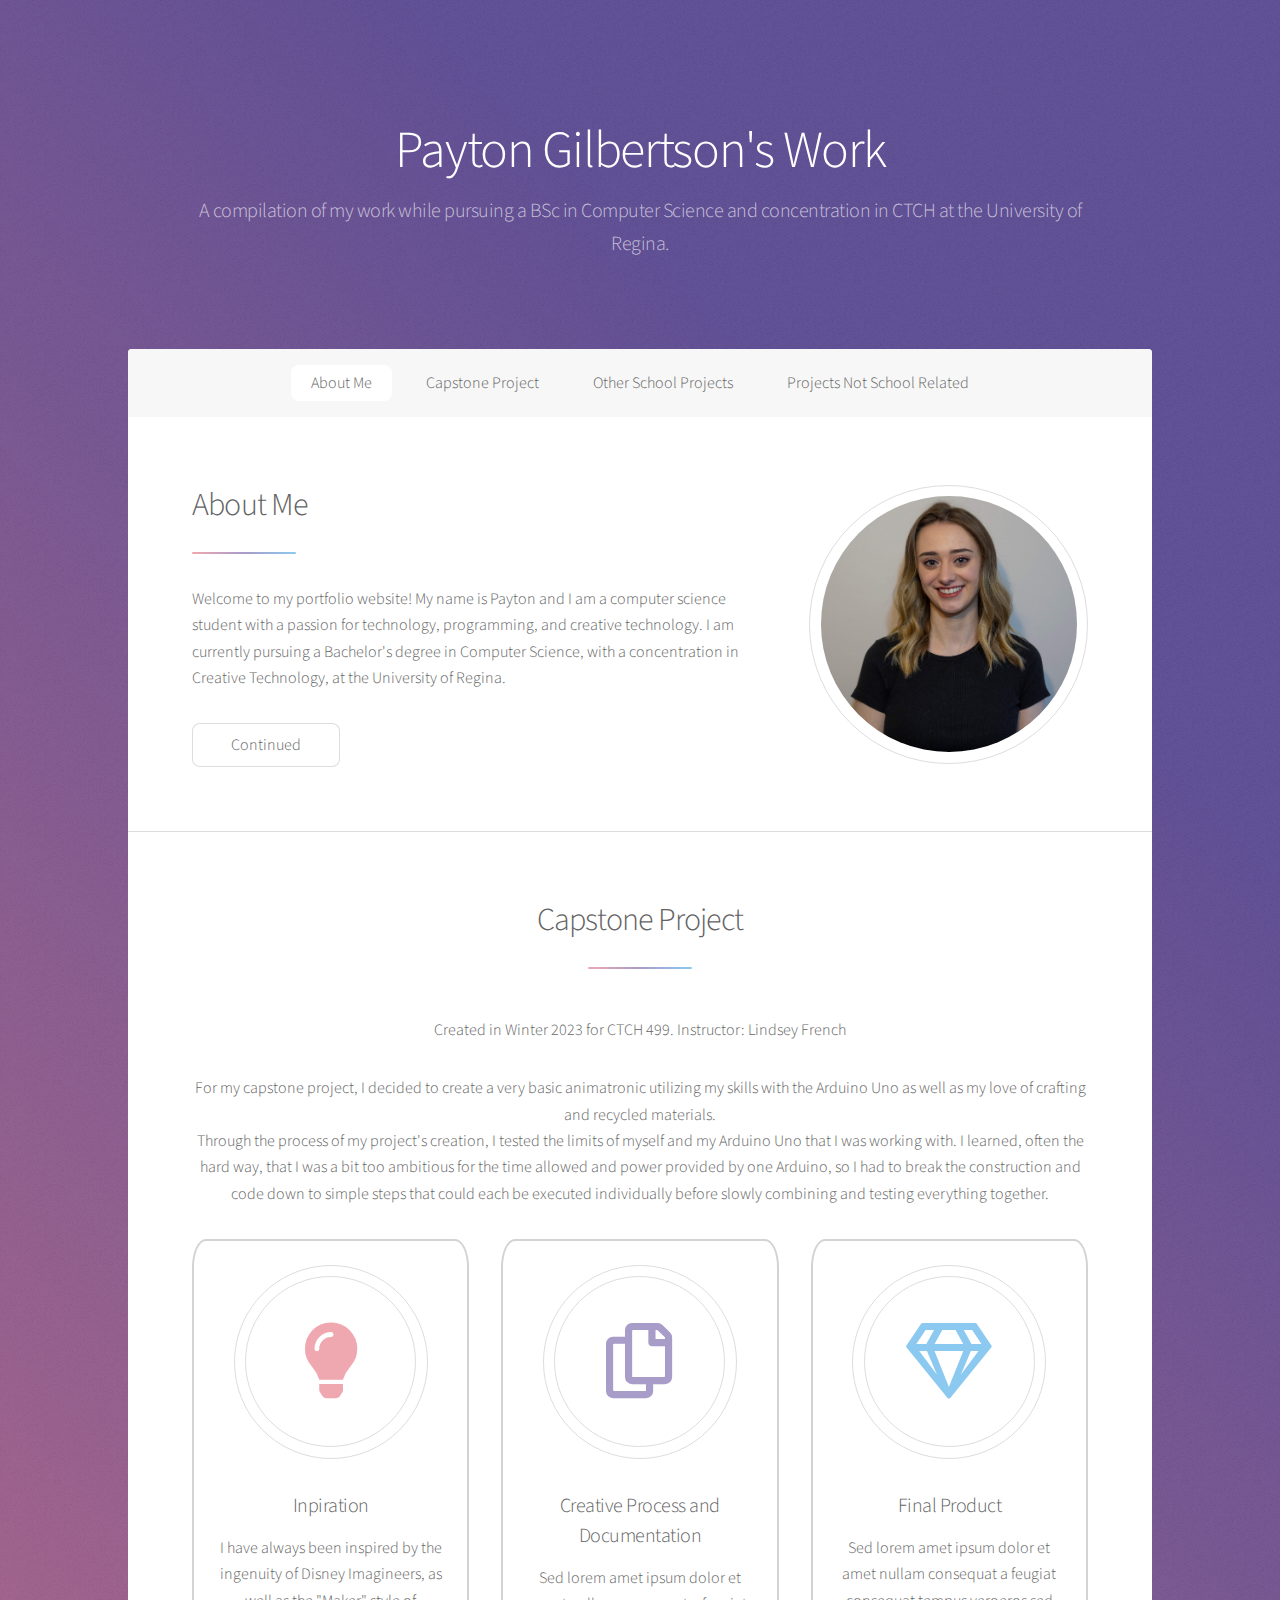
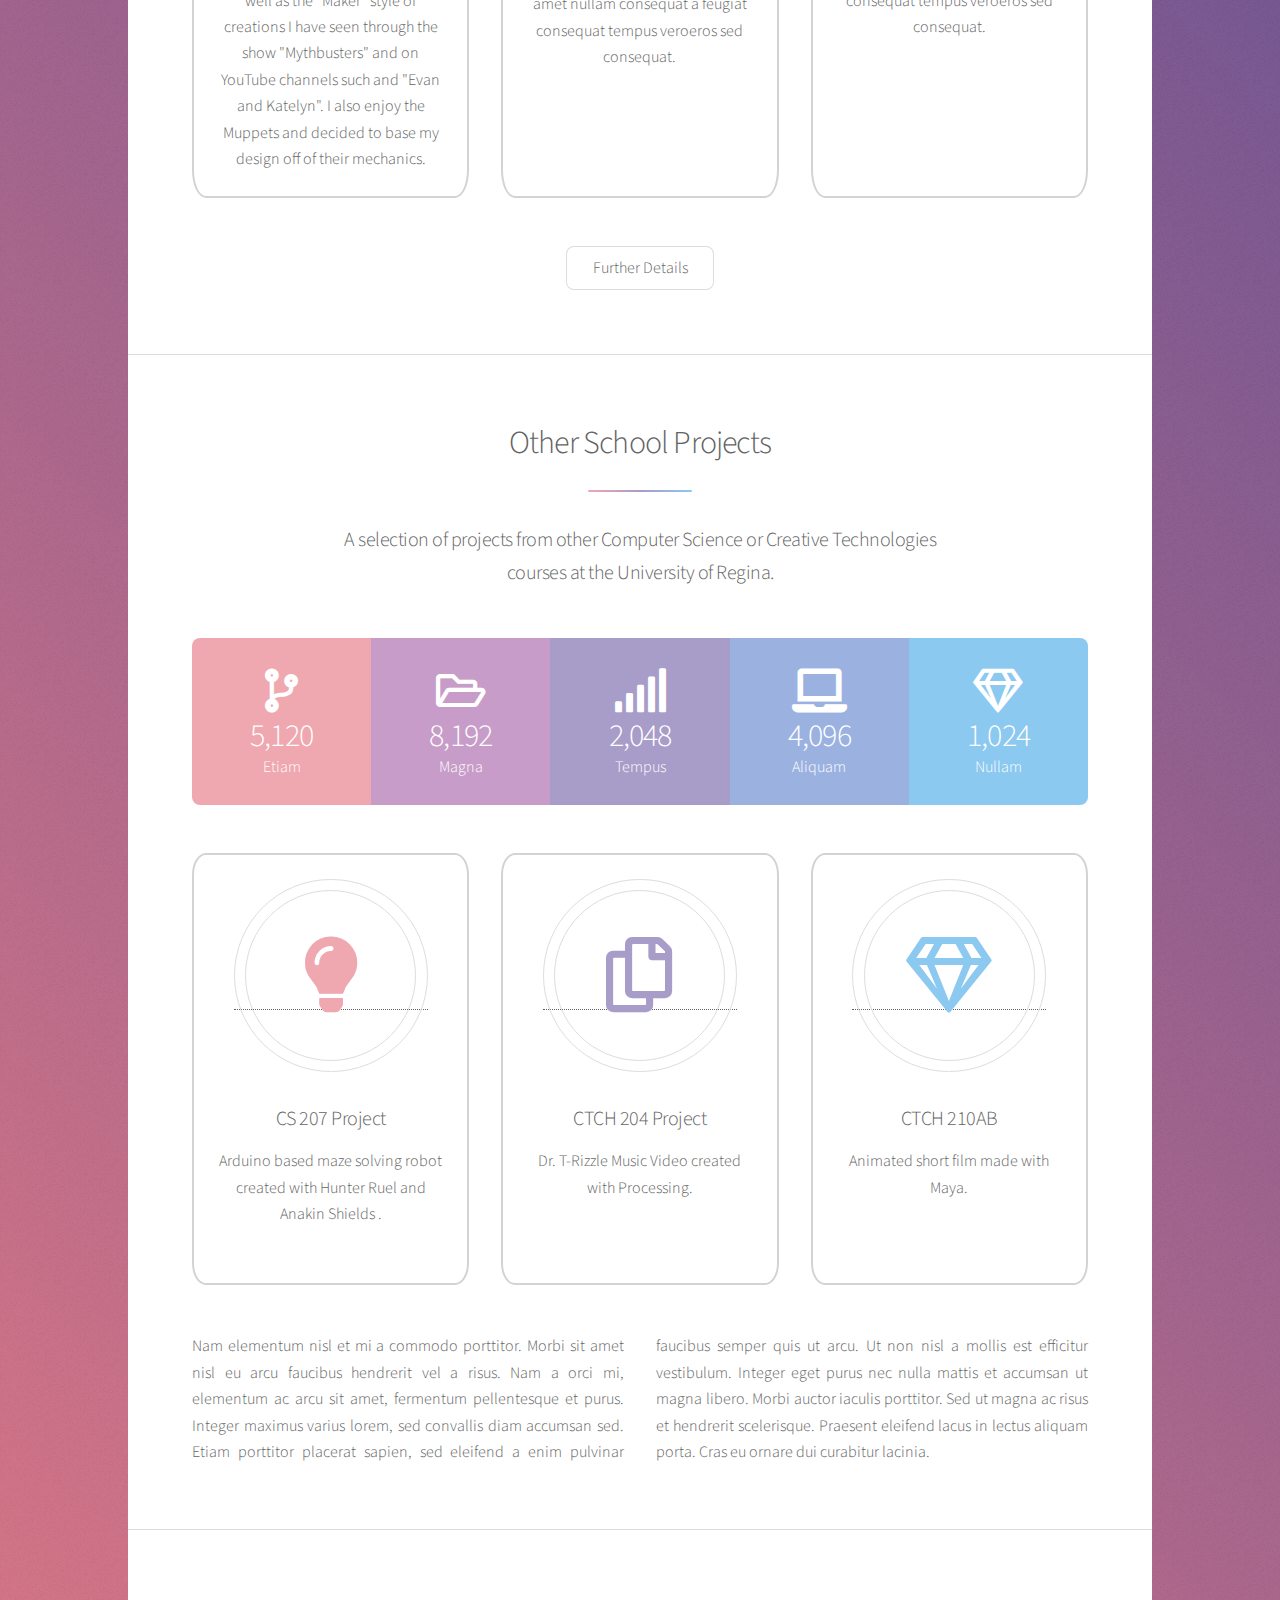
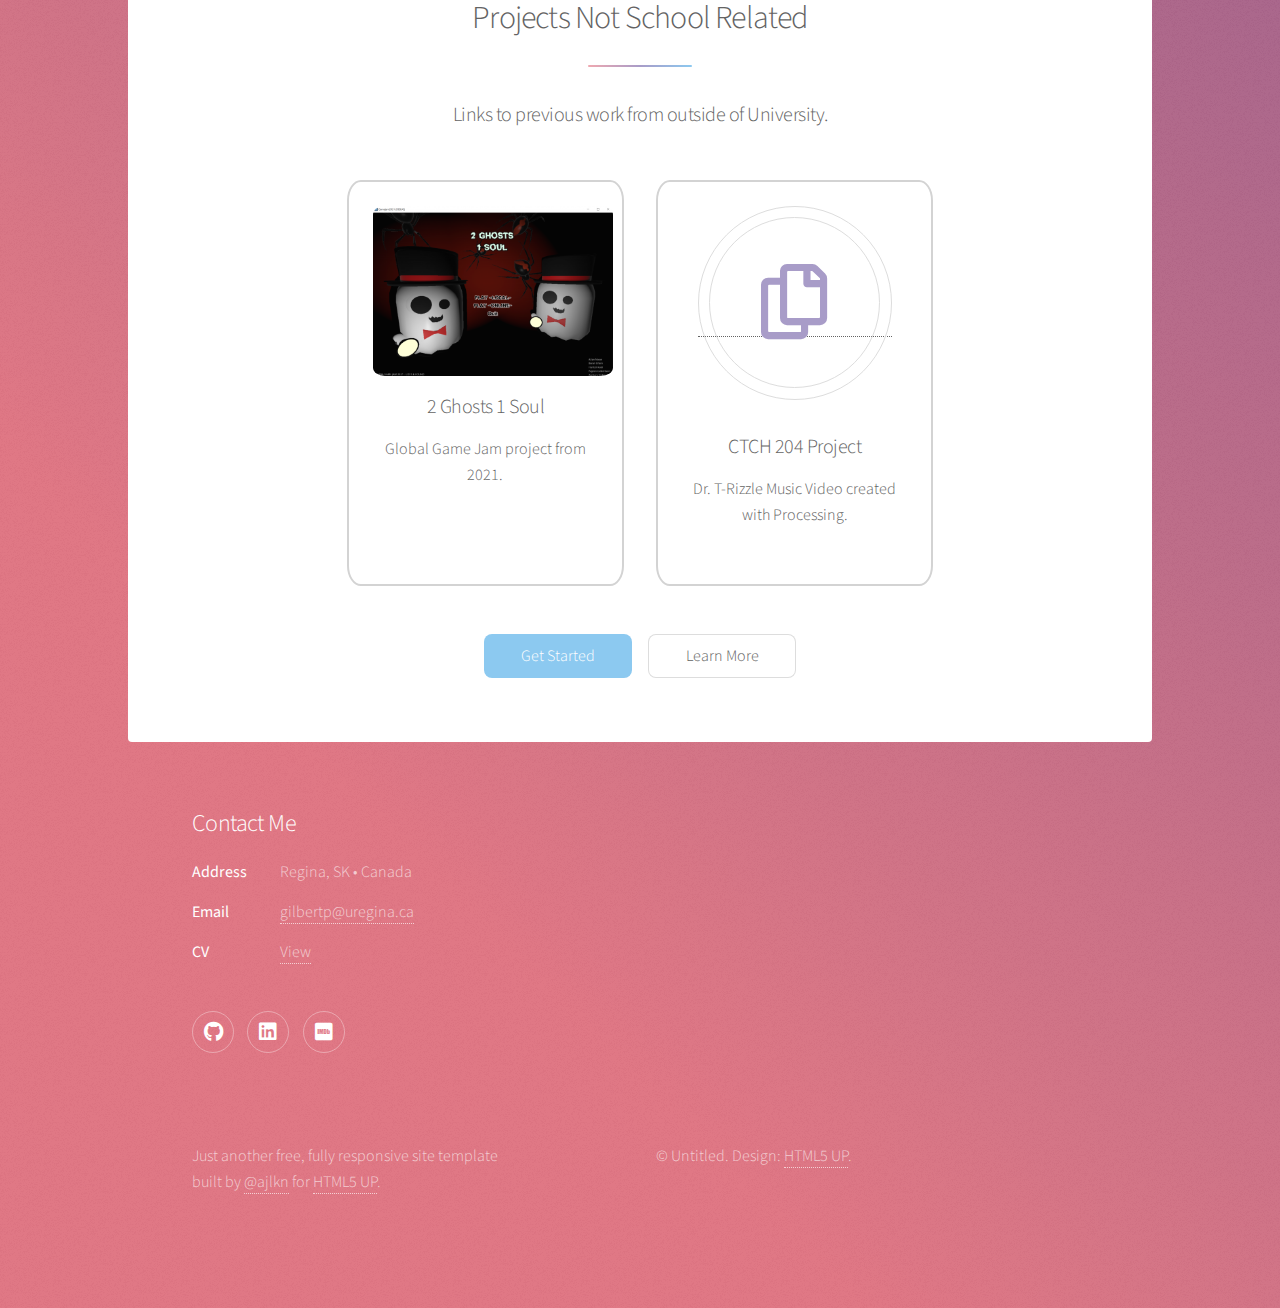
==== index.html @ e8888b74 "added CV" ====
<!DOCTYPE HTML>
<!--
	Stellar by HTML5 UP
	html5up.net | @ajlkn
	Free for personal and commercial use under the CCA 3.0 license (html5up.net/license)
-->
<html>
	<head>
		<title>Payton Gilbertson</title>
		<meta charset="utf-8" />
		<meta name="viewport" content="width=device-width, initial-scale=1, user-scalable=no" />
		<link rel="stylesheet" href="assets/css/main.css" />
		<noscript><link rel="stylesheet" href="assets/css/noscript.css" /></noscript>
	</head>
	<body class="is-preload">

		<!-- Wrapper -->
			<div id="wrapper">

				<!-- Header -->
					<header id="header" class="alt">
						<span class="logo">
							<!-- <img src="images/logo.svg" alt="" /> -->
						</span>
						<h1>Payton Gilbertson's Work</h1>
						<p>A compilation of my work while pursuing a BSc in Computer Science and concentration in CTCH at the University of Regina.</p>
					</header>

				<!-- Nav -->
					<nav id="nav">
						<ul>
							<li><a href="#intro" class="active">About Me</a></li>
							<li><a href="#first">Capstone Project</a></li>
							<li><a href="#second">Other School Projects</a></li>
							<li><a href="#cta">Projects Not School Related</a></li>
						</ul>
					</nav>

				<!-- Main -->
					<div id="main">

						<!-- Introduction -->
							<section id="intro" class="main">
								<div class="spotlight">
									<div class="content">
										<header class="major">
											<h2>About Me</h2>
										</header>
										<p>Welcome to my portfolio website! My name is Payton and I am a computer 
											science student with a passion for technology, programming, and creative 
											technology. I am currently pursuing a Bachelor's degree in Computer 
											Science, with a concentration in Creative Technology, at the
											University of Regina.
										</p>
										<ul class="actions">
											<li><a href="aboutMe.html" class="button">Continued</a></li>
										</ul>
									</div>
									<span class="image profile" ><img src="images/IMG_2339.jpeg" alt="" class="profile"/></span>
								</div>
							</section>

						<!-- Capstone Section -->
							<section id="first" class="main special">
								<header class="major">
									<h2>Capstone Project</h2>
								</header>
								<p>Created in Winter 2023 for CTCH 499. Instructor: Lindsey French</p>

								<p>For my capstone project, I decided to create a very basic animatronic utilizing my skills with the Arduino Uno as well as my love of crafting and recycled materials. 
									<br>
									
									Through the process of my project's creation, I tested the limits of myself and my Arduino Uno that I was working with. I learned, often the hard way, that I was a bit too ambitious for the time allowed and power provided by one Arduino, so I had to break the construction and code down to simple steps that could each be executed individually before slowly combining and testing everything together.</p>
								<ul class="features">
									<li>
										<span class="icon solid major style1 fa-lightbulb"></span>
										<h3>Inpiration</h3>
										<p>I have always been inspired by the ingenuity of Disney Imagineers, as well as the "Maker" style of creations I have seen through the show "Mythbusters" and on YouTube channels such and "Evan and Katelyn". I also enjoy the Muppets and decided to base my design off of their mechanics.</p>
									</li>
									<li>
										<span class="icon major style3 fa-copy"></span>
										<h3>Creative Process and Documentation</h3>
										<p>Sed lorem amet ipsum dolor et amet nullam consequat a feugiat consequat tempus veroeros sed consequat.</p>
									</li>
									<li>
										<span class="icon major style5 fa-gem"></span>
										<h3>Final Product</h3>
										<p>Sed lorem amet ipsum dolor et amet nullam consequat a feugiat consequat tempus veroeros sed consequat.</p>
									</li>
								</ul>
								<footer class="major">
									<ul class="actions special">
										<li><a href="generic.html" class="button">Further Details</a></li>
									</ul>
								</footer>
							</section>

						<!-- Second Section -->
							<section id="second" class="main special">
								<header class="major">
									<h2>Other School Projects</h2>
									<p>A selection of projects from other Computer Science or Creative Technologies <br> courses at the University of Regina.</p>
								</header>
								<ul class="statistics">
									<li class="style1">
										<span class="icon solid fa-code-branch"></span>
										<strong>5,120</strong> Etiam
									</li>
									<li class="style2">
										<span class="icon fa-folder-open"></span>
										<strong>8,192</strong> Magna
									</li>
									<li class="style3">
										<span class="icon solid fa-signal"></span>
										<strong>2,048</strong> Tempus
									</li>
									<li class="style4">
										<span class="icon solid fa-laptop"></span>
										<strong>4,096</strong> Aliquam
									</li>
									<li class="style5">
										<span class="icon fa-gem"></span>
										<strong>1,024</strong> Nullam
									</li>
								</ul>
								<ul class="features">
									<li><a href="https://github.com/paytonGilbertson/CS-207-Project">
										<span class="icon solid major style1 fa-lightbulb"></span>
										<h3>CS 207 Project</h3>
										<p>Arduino based maze solving robot created with Hunter Ruel and Anakin Shields .</p>
										</a>
									</li>
									<li><a href="https://github.com/paytonGilbertson/CTCH-204-Project">
										<span class="icon major style3 fa-copy"></span>
										<h3>CTCH 204 Project</h3>
										<p>Dr. T-Rizzle Music Video created with Processing.</p>
										</a>
									</li>
									<li>
										<a class="iconLink" href="https://www.youtube.com/watch?v=ftznbYFQLzU&ab_channel=PaytonGilbertson">
										<span class="icon major style5 fa-gem"></span>
										<h3>CTCH 210AB</h3>
										<p>Animated short film made with Maya.</p>
										</a>
									</li>
								</ul>
								<p class="content">Nam elementum nisl et mi a commodo porttitor. Morbi sit amet nisl eu arcu faucibus hendrerit vel a risus. Nam a orci mi, elementum ac arcu sit amet, fermentum pellentesque et purus. Integer maximus varius lorem, sed convallis diam accumsan sed. Etiam porttitor placerat sapien, sed eleifend a enim pulvinar faucibus semper quis ut arcu. Ut non nisl a mollis est efficitur vestibulum. Integer eget purus nec nulla mattis et accumsan ut magna libero. Morbi auctor iaculis porttitor. Sed ut magna ac risus et hendrerit scelerisque. Praesent eleifend lacus in lectus aliquam porta. Cras eu ornare dui curabitur lacinia.</p>
								
							</section>

						<!-- Get Started -->
							<section id="cta" class="main special">
								<header class="major">
									<h2>Projects Not School Related</h2>
									<p>Links to previous work from outside of University.</p>
								</header>
								<ul class="features">
									<li><a href="https://globalgamejam.org/2021/games/2-ghosts-1-soul-5">
										<img src="images/2ghost1soul.png" class="thumbImage">

										<h3>2 Ghosts 1 Soul</h3>
										<p>Global Game Jam project from 2021.</p>
										</a>
									</li>
									<li><a href="https://github.com/paytonGilbertson/CTCH-204-Project">
										<span class="icon major style3 fa-copy"></span>
										<h3>CTCH 204 Project</h3>
										<p>Dr. T-Rizzle Music Video created with Processing.</p>
										</a>
									</li>
									
								</ul>
								<footer class="major">
									<ul class="actions special">
										<li><a href="generic.html" class="button primary">Get Started</a></li>
										<li><a href="generic.html" class="button">Learn More</a></li>
									</ul>
								</footer>
							</section>

					</div>

				<!-- Footer -->
					<footer id="footer">
						
						<section>
							<h2>Contact Me</h2>
							<dl class="alt">
								<dt>Address</dt>
								<dd>Regina, SK &bull; Canada</dd>
								<!-- <dt>Phone</dt> 
								<dd>(000) 000-0000 x 0000</dd> -->
								<dt>Email</dt>
								<dd><address><a href="mailto:gilbertp@uregina.ca">gilbertp@uregina.ca</a></address></dd>
								
								<dt>CV</dt>
								<dd><a href="cv.pdf">View</a></dd>
							</dl>
							<ul class="icons">
								<li><a href="https://github.com/paytonGilbertson" class="icon brands fa-github alt"><span class="label">GitHub</span></a></li>
								<li><a href="https://www.linkedin.com/in/payton-gilbertson-b531a5190/" class="icon brands fa-linkedin alt"><span class="label">LinkedIn</span></a></li>
								<li><a href="https://www.imdb.com/name/nm14652142/?ref_=ttfc_fc_cr1452" class="icon brands fa-imdb alt"><span class="label">LinkedIn</span></a></li>
							</ul>
						</section>
						<p class="copyright">
							<p>Just another free, fully responsive site template<br />
								built by <a href="https://twitter.com/ajlkn">@ajlkn</a> for <a href="https://html5up.net">HTML5 UP</a>.</p>
								<p>&copy; Untitled. Design: <a href="https://html5up.net">HTML5 UP</a>.</p>
					</footer>

			</div>

		<!-- Scripts -->
			<script src="assets/js/jquery.min.js"></script>
			<script src="assets/js/jquery.scrollex.min.js"></script>
			<script src="assets/js/jquery.scrolly.min.js"></script>
			<script src="assets/js/browser.min.js"></script>
			<script src="assets/js/breakpoints.min.js"></script>
			<script src="assets/js/util.js"></script>
			<script src="assets/js/main.js"></script>

	</body>
</html>
---- assets/css/main.css ----
@import url(fontawesome-all.min.css);
@import 'https://fonts.googleapis.com/css?family=Source+Sans+Pro:300,400';

/*
	Stellar by HTML5 UP
	html5up.net | @ajlkn
	Free for personal and commercial use under the CCA 3.0 license (html5up.net/license)
*/

html, body, div, span, applet, object,
iframe, h1, h2, h3, h4, h5, h6, p, blockquote,
pre, a, abbr, acronym, address, big, cite,
code, del, dfn, em, img, ins, kbd, q, s, samp,
small, strike, strong, sub, sup, tt, var, b,
u, i, center, dl, dt, dd, ol, ul, li, fieldset,
form, label, legend, table, caption, tbody,
tfoot, thead, tr, th, td, article, aside,
canvas, details, embed, figure, figcaption,
footer, header, hgroup, menu, nav, output, ruby,
section, summary, time, mark, audio, video {
	margin: 0;
	padding: 0;
	border: 0;
	font-size: 100%;
	font: inherit;
	vertical-align: baseline;}

article, aside, details, figcaption, figure,
footer, header, hgroup, menu, nav, section {
	display: block;}

body {
	line-height: 1;
}

ol, ul {
	list-style: none;
}

blockquote, q {
	quotes: none;
}

	blockquote:before, blockquote:after, q:before, q:after {
		content: '';
		content: none;
	}

table {
	border-collapse: collapse;
	border-spacing: 0;
}

body {
	-webkit-text-size-adjust: none;
}

mark {
	background-color: transparent;
	color: inherit;
}

input::-moz-focus-inner {
	border: 0;
	padding: 0;
}

input, select, textarea {
	-moz-appearance: none;
	-webkit-appearance: none;
	-ms-appearance: none;
	appearance: none;
}

/* Basic */

	@-ms-viewport {
		width: device-width;
	}

	body {
		-ms-overflow-style: scrollbar;
	}

	@media screen and (max-width: 480px) {

		html, body {
			min-width: 320px;
		}

	}

	html {
		box-sizing: border-box;
	}

	*, *:before, *:after {
		box-sizing: inherit;
	}

	body {
		background-color: #935d8c;
		background-image: url("images/overlay.png"), -moz-linear-gradient(45deg, #e37682 15%, #5f4d93 85%);
		background-image: url("images/overlay.png"), -webkit-linear-gradient(45deg, #e37682 15%, #5f4d93 85%);
		background-image: url("images/overlay.png"), -ms-linear-gradient(45deg, #e37682 15%, #5f4d93 85%);
		background-image: url("images/overlay.png"), linear-gradient(45deg, #e37682 15%, #5f4d93 85%);
	}

		body.is-preload *, body.is-preload *:before, body.is-preload *:after {
			-moz-animation: none !important;
			-webkit-animation: none !important;
			-ms-animation: none !important;
			animation: none !important;
			-moz-transition: none !important;
			-webkit-transition: none !important;
			-ms-transition: none !important;
			transition: none !important;
		}

/* Type */

	body {
		background-color: #935d8c;
		color: rgba(255, 255, 255, 0.65);
	}

	body, input, select, textarea {
		font-family: "Source Sans Pro", Helvetica, sans-serif;
		font-size: 17pt;
		font-weight: 300;
		line-height: 1.65;
	}

		@media screen and (max-width: 1680px) {

			body, input, select, textarea {
				font-size: 14pt;
			}

		}

		@media screen and (max-width: 1280px) {

			body, input, select, textarea {
				font-size: 12pt;
			}

		}

		@media screen and (max-width: 360px) {

			body, input, select, textarea {
				font-size: 11pt;
			}

		}

	a {
		-moz-transition: color 0.2s ease, border-bottom 0.2s ease;
		-webkit-transition: color 0.2s ease, border-bottom 0.2s ease;
		-ms-transition: color 0.2s ease, border-bottom 0.2s ease;
		transition: color 0.2s ease, border-bottom 0.2s ease;
		text-decoration: none;
		border-bottom: dotted 1px;
		color: inherit;
	}

		a:hover {
			border-bottom-color: transparent;
		}

	strong, b {
		font-weight: 400;
	}

	em, i {
		font-style: italic;
	}

	p {
		margin: 0 0 2em 0;
	}

		p.content {
			-moz-columns: 20em 2;
			-webkit-columns: 20em 2;
			-ms-columns: 20em 2;
			columns: 20em 2;
			-moz-column-gap: 2em;
			-webkit-column-gap: 2em;
			-ms-column-gap: 2em;
			column-gap: 2em;
			text-align: justify;
		}

	h1, h2, h3, h4, h5, h6 {
		font-weight: 300;
		line-height: 1.5;
		margin: 0 0 0.7em 0;
		letter-spacing: -0.025em;
	}

		h1 a, h2 a, h3 a, h4 a, h5 a, h6 a {
			color: inherit;
			text-decoration: none;
		}

	h1 {
		font-size: 2.5em;
		line-height: 1.2;
	}

	h2 {
		font-size: 1.5em;
	}

	h3 {
		font-size: 1.25em;
	}

	h4 {
		font-size: 1.1em;
	}

	h5 {
		font-size: 0.9em;
	}

	h6 {
		font-size: 0.7em;
	}

	@media screen and (max-width: 736px) {

		h1 {
			font-size: 2em;
		}

	}

	sub {
		font-size: 0.8em;
		position: relative;
		top: 0.5em;
	}

	sup {
		font-size: 0.8em;
		position: relative;
		top: -0.5em;
	}

	blockquote {
		border-left: solid 4px;
		font-style: italic;
		margin: 0 0 2em 0;
		padding: 0.5em 0 0.5em 2em;
	}

	code {
		border-radius: 8px;
		border: solid 1px;
		font-family: "Courier New", monospace;
		font-size: 0.9em;
		margin: 0 0.25em;
		padding: 0.25em 0.65em;
	}

	pre {
		-webkit-overflow-scrolling: touch;
		font-family: "Courier New", monospace;
		font-size: 0.9em;
		margin: 0 0 2em 0;
	}

		pre code {
			display: block;
			line-height: 1.75;
			padding: 1em 1.5em;
			overflow-x: auto;
		}

	hr {
		border: 0;
		border-bottom: solid 1px;
		margin: 2em 0;
	}

		hr.major {
			margin: 3em 0;
		}

	.align-left {
		text-align: left;
	}

	.align-center {
		text-align: center;
	}

	.align-right {
		text-align: right;
	}

	input, select, textarea {
		color: #ffffff;
	}

	a:hover {
		color: #ffffff;
	}

	strong, b {
		color: #ffffff;
	}

	h1, h2, h3, h4, h5, h6 {
		color: #ffffff;
	}

	blockquote {
		border-left-color: rgba(255, 255, 255, 0.35);
	}

	code {
		background: rgba(255, 255, 255, 0.075);
		border-color: rgba(255, 255, 255, 0.35);
	}

	hr {
		border-bottom-color: rgba(255, 255, 255, 0.35);
	}

/* Row */

	.row {
		display: flex;
		flex-wrap: wrap;
		box-sizing: border-box;
		align-items: stretch;
	}

		.row > * {
			box-sizing: border-box;
		}

		.row.gtr-uniform > * > :last-child {
			margin-bottom: 0;
		}

		.row.aln-left {
			justify-content: flex-start;
		}

		.row.aln-center {
			justify-content: center;
		}

		.row.aln-right {
			justify-content: flex-end;
		}

		.row.aln-top {
			align-items: flex-start;
		}

		.row.aln-middle {
			align-items: center;
		}

		.row.aln-bottom {
			align-items: flex-end;
		}

		.row > .imp {
			order: -1;
		}

		.row > .col-1 {
			width: 8.33333%;
		}

		.row > .off-1 {
			margin-left: 8.33333%;
		}

		.row > .col-2 {
			width: 16.66667%;
		}

		.row > .off-2 {
			margin-left: 16.66667%;
		}

		.row > .col-3 {
			width: 25%;
		}

		.row > .off-3 {
			margin-left: 25%;
		}

		.row > .col-4 {
			width: 33.33333%;
		}

		.row > .off-4 {
			margin-left: 33.33333%;
		}

		.row > .col-5 {
			width: 41.66667%;
		}

		.row > .off-5 {
			margin-left: 41.66667%;
		}

		.row > .col-6 {
			width: 50%;
		}

		.row > .off-6 {
			margin-left: 50%;
		}

		.row > .col-7 {
			width: 58.33333%;
		}

		.row > .off-7 {
			margin-left: 58.33333%;
		}

		.row > .col-8 {
			width: 66.66667%;
		}

		.row > .off-8 {
			margin-left: 66.66667%;
		}

		.row > .col-9 {
			width: 75%;
		}

		.row > .off-9 {
			margin-left: 75%;
		}

		.row > .col-10 {
			width: 83.33333%;
		}

		.row > .off-10 {
			margin-left: 83.33333%;
		}

		.row > .col-11 {
			width: 91.66667%;
		}

		.row > .off-11 {
			margin-left: 91.66667%;
		}

		.row > .col-12 {
			width: 100%;
		}

		.row > .off-12 {
			margin-left: 100%;
		}

		.row.gtr-0 {
			margin-top: 0;
			margin-left: 0em;
		}

			.row.gtr-0 > * {
				padding: 0 0 0 0em;
			}

			.row.gtr-0.gtr-uniform {
				margin-top: 0em;
			}

				.row.gtr-0.gtr-uniform > * {
					padding-top: 0em;
				}

		.row.gtr-25 {
			margin-top: 0;
			margin-left: -0.375em;
		}

			.row.gtr-25 > * {
				padding: 0 0 0 0.375em;
			}

			.row.gtr-25.gtr-uniform {
				margin-top: -0.375em;
			}

				.row.gtr-25.gtr-uniform > * {
					padding-top: 0.375em;
				}

		.row.gtr-50 {
			margin-top: 0;
			margin-left: -0.75em;
		}

			.row.gtr-50 > * {
				padding: 0 0 0 0.75em;
			}

			.row.gtr-50.gtr-uniform {
				margin-top: -0.75em;
			}

				.row.gtr-50.gtr-uniform > * {
					padding-top: 0.75em;
				}

		.row {
			margin-top: 0;
			margin-left: -1.5em;
		}

			.row > * {
				padding: 0 0 0 1.5em;
			}

			.row.gtr-uniform {
				margin-top: -1.5em;
			}

				.row.gtr-uniform > * {
					padding-top: 1.5em;
				}

		.row.gtr-150 {
			margin-top: 0;
			margin-left: -2.25em;
		}

			.row.gtr-150 > * {
				padding: 0 0 0 2.25em;
			}

			.row.gtr-150.gtr-uniform {
				margin-top: -2.25em;
			}

				.row.gtr-150.gtr-uniform > * {
					padding-top: 2.25em;
				}

		.row.gtr-200 {
			margin-top: 0;
			margin-left: -3em;
		}

			.row.gtr-200 > * {
				padding: 0 0 0 3em;
			}

			.row.gtr-200.gtr-uniform {
				margin-top: -3em;
			}

				.row.gtr-200.gtr-uniform > * {
					padding-top: 3em;
				}

		@media screen and (max-width: 1680px) {

			.row {
				display: flex;
				flex-wrap: wrap;
				box-sizing: border-box;
				align-items: stretch;
			}

				.row > * {
					box-sizing: border-box;
				}

				.row.gtr-uniform > * > :last-child {
					margin-bottom: 0;
				}

				.row.aln-left {
					justify-content: flex-start;
				}

				.row.aln-center {
					justify-content: center;
				}

				.row.aln-right {
					justify-content: flex-end;
				}

				.row.aln-top {
					align-items: flex-start;
				}

				.row.aln-middle {
					align-items: center;
				}

				.row.aln-bottom {
					align-items: flex-end;
				}

				.row > .imp-xlarge {
					order: -1;
				}

				.row > .col-1-xlarge {
					width: 8.33333%;
				}

				.row > .off-1-xlarge {
					margin-left: 8.33333%;
				}

				.row > .col-2-xlarge {
					width: 16.66667%;
				}

				.row > .off-2-xlarge {
					margin-left: 16.66667%;
				}

				.row > .col-3-xlarge {
					width: 25%;
				}

				.row > .off-3-xlarge {
					margin-left: 25%;
				}

				.row > .col-4-xlarge {
					width: 33.33333%;
				}

				.row > .off-4-xlarge {
					margin-left: 33.33333%;
				}

				.row > .col-5-xlarge {
					width: 41.66667%;
				}

				.row > .off-5-xlarge {
					margin-left: 41.66667%;
				}

				.row > .col-6-xlarge {
					width: 50%;
				}

				.row > .off-6-xlarge {
					margin-left: 50%;
				}

				.row > .col-7-xlarge {
					width: 58.33333%;
				}

				.row > .off-7-xlarge {
					margin-left: 58.33333%;
				}

				.row > .col-8-xlarge {
					width: 66.66667%;
				}

				.row > .off-8-xlarge {
					margin-left: 66.66667%;
				}

				.row > .col-9-xlarge {
					width: 75%;
				}

				.row > .off-9-xlarge {
					margin-left: 75%;
				}

				.row > .col-10-xlarge {
					width: 83.33333%;
				}

				.row > .off-10-xlarge {
					margin-left: 83.33333%;
				}

				.row > .col-11-xlarge {
					width: 91.66667%;
				}

				.row > .off-11-xlarge {
					margin-left: 91.66667%;
				}

				.row > .col-12-xlarge {
					width: 100%;
				}

				.row > .off-12-xlarge {
					margin-left: 100%;
				}

				.row.gtr-0 {
					margin-top: 0;
					margin-left: 0em;
				}

					.row.gtr-0 > * {
						padding: 0 0 0 0em;
					}

					.row.gtr-0.gtr-uniform {
						margin-top: 0em;
					}

						.row.gtr-0.gtr-uniform > * {
							padding-top: 0em;
						}

				.row.gtr-25 {
					margin-top: 0;
					margin-left: -0.375em;
				}

					.row.gtr-25 > * {
						padding: 0 0 0 0.375em;
					}

					.row.gtr-25.gtr-uniform {
						margin-top: -0.375em;
					}

						.row.gtr-25.gtr-uniform > * {
							padding-top: 0.375em;
						}

				.row.gtr-50 {
					margin-top: 0;
					margin-left: -0.75em;
				}

					.row.gtr-50 > * {
						padding: 0 0 0 0.75em;
					}

					.row.gtr-50.gtr-uniform {
						margin-top: -0.75em;
					}

						.row.gtr-50.gtr-uniform > * {
							padding-top: 0.75em;
						}

				.row {
					margin-top: 0;
					margin-left: -1.5em;
				}

					.row > * {
						padding: 0 0 0 1.5em;
					}

					.row.gtr-uniform {
						margin-top: -1.5em;
					}

						.row.gtr-uniform > * {
							padding-top: 1.5em;
						}

				.row.gtr-150 {
					margin-top: 0;
					margin-left: -2.25em;
				}

					.row.gtr-150 > * {
						padding: 0 0 0 2.25em;
					}

					.row.gtr-150.gtr-uniform {
						margin-top: -2.25em;
					}

						.row.gtr-150.gtr-uniform > * {
							padding-top: 2.25em;
						}

				.row.gtr-200 {
					margin-top: 0;
					margin-left: -3em;
				}

					.row.gtr-200 > * {
						padding: 0 0 0 3em;
					}

					.row.gtr-200.gtr-uniform {
						margin-top: -3em;
					}

						.row.gtr-200.gtr-uniform > * {
							padding-top: 3em;
						}

		}

		@media screen and (max-width: 1280px) {

			.row {
				display: flex;
				flex-wrap: wrap;
				box-sizing: border-box;
				align-items: stretch;
			}

				.row > * {
					box-sizing: border-box;
				}

				.row.gtr-uniform > * > :last-child {
					margin-bottom: 0;
				}

				.row.aln-left {
					justify-content: flex-start;
				}

				.row.aln-center {
					justify-content: center;
				}

				.row.aln-right {
					justify-content: flex-end;
				}

				.row.aln-top {
					align-items: flex-start;
				}

				.row.aln-middle {
					align-items: center;
				}

				.row.aln-bottom {
					align-items: flex-end;
				}

				.row > .imp-large {
					order: -1;
				}

				.row > .col-1-large {
					width: 8.33333%;
				}

				.row > .off-1-large {
					margin-left: 8.33333%;
				}

				.row > .col-2-large {
					width: 16.66667%;
				}

				.row > .off-2-large {
					margin-left: 16.66667%;
				}

				.row > .col-3-large {
					width: 25%;
				}

				.row > .off-3-large {
					margin-left: 25%;
				}

				.row > .col-4-large {
					width: 33.33333%;
				}

				.row > .off-4-large {
					margin-left: 33.33333%;
				}

				.row > .col-5-large {
					width: 41.66667%;
				}

				.row > .off-5-large {
					margin-left: 41.66667%;
				}

				.row > .col-6-large {
					width: 50%;
				}

				.row > .off-6-large {
					margin-left: 50%;
				}

				.row > .col-7-large {
					width: 58.33333%;
				}

				.row > .off-7-large {
					margin-left: 58.33333%;
				}

				.row > .col-8-large {
					width: 66.66667%;
				}

				.row > .off-8-large {
					margin-left: 66.66667%;
				}

				.row > .col-9-large {
					width: 75%;
				}

				.row > .off-9-large {
					margin-left: 75%;
				}

				.row > .col-10-large {
					width: 83.33333%;
				}

				.row > .off-10-large {
					margin-left: 83.33333%;
				}

				.row > .col-11-large {
					width: 91.66667%;
				}

				.row > .off-11-large {
					margin-left: 91.66667%;
				}

				.row > .col-12-large {
					width: 100%;
				}

				.row > .off-12-large {
					margin-left: 100%;
				}

				.row.gtr-0 {
					margin-top: 0;
					margin-left: 0em;
				}

					.row.gtr-0 > * {
						padding: 0 0 0 0em;
					}

					.row.gtr-0.gtr-uniform {
						margin-top: 0em;
					}

						.row.gtr-0.gtr-uniform > * {
							padding-top: 0em;
						}

				.row.gtr-25 {
					margin-top: 0;
					margin-left: -0.375em;
				}

					.row.gtr-25 > * {
						padding: 0 0 0 0.375em;
					}

					.row.gtr-25.gtr-uniform {
						margin-top: -0.375em;
					}

						.row.gtr-25.gtr-uniform > * {
							padding-top: 0.375em;
						}

				.row.gtr-50 {
					margin-top: 0;
					margin-left: -0.75em;
				}

					.row.gtr-50 > * {
						padding: 0 0 0 0.75em;
					}

					.row.gtr-50.gtr-uniform {
						margin-top: -0.75em;
					}

						.row.gtr-50.gtr-uniform > * {
							padding-top: 0.75em;
						}

				.row {
					margin-top: 0;
					margin-left: -1.5em;
				}

					.row > * {
						padding: 0 0 0 1.5em;
					}

					.row.gtr-uniform {
						margin-top: -1.5em;
					}

						.row.gtr-uniform > * {
							padding-top: 1.5em;
						}

				.row.gtr-150 {
					margin-top: 0;
					margin-left: -2.25em;
				}

					.row.gtr-150 > * {
						padding: 0 0 0 2.25em;
					}

					.row.gtr-150.gtr-uniform {
						margin-top: -2.25em;
					}

						.row.gtr-150.gtr-uniform > * {
							padding-top: 2.25em;
						}

				.row.gtr-200 {
					margin-top: 0;
					margin-left: -3em;
				}

					.row.gtr-200 > * {
						padding: 0 0 0 3em;
					}

					.row.gtr-200.gtr-uniform {
						margin-top: -3em;
					}

						.row.gtr-200.gtr-uniform > * {
							padding-top: 3em;
						}

		}

		@media screen and (max-width: 980px) {

			.row {
				display: flex;
				flex-wrap: wrap;
				box-sizing: border-box;
				align-items: stretch;
			}

				.row > * {
					box-sizing: border-box;
				}

				.row.gtr-uniform > * > :last-child {
					margin-bottom: 0;
				}

				.row.aln-left {
					justify-content: flex-start;
				}

				.row.aln-center {
					justify-content: center;
				}

				.row.aln-right {
					justify-content: flex-end;
				}

				.row.aln-top {
					align-items: flex-start;
				}

				.row.aln-middle {
					align-items: center;
				}

				.row.aln-bottom {
					align-items: flex-end;
				}

				.row > .imp-medium {
					order: -1;
				}

				.row > .col-1-medium {
					width: 8.33333%;
				}

				.row > .off-1-medium {
					margin-left: 8.33333%;
				}

				.row > .col-2-medium {
					width: 16.66667%;
				}

				.row > .off-2-medium {
					margin-left: 16.66667%;
				}

				.row > .col-3-medium {
					width: 25%;
				}

				.row > .off-3-medium {
					margin-left: 25%;
				}

				.row > .col-4-medium {
					width: 33.33333%;
				}

				.row > .off-4-medium {
					margin-left: 33.33333%;
				}

				.row > .col-5-medium {
					width: 41.66667%;
				}

				.row > .off-5-medium {
					margin-left: 41.66667%;
				}

				.row > .col-6-medium {
					width: 50%;
				}

				.row > .off-6-medium {
					margin-left: 50%;
				}

				.row > .col-7-medium {
					width: 58.33333%;
				}

				.row > .off-7-medium {
					margin-left: 58.33333%;
				}

				.row > .col-8-medium {
					width: 66.66667%;
				}

				.row > .off-8-medium {
					margin-left: 66.66667%;
				}

				.row > .col-9-medium {
					width: 75%;
				}

				.row > .off-9-medium {
					margin-left: 75%;
				}

				.row > .col-10-medium {
					width: 83.33333%;
				}

				.row > .off-10-medium {
					margin-left: 83.33333%;
				}

				.row > .col-11-medium {
					width: 91.66667%;
				}

				.row > .off-11-medium {
					margin-left: 91.66667%;
				}

				.row > .col-12-medium {
					width: 100%;
				}

				.row > .off-12-medium {
					margin-left: 100%;
				}

				.row.gtr-0 {
					margin-top: 0;
					margin-left: 0em;
				}

					.row.gtr-0 > * {
						padding: 0 0 0 0em;
					}

					.row.gtr-0.gtr-uniform {
						margin-top: 0em;
					}

						.row.gtr-0.gtr-uniform > * {
							padding-top: 0em;
						}

				.row.gtr-25 {
					margin-top: 0;
					margin-left: -0.375em;
				}

					.row.gtr-25 > * {
						padding: 0 0 0 0.375em;
					}

					.row.gtr-25.gtr-uniform {
						margin-top: -0.375em;
					}

						.row.gtr-25.gtr-uniform > * {
							padding-top: 0.375em;
						}

				.row.gtr-50 {
					margin-top: 0;
					margin-left: -0.75em;
				}

					.row.gtr-50 > * {
						padding: 0 0 0 0.75em;
					}

					.row.gtr-50.gtr-uniform {
						margin-top: -0.75em;
					}

						.row.gtr-50.gtr-uniform > * {
							padding-top: 0.75em;
						}

				.row {
					margin-top: 0;
					margin-left: -1.5em;
				}

					.row > * {
						padding: 0 0 0 1.5em;
					}

					.row.gtr-uniform {
						margin-top: -1.5em;
					}

						.row.gtr-uniform > * {
							padding-top: 1.5em;
						}

				.row.gtr-150 {
					margin-top: 0;
					margin-left: -2.25em;
				}

					.row.gtr-150 > * {
						padding: 0 0 0 2.25em;
					}

					.row.gtr-150.gtr-uniform {
						margin-top: -2.25em;
					}

						.row.gtr-150.gtr-uniform > * {
							padding-top: 2.25em;
						}

				.row.gtr-200 {
					margin-top: 0;
					margin-left: -3em;
				}

					.row.gtr-200 > * {
						padding: 0 0 0 3em;
					}

					.row.gtr-200.gtr-uniform {
						margin-top: -3em;
					}

						.row.gtr-200.gtr-uniform > * {
							padding-top: 3em;
						}

		}

		@media screen and (max-width: 736px) {

			.row {
				display: flex;
				flex-wrap: wrap;
				box-sizing: border-box;
				align-items: stretch;
			}

				.row > * {
					box-sizing: border-box;
				}

				.row.gtr-uniform > * > :last-child {
					margin-bottom: 0;
				}

				.row.aln-left {
					justify-content: flex-start;
				}

				.row.aln-center {
					justify-content: center;
				}

				.row.aln-right {
					justify-content: flex-end;
				}

				.row.aln-top {
					align-items: flex-start;
				}

				.row.aln-middle {
					align-items: center;
				}

				.row.aln-bottom {
					align-items: flex-end;
				}

				.row > .imp-small {
					order: -1;
				}

				.row > .col-1-small {
					width: 8.33333%;
				}

				.row > .off-1-small {
					margin-left: 8.33333%;
				}

				.row > .col-2-small {
					width: 16.66667%;
				}

				.row > .off-2-small {
					margin-left: 16.66667%;
				}

				.row > .col-3-small {
					width: 25%;
				}

				.row > .off-3-small {
					margin-left: 25%;
				}

				.row > .col-4-small {
					width: 33.33333%;
				}

				.row > .off-4-small {
					margin-left: 33.33333%;
				}

				.row > .col-5-small {
					width: 41.66667%;
				}

				.row > .off-5-small {
					margin-left: 41.66667%;
				}

				.row > .col-6-small {
					width: 50%;
				}

				.row > .off-6-small {
					margin-left: 50%;
				}

				.row > .col-7-small {
					width: 58.33333%;
				}

				.row > .off-7-small {
					margin-left: 58.33333%;
				}

				.row > .col-8-small {
					width: 66.66667%;
				}

				.row > .off-8-small {
					margin-left: 66.66667%;
				}

				.row > .col-9-small {
					width: 75%;
				}

				.row > .off-9-small {
					margin-left: 75%;
				}

				.row > .col-10-small {
					width: 83.33333%;
				}

				.row > .off-10-small {
					margin-left: 83.33333%;
				}

				.row > .col-11-small {
					width: 91.66667%;
				}

				.row > .off-11-small {
					margin-left: 91.66667%;
				}

				.row > .col-12-small {
					width: 100%;
				}

				.row > .off-12-small {
					margin-left: 100%;
				}

				.row.gtr-0 {
					margin-top: 0;
					margin-left: 0em;
				}

					.row.gtr-0 > * {
						padding: 0 0 0 0em;
					}

					.row.gtr-0.gtr-uniform {
						margin-top: 0em;
					}

						.row.gtr-0.gtr-uniform > * {
							padding-top: 0em;
						}

				.row.gtr-25 {
					margin-top: 0;
					margin-left: -0.25em;
				}

					.row.gtr-25 > * {
						padding: 0 0 0 0.25em;
					}

					.row.gtr-25.gtr-uniform {
						margin-top: -0.25em;
					}

						.row.gtr-25.gtr-uniform > * {
							padding-top: 0.25em;
						}

				.row.gtr-50 {
					margin-top: 0;
					margin-left: -0.5em;
				}

					.row.gtr-50 > * {
						padding: 0 0 0 0.5em;
					}

					.row.gtr-50.gtr-uniform {
						margin-top: -0.5em;
					}

						.row.gtr-50.gtr-uniform > * {
							padding-top: 0.5em;
						}

				.row {
					margin-top: 0;
					margin-left: -1em;
				}

					.row > * {
						padding: 0 0 0 1em;
					}

					.row.gtr-uniform {
						margin-top: -1em;
					}

						.row.gtr-uniform > * {
							padding-top: 1em;
						}

				.row.gtr-150 {
					margin-top: 0;
					margin-left: -1.5em;
				}

					.row.gtr-150 > * {
						padding: 0 0 0 1.5em;
					}

					.row.gtr-150.gtr-uniform {
						margin-top: -1.5em;
					}

						.row.gtr-150.gtr-uniform > * {
							padding-top: 1.5em;
						}

				.row.gtr-200 {
					margin-top: 0;
					margin-left: -2em;
				}

					.row.gtr-200 > * {
						padding: 0 0 0 2em;
					}

					.row.gtr-200.gtr-uniform {
						margin-top: -2em;
					}

						.row.gtr-200.gtr-uniform > * {
							padding-top: 2em;
						}

		}

		@media screen and (max-width: 480px) {

			.row {
				display: flex;
				flex-wrap: wrap;
				box-sizing: border-box;
				align-items: stretch;
			}

				.row > * {
					box-sizing: border-box;
				}

				.row.gtr-uniform > * > :last-child {
					margin-bottom: 0;
				}

				.row.aln-left {
					justify-content: flex-start;
				}

				.row.aln-center {
					justify-content: center;
				}

				.row.aln-right {
					justify-content: flex-end;
				}

				.row.aln-top {
					align-items: flex-start;
				}

				.row.aln-middle {
					align-items: center;
				}

				.row.aln-bottom {
					align-items: flex-end;
				}

				.row > .imp-xsmall {
					order: -1;
				}

				.row > .col-1-xsmall {
					width: 8.33333%;
				}

				.row > .off-1-xsmall {
					margin-left: 8.33333%;
				}

				.row > .col-2-xsmall {
					width: 16.66667%;
				}

				.row > .off-2-xsmall {
					margin-left: 16.66667%;
				}

				.row > .col-3-xsmall {
					width: 25%;
				}

				.row > .off-3-xsmall {
					margin-left: 25%;
				}

				.row > .col-4-xsmall {
					width: 33.33333%;
				}

				.row > .off-4-xsmall {
					margin-left: 33.33333%;
				}

				.row > .col-5-xsmall {
					width: 41.66667%;
				}

				.row > .off-5-xsmall {
					margin-left: 41.66667%;
				}

				.row > .col-6-xsmall {
					width: 50%;
				}

				.row > .off-6-xsmall {
					margin-left: 50%;
				}

				.row > .col-7-xsmall {
					width: 58.33333%;
				}

				.row > .off-7-xsmall {
					margin-left: 58.33333%;
				}

				.row > .col-8-xsmall {
					width: 66.66667%;
				}

				.row > .off-8-xsmall {
					margin-left: 66.66667%;
				}

				.row > .col-9-xsmall {
					width: 75%;
				}

				.row > .off-9-xsmall {
					margin-left: 75%;
				}

				.row > .col-10-xsmall {
					width: 83.33333%;
				}

				.row > .off-10-xsmall {
					margin-left: 83.33333%;
				}

				.row > .col-11-xsmall {
					width: 91.66667%;
				}

				.row > .off-11-xsmall {
					margin-left: 91.66667%;
				}

				.row > .col-12-xsmall {
					width: 100%;
				}

				.row > .off-12-xsmall {
					margin-left: 100%;
				}

				.row.gtr-0 {
					margin-top: 0;
					margin-left: 0em;
				}

					.row.gtr-0 > * {
						padding: 0 0 0 0em;
					}

					.row.gtr-0.gtr-uniform {
						margin-top: 0em;
					}

						.row.gtr-0.gtr-uniform > * {
							padding-top: 0em;
						}

				.row.gtr-25 {
					margin-top: 0;
					margin-left: -0.3125em;
				}

					.row.gtr-25 > * {
						padding: 0 0 0 0.3125em;
					}

					.row.gtr-25.gtr-uniform {
						margin-top: -0.3125em;
					}

						.row.gtr-25.gtr-uniform > * {
							padding-top: 0.3125em;
						}

				.row.gtr-50 {
					margin-top: 0;
					margin-left: -0.625em;
				}

					.row.gtr-50 > * {
						padding: 0 0 0 0.625em;
					}

					.row.gtr-50.gtr-uniform {
						margin-top: -0.625em;
					}

						.row.gtr-50.gtr-uniform > * {
							padding-top: 0.625em;
						}

				.row {
					margin-top: 0;
					margin-left: -1.25em;
				}

					.row > * {
						padding: 0 0 0 1.25em;
					}

					.row.gtr-uniform {
						margin-top: -1.25em;
					}

						.row.gtr-uniform > * {
							padding-top: 1.25em;
						}

				.row.gtr-150 {
					margin-top: 0;
					margin-left: -1.875em;
				}

					.row.gtr-150 > * {
						padding: 0 0 0 1.875em;
					}

					.row.gtr-150.gtr-uniform {
						margin-top: -1.875em;
					}

						.row.gtr-150.gtr-uniform > * {
							padding-top: 1.875em;
						}

				.row.gtr-200 {
					margin-top: 0;
					margin-left: -2.5em;
				}

					.row.gtr-200 > * {
						padding: 0 0 0 2.5em;
					}

					.row.gtr-200.gtr-uniform {
						margin-top: -2.5em;
					}

						.row.gtr-200.gtr-uniform > * {
							padding-top: 2.5em;
						}

		}

/* Box */

	.box {
		border-radius: 8px;
		border: solid;
		margin-bottom: 2em;
		padding: 1.5em;
	}

		.box > :last-child,
		.box > :last-child > :last-child,
		.box > :last-child > :last-child > :last-child {
			margin-bottom: 0;
		}

		.box.alt {
			border: 0;
			border-radius: 0;
			padding: 0;
		}

	.box {
		border-color: rgba(255, 255, 255, 0.35);
	}

/* Button */

	input[type="submit"],
	input[type="reset"],
	input[type="button"],
	button,
	.button {
		-moz-appearance: none;
		-webkit-appearance: none;
		-ms-appearance: none;
		appearance: none;
		-moz-transition: background-color 0.2s ease-in-out, color 0.2s ease-in-out;
		-webkit-transition: background-color 0.2s ease-in-out, color 0.2s ease-in-out;
		-ms-transition: background-color 0.2s ease-in-out, color 0.2s ease-in-out;
		transition: background-color 0.2s ease-in-out, color 0.2s ease-in-out;
		border-radius: 8px;
		border: 0;
		cursor: pointer;
		display: inline-block;
		font-weight: 300;
		height: 2.75em;
		line-height: 2.75em;
		min-width: 9.25em;
		padding: 0 1.5em;
		text-align: center;
		text-decoration: none;
		white-space: nowrap;
	}

		input[type="submit"].icon,
		input[type="reset"].icon,
		input[type="button"].icon,
		button.icon,
		.button.icon {
			padding-left: 1.35em;
		}

			input[type="submit"].icon:before,
			input[type="reset"].icon:before,
			input[type="button"].icon:before,
			button.icon:before,
			.button.icon:before {
				margin-right: 0.5em;
			}

		input[type="submit"].fit,
		input[type="reset"].fit,
		input[type="button"].fit,
		button.fit,
		.button.fit {
			width: 100%;
		}

		input[type="submit"].small,
		input[type="reset"].small,
		input[type="button"].small,
		button.small,
		.button.small {
			font-size: 0.8em;
		}

		input[type="submit"].large,
		input[type="reset"].large,
		input[type="button"].large,
		button.large,
		.button.large {
			font-size: 1.35em;
		}

		input[type="submit"].disabled, input[type="submit"]:disabled,
		input[type="reset"].disabled,
		input[type="reset"]:disabled,
		input[type="button"].disabled,
		input[type="button"]:disabled,
		button.disabled,
		button:disabled,
		.button.disabled,
		.button:disabled {
			pointer-events: none;
			opacity: 0.25;
		}

		@media screen and (max-width: 736px) {

			input[type="submit"],
			input[type="reset"],
			input[type="button"],
			button,
			.button {
				min-width: 0;
			}

		}

	input[type="submit"],
	input[type="reset"],
	input[type="button"],
	button,
	.button {
		background-color: transparent;
		box-shadow: inset 0 0 0 1px rgba(255, 255, 255, 0.35);
		color: #ffffff !important;
	}

		input[type="submit"]:hover,
		input[type="reset"]:hover,
		input[type="button"]:hover,
		button:hover,
		.button:hover {
			background-color: rgba(255, 255, 255, 0.075);
		}

		input[type="submit"]:active,
		input[type="reset"]:active,
		input[type="button"]:active,
		button:active,
		.button:active {
			background-color: rgba(255, 255, 255, 0.2);
		}

		input[type="submit"].icon:before,
		input[type="reset"].icon:before,
		input[type="button"].icon:before,
		button.icon:before,
		.button.icon:before {
			color: rgba(255, 255, 255, 0.5);
		}

		input[type="submit"].primary,
		input[type="reset"].primary,
		input[type="button"].primary,
		button.primary,
		.button.primary {
			background-color: #8cc9f0;
			color: #ffffff !important;
			box-shadow: none;
		}

			input[type="submit"].primary:hover,
			input[type="reset"].primary:hover,
			input[type="button"].primary:hover,
			button.primary:hover,
			.button.primary:hover {
				background-color: #9acff2;
			}

			input[type="submit"].primary:active,
			input[type="reset"].primary:active,
			input[type="button"].primary:active,
			button.primary:active,
			.button.primary:active {
				background-color: #7ec3ee;
			}

			input[type="submit"].primary.icon:before,
			input[type="reset"].primary.icon:before,
			input[type="button"].primary.icon:before,
			button.primary.icon:before,
			.button.primary.icon:before {
				color: #ffffff !important;
			}

/* Form */

	form {
		margin: 0 0 2em 0;
	}

	label {
		display: block;
		font-size: 0.9em;
		font-weight: 400;
		margin: 0 0 1em 0;
	}

	input[type="text"],
	input[type="password"],
	input[type="email"],
	select,
	textarea {
		-moz-appearance: none;
		-webkit-appearance: none;
		-ms-appearance: none;
		appearance: none;
		border-radius: 8px;
		border: solid 1px;
		color: inherit;
		display: block;
		outline: 0;
		padding: 0 1em;
		text-decoration: none;
		width: 100%;
	}

		input[type="text"]:invalid,
		input[type="password"]:invalid,
		input[type="email"]:invalid,
		select:invalid,
		textarea:invalid {
			box-shadow: none;
		}

	select {
		background-size: 1.25rem;
		background-repeat: no-repeat;
		background-position: calc(100% - 1rem) center;
		height: 2.75em;
		padding-right: 2.75em;
		text-overflow: ellipsis;
	}

		select:focus::-ms-value {
			background-color: transparent;
		}

		select::-ms-expand {
			display: none;
		}

	input[type="text"],
	input[type="password"],
	input[type="email"],
	select {
		height: 2.75em;
	}

	textarea {
		padding: 0.75em 1em;
	}

	input[type="checkbox"],
	input[type="radio"] {
		-moz-appearance: none;
		-webkit-appearance: none;
		-ms-appearance: none;
		appearance: none;
		display: block;
		float: left;
		margin-right: -2em;
		opacity: 0;
		width: 1em;
		z-index: -1;
	}

		input[type="checkbox"] + label,
		input[type="radio"] + label {
			text-decoration: none;
			cursor: pointer;
			display: inline-block;
			font-size: 1em;
			font-weight: 300;
			padding-left: 2.4em;
			padding-right: 0.75em;
			position: relative;
		}

			input[type="checkbox"] + label:before,
			input[type="radio"] + label:before {
				-moz-osx-font-smoothing: grayscale;
				-webkit-font-smoothing: antialiased;
				display: inline-block;
				font-style: normal;
				font-variant: normal;
				text-rendering: auto;
				line-height: 1;
				text-transform: none !important;
				font-family: 'Font Awesome 5 Free';
				font-weight: 900;
			}

			input[type="checkbox"] + label:before,
			input[type="radio"] + label:before {
				border-radius: 8px;
				border: solid 1px;
				content: '';
				display: inline-block;
				font-size: 0.8em;
				height: 2.0625em;
				left: 0;
				line-height: 2.0625em;
				position: absolute;
				text-align: center;
				top: 0;
				width: 2.0625em;
			}

		input[type="checkbox"]:checked + label:before,
		input[type="radio"]:checked + label:before {
			content: '\f00c';
		}

	input[type="checkbox"] + label:before {
		border-radius: 8px;
	}

	input[type="radio"] + label:before {
		border-radius: 100%;
	}

	::-webkit-input-placeholder {
		opacity: 1.0;
	}

	:-moz-placeholder {
		opacity: 1.0;
	}

	::-moz-placeholder {
		opacity: 1.0;
	}

	:-ms-input-placeholder {
		opacity: 1.0;
	}

	label {
		color: #ffffff;
	}

	input[type="text"],
	input[type="password"],
	input[type="email"],
	select,
	textarea {
		background-color: rgba(255, 255, 255, 0.075);
		border-color: rgba(255, 255, 255, 0.35);
	}

		input[type="text"]:focus,
		input[type="password"]:focus,
		input[type="email"]:focus,
		select:focus,
		textarea:focus {
			border-color: #8cc9f0;
			box-shadow: 0 0 0 1px #8cc9f0;
		}

	select {
		background-image: url("data:image/svg+xml;charset=utf8,%3Csvg xmlns='http://www.w3.org/2000/svg' width='40' height='40' preserveAspectRatio='none' viewBox='0 0 40 40'%3E%3Cpath d='M9.4,12.3l10.4,10.4l10.4-10.4c0.2-0.2,0.5-0.4,0.9-0.4c0.3,0,0.6,0.1,0.9,0.4l3.3,3.3c0.2,0.2,0.4,0.5,0.4,0.9 c0,0.4-0.1,0.6-0.4,0.9L20.7,31.9c-0.2,0.2-0.5,0.4-0.9,0.4c-0.3,0-0.6-0.1-0.9-0.4L4.3,17.3c-0.2-0.2-0.4-0.5-0.4-0.9 c0-0.4,0.1-0.6,0.4-0.9l3.3-3.3c0.2-0.2,0.5-0.4,0.9-0.4S9.1,12.1,9.4,12.3z' fill='rgba(255, 255, 255, 0.35)' /%3E%3C/svg%3E");
	}

		select option {
			color: #ffffff;
			background: #935d8c;
		}

	input[type="checkbox"] + label,
	input[type="radio"] + label {
		color: rgba(255, 255, 255, 0.65);
	}

		input[type="checkbox"] + label:before,
		input[type="radio"] + label:before {
			background: rgba(255, 255, 255, 0.075);
			border-color: rgba(255, 255, 255, 0.35);
		}

	input[type="checkbox"]:checked + label:before,
	input[type="radio"]:checked + label:before {
		background-color: #ffffff;
		border-color: #ffffff;
		color: #935d8c;
	}

	input[type="checkbox"]:focus + label:before,
	input[type="radio"]:focus + label:before {
		border-color: #8cc9f0;
		box-shadow: 0 0 0 1px #8cc9f0;
	}

	::-webkit-input-placeholder {
		color: rgba(255, 255, 255, 0.5) !important;
	}

	:-moz-placeholder {
		color: rgba(255, 255, 255, 0.5) !important;
	}

	::-moz-placeholder {
		color: rgba(255, 255, 255, 0.5) !important;
	}

	:-ms-input-placeholder {
		color: rgba(255, 255, 255, 0.5) !important;
	}

	.formerize-placeholder {
		color: rgba(255, 255, 255, 0.5) !important;
	}

/* Icon */

	.icon {
		text-decoration: none;
		-moz-transition: background-color 0.2s ease-in-out, color 0.2s ease-in-out;
		-webkit-transition: background-color 0.2s ease-in-out, color 0.2s ease-in-out;
		-ms-transition: background-color 0.2s ease-in-out, color 0.2s ease-in-out;
		transition: background-color 0.2s ease-in-out, color 0.2s ease-in-out;
		border-bottom: none;
		position: relative;
	}

		.icon:before {
			-moz-osx-font-smoothing: grayscale;
			-webkit-font-smoothing: antialiased;
			display: inline-block;
			font-style: normal;
			font-variant: normal;
			text-rendering: auto;
			line-height: 1;
			text-transform: none !important;
			font-family: 'Font Awesome 5 Free';
			font-weight: 400;
		}

		.icon > .label {
			display: none;
		}

		.icon:before {
			line-height: solid;
		}

		.icon.solid:before {
			font-weight: 900;
		}

		.icon.brands:before {
			font-family: 'Font Awesome 5 Brands';
		}

		.icon.major {
			border: solid 1px;
			display: inline-block;
			border-radius: 100%;
			padding: 0.65em;
			margin: 0 0 2em 0;
			cursor: default;
		}

			.icon.major:before {
				display: inline-block;
				font-size: 6.25rem;
				width: 2.25em;
				height: 2.25em;
				line-height: 2.2em;
				border-radius: 100%;
				border: solid 1px;
				text-align: center;
			}

		.icon.alt {
			display: inline-block;
			border: solid 1px;
			border-radius: 100%;
		}

			.icon.alt:before {
				display: block;
				font-size: 1.25em;
				width: 2em;
				height: 2em;
				text-align: center;
				line-height: 2em;
			}

		.icon.style1 {
			color: #efa8b0;
		}

		.icon.style2 {
			color: #c79cc8;
		}

		.icon.style3 {
			color: #a89cc8;
		}

		.icon.style4 {
			color: #9bb2e1;
		}

		.icon.style5 {
			color: #8cc9f0;
		}

		@media screen and (max-width: 1680px) {

			.icon.major:before {
				font-size: 5.5rem;
			}

		}

		@media screen and (max-width: 1280px) {

			.icon.major:before {
				font-size: 4.75rem;
			}

		}

		@media screen and (max-width: 736px) {

			.icon.major {
				margin: 0 0 1.5em 0;
				padding: 0.35em;
			}

				.icon.major:before {
					font-size: 3.5rem;
				}

		}

	.icon.major {
		border-color: rgba(255, 255, 255, 0.35);
	}

		.icon.major:before {
			border-color: rgba(255, 255, 255, 0.35);
		}

	.icon.alt {
		border-color: rgba(255, 255, 255, 0.35);
		color: #ffffff;
	}

		.icon.alt:hover {
			background-color: rgba(255, 255, 255, 0.075);
		}

		.icon.alt:active {
			background-color: rgba(255, 255, 255, 0.2);
		}

/* Image */

	.image {
		border-radius: 8px;
		border: 0;
		display: inline-block;
		position: relative;
	}

		.image img {
			border-radius: 8px;
			display: block;
		}

		.image.left, .image.right {
			max-width: 40%;
		}

			.image.left img, .image.right img {
				width: 100%;
			}

		.image.left {
			float: left;
			margin: 0 1.5em 1em 0;
			top: 0.25em;
		}

		.image.right {
			float: right;
			margin: 0 0 1em 1.5em;
			top: 0.25em;
		}

		.image.fit {
			display: block;
			margin: 0 0 2em 0;
			width: 100%;
		}

			.image.fit img {
				width: 100%;
			}

		.image.main {
			display: block;
			margin: 0 0 3em 0;
			width: 100%;
		}

			.image.main img {
				width: 100%;
			}

/* List */

	ol {
		list-style: decimal;
		margin: 0 0 2em 0;
		padding-left: 1.25em;
	}

		ol li {
			padding-left: 0.25em;
		}

	ul {
		list-style: disc;
		margin: 0 0 2em 0;
		padding-left: 1em;
	}

		ul li {
			padding-left: 0.5em;
		}

		ul.alt {
			list-style: none;
			padding-left: 0;
		}

			ul.alt li {
				border-top: solid 1px;
				padding: 0.5em 0;
			}

				ul.alt li:first-child {
					border-top: 0;
					padding-top: 0;
				}

	dl {
		margin: 0 0 2em 0;
	}

		dl dt {
			display: block;
			font-weight: 400;
			margin: 0 0 1em 0;
		}

		dl dd {
			margin-left: 2em;
		}

		dl.alt dt {
			display: block;
			width: 3em;
			margin: 0;
			clear: left;
			float: left;
		}

		dl.alt dd {
			margin: 0 0 0.85em 5.5em;
		}

		dl.alt:after {
			content: '';
			display: block;
			clear: both;
		}

	ul.alt li {
		border-top-color: rgba(255, 255, 255, 0.35);
	}

	dl dt {
		color: #ffffff;
	}

/* Actions */

	ul.actions {
		display: -moz-flex;
		display: -webkit-flex;
		display: -ms-flex;
		display: flex;
		cursor: default;
		list-style: none;
		margin-left: -1em;
		padding-left: 0;
	}

		ul.actions li {
			padding: 0 0 0 1em;
			vertical-align: middle;
		}

		ul.actions.special {
			-moz-justify-content: center;
			-webkit-justify-content: center;
			-ms-justify-content: center;
			justify-content: center;
			width: 100%;
			margin-left: 0;
		}

			ul.actions.special li:first-child {
				padding-left: 0;
			}

		ul.actions.stacked {
			-moz-flex-direction: column;
			-webkit-flex-direction: column;
			-ms-flex-direction: column;
			flex-direction: column;
			margin-left: 0;
		}

			ul.actions.stacked li {
				padding: 1.3em 0 0 0;
			}

				ul.actions.stacked li:first-child {
					padding-top: 0;
				}

		ul.actions.fit {
			width: calc(100% + 1em);
		}

			ul.actions.fit li {
				-moz-flex-grow: 1;
				-webkit-flex-grow: 1;
				-ms-flex-grow: 1;
				flex-grow: 1;
				-moz-flex-shrink: 1;
				-webkit-flex-shrink: 1;
				-ms-flex-shrink: 1;
				flex-shrink: 1;
				width: 100%;
			}

				ul.actions.fit li > * {
					width: 100%;
				}

			ul.actions.fit.stacked {
				width: 100%;
			}

		@media screen and (max-width: 480px) {

			ul.actions:not(.fixed) {
				-moz-flex-direction: column;
				-webkit-flex-direction: column;
				-ms-flex-direction: column;
				flex-direction: column;
				margin-left: 0;
				width: 100% !important;
			}

				ul.actions:not(.fixed) li {
					-moz-flex-grow: 1;
					-webkit-flex-grow: 1;
					-ms-flex-grow: 1;
					flex-grow: 1;
					-moz-flex-shrink: 1;
					-webkit-flex-shrink: 1;
					-ms-flex-shrink: 1;
					flex-shrink: 1;
					padding: 1em 0 0 0;
					text-align: center;
					width: 100%;
				}

					ul.actions:not(.fixed) li > * {
						width: 100%;
					}

					ul.actions:not(.fixed) li:first-child {
						padding-top: 0;
					}

					ul.actions:not(.fixed) li input[type="submit"],
					ul.actions:not(.fixed) li input[type="reset"],
					ul.actions:not(.fixed) li input[type="button"],
					ul.actions:not(.fixed) li button,
					ul.actions:not(.fixed) li .button {
						width: 100%;
					}

						ul.actions:not(.fixed) li input[type="submit"].icon:before,
						ul.actions:not(.fixed) li input[type="reset"].icon:before,
						ul.actions:not(.fixed) li input[type="button"].icon:before,
						ul.actions:not(.fixed) li button.icon:before,
						ul.actions:not(.fixed) li .button.icon:before {
							margin-left: -0.5rem;
						}

		}

/* Icons */

	ul.icons {
		cursor: default;
		list-style: none;
		padding-left: 0;
	}

		ul.icons li {
			display: inline-block;
			padding: 0 0.65em 0 0;
		}

			ul.icons li:last-child {
				padding-right: 0 !important;
			}

/* Section/Article */

	section.special, article.special {
		text-align: center;
	}

	header.major {
		margin-bottom: 3em;
	}

		header.major h2 {
			font-size: 2em;
		}

			header.major h2:after {
				display: block;
				content: '';
				width: 3.25em;
				height: 2px;
				margin: 0.7em 0 1em 0;
				border-radius: 2px;
			}

				section.special header.major h2:after, article.special header.major h2:after {
					margin-left: auto;
					margin-right: auto;
				}

		header.major p {
			font-size: 1.25em;
			letter-spacing: -0.025em;
		}

		header.major.special {
			text-align: center;
		}

			header.major.special h2:after {
				margin-left: auto;
				margin-right: auto;
			}

	footer.major {
		margin-top: 3em;
	}

	@media screen and (max-width: 736px) {

		header.major {
			margin-bottom: 0;
		}

			header.major h2 {
				font-size: 1.5em;
			}

			header.major p {
				font-size: 1em;
				letter-spacing: 0;
			}

				header.major p br {
					display: none;
				}

		footer.major {
			margin-top: 0;
		}

	}

	header.major h2:after {
		background-color: rgba(255, 255, 255, 0.35);
	}

/* Table */

	.table-wrapper {
		-webkit-overflow-scrolling: touch;
		overflow-x: auto;
	}

	table {
		margin: 0 0 2em 0;
		width: 100%;
	}

		table tbody tr {
			border: solid 1px;
			border-left: 0;
			border-right: 0;
		}

		table td {
			padding: 0.75em 0.75em;
		}

		table th {
			font-size: 0.9em;
			font-weight: 400;
			padding: 0 0.75em 0.75em 0.75em;
			text-align: left;
		}

		table thead {
			border-bottom: solid 2px;
		}

		table tfoot {
			border-top: solid 2px;
		}

		table.alt {
			border-collapse: separate;
		}

			table.alt tbody tr td {
				border: solid 1px;
				border-left-width: 0;
				border-top-width: 0;
			}

				table.alt tbody tr td:first-child {
					border-left-width: 1px;
				}

			table.alt tbody tr:first-child td {
				border-top-width: 1px;
			}

			table.alt thead {
				border-bottom: 0;
			}

			table.alt tfoot {
				border-top: 0;
			}

	table tbody tr {
		border-color: rgba(255, 255, 255, 0.35);
	}

		table tbody tr:nth-child(2n + 1) {
			background-color: rgba(255, 255, 255, 0.075);
		}

	table th {
		color: #ffffff;
	}

	table thead {
		border-bottom-color: rgba(255, 255, 255, 0.35);
	}

	table tfoot {
		border-top-color: rgba(255, 255, 255, 0.35);
	}

	table.alt tbody tr td {
		border-color: rgba(255, 255, 255, 0.35);
	}

/* Features */

	.features {
		display: -moz-flex;
		display: -webkit-flex;
		display: -ms-flex;
		display: flex;
		-moz-flex-wrap: wrap;
		-webkit-flex-wrap: wrap;
		-ms-flex-wrap: wrap;
		flex-wrap: wrap;
		-moz-justify-content: center;
		-webkit-justify-content: center;
		-ms-justify-content: center;
		justify-content: center;
		width: calc(100% + 2em);
		margin: 0 0 3em -2em;
		padding: 0;
		list-style: none;
	}

		.features li {
			width: calc(33.33333% - 2em);
			margin-left: 2em;
			margin-top: 3em;
			padding: 1.5em;
			border-radius: 5%;
			border-style: solid;
			border-width: 2px;
			border-color: lightGrey;
		}

			.features li:nth-child(1), .features li:nth-child(2), .features li:nth-child(3) {
				margin-top: 0;
			}

			.features li > :last-child {
				margin-bottom: 0;
			}

		@media screen and (max-width: 980px) {

			.features li {
				width: calc(50% - 2em);
			}

				.features li:nth-child(3) {
					margin-top: 3em;
				}

		}

		@media screen and (max-width: 736px) {

			.features {
				width: 100%;
				margin: 0 0 2em 0;
			}

				.features li {
					width: 100%;
					margin-left: 0;
					margin-top: 2em;
				}

					.features li:nth-child(2), .features li:nth-child(3) {
						margin-top: 2em;
					}

		}

/* Statistics */

	.statistics {
		display: -moz-flex;
		display: -webkit-flex;
		display: -ms-flex;
		display: flex;
		width: 100%;
		margin: 0 0 3em 0;
		padding: 0;
		list-style: none;
		cursor: default;
	}

		.statistics li {
			-moz-flex: 1;
			-webkit-flex: 1;
			-ms-flex: 1;
			flex: 1;
			padding: 1.5em;
			color: #ffffff;
			text-align: center;
		}

			.statistics li.style1 {
				background-color: #efa8b0;
			}

			.statistics li.style2 {
				background-color: #c79cc8;
			}

			.statistics li.style3 {
				background-color: #a89cc8;
			}

			.statistics li.style4 {
				background-color: #9bb2e1;
			}

			.statistics li.style5 {
				background-color: #8cc9f0;
			}

			.statistics li strong, .statistics li b {
				display: block;
				font-size: 2em;
				line-height: 1.1;
				color: inherit !important;
				font-weight: 300;
				letter-spacing: -0.025em;
			}

			.statistics li:first-child {
				border-top-left-radius: 8px;
				border-bottom-left-radius: 8px;
			}

			.statistics li:last-child {
				border-top-right-radius: 8px;
				border-bottom-right-radius: 8px;
			}

			.statistics li .icon {
				display: inline-block;
			}

				.statistics li .icon:before {
					font-size: 2.75rem;
					line-height: 1.3;
				}

		@media screen and (max-width: 980px) {

			.statistics li strong, .statistics li b {
				font-size: 1.5em;
			}

		}

		@media screen and (max-width: 736px) {

			.statistics {
				display: block;
				width: 20em;
				max-width: 100%;
				margin: 0 auto 2em auto;
			}

				.statistics li:first-child {
					border-bottom-left-radius: 0;
					border-top-right-radius: 8px;
				}

				.statistics li:last-child {
					border-top-right-radius: 0;
					border-bottom-left-radius: 8px;
				}

				.statistics li .icon:before {
					font-size: 3.75rem;
				}

				.statistics li strong, .statistics li b {
					font-size: 2.5em;
				}

		}

/* Spotlight */

	.spotlight {
		display: -moz-flex;
		display: -webkit-flex;
		display: -ms-flex;
		display: flex;
		-moz-align-items: center;
		-webkit-align-items: center;
		-ms-align-items: center;
		align-items: center;
		margin: 0 0 2em 0;
	}

		.spotlight .content {
			-moz-flex: 1;
			-webkit-flex: 1;
			-ms-flex: 1;
			flex: 1;
		}

			.spotlight .content > :last-child {
				margin-bottom: 0;
			}

			.spotlight .content header.major {
				margin: 0 0 2em 0;
			}

		.spotlight .image {
			display: inline-block;
			margin-left: 4em;
			padding: 0.65em;
			border-radius: 100%;
			border: solid 1px;
		}

			.spotlight .image img {
				display: block;
				border-radius: 100%;
				width: 16em;
			}

		@media screen and (max-width: 980px) {

			.spotlight {
				-moz-flex-direction: column-reverse;
				-webkit-flex-direction: column-reverse;
				-ms-flex-direction: column-reverse;
				flex-direction: column-reverse;
				text-align: center;
			}

				.spotlight .content {
					-moz-flex: 0 1 auto;
					-webkit-flex: 0 1 auto;
					-ms-flex: 0 1 auto;
					flex: 0 1 auto;
					width: 100%;
				}

					.spotlight .content header.major h2:after {
						margin-left: auto;
						margin-right: auto;
					}

					.spotlight .content .actions {
						-moz-justify-content: center;
						-webkit-justify-content: center;
						-ms-justify-content: center;
						justify-content: center;
						width: calc(100% + 1em);
					}

				.spotlight .image {
					-moz-flex: 0 1 auto;
					-webkit-flex: 0 1 auto;
					-ms-flex: 0 1 auto;
					flex: 0 1 auto;
					margin-left: 0;
					margin-bottom: 2em;
				}

		}

		@media screen and (max-width: 736px) {

			.spotlight .image {
				padding: 0.35em;
			}

				.spotlight .image img {
					width: 12em;
				}

		}

	.spotlight .image {
		border-color: rgba(255, 255, 255, 0.35);
	}

/* Header */

	#header {
		padding: 5em 5em 1em 5em ;
		text-align: center;
	}

		#header h1 {
			margin: 0 0 0.25em 0;
		}

		#header p {
			font-size: 1.25em;
			letter-spacing: -0.025em;
		}

		#header.alt {
			padding: 7em 5em 4em 5em ;
		}

			#header.alt h1 {
				font-size: 3.25em;
			}

			#header.alt > * {
				-moz-transition: opacity 3s ease;
				-webkit-transition: opacity 3s ease;
				-ms-transition: opacity 3s ease;
				transition: opacity 3s ease;
				-moz-transition-delay: 0.5s;
				-webkit-transition-delay: 0.5s;
				-ms-transition-delay: 0.5s;
				transition-delay: 0.5s;
				opacity: 1;
			}

			#header.alt .logo {
				-moz-transition: opacity 1.25s ease, -moz-transform 0.5s ease;
				-webkit-transition: opacity 1.25s ease, -webkit-transform 0.5s ease;
				-ms-transition: opacity 1.25s ease, -ms-transform 0.5s ease;
				transition: opacity 1.25s ease, transform 0.5s ease;
				-moz-transition-delay: 0s;
				-webkit-transition-delay: 0s;
				-ms-transition-delay: 0s;
				transition-delay: 0s;
				display: block;
				margin: 0 0 1.5em 0;
			}

				#header.alt .logo img {
					display: block;
					margin: 0 auto;
					max-width: 75%;
				}

		@media screen and (max-width: 1280px) {

			#header {
				padding: 4em 4em 0.1em 4em ;
			}

				#header.alt {
					padding: 6em 4em 3em 4em ;
				}

		}

		@media screen and (max-width: 980px) {

			#header {
				padding: 4em 3em 0.1em 3em ;
			}

				#header.alt {
					padding: 5em 3em 2em 3em ;
				}

		}

		@media screen and (max-width: 736px) {

			#header {
				padding: 3em 2em 0.1em 2em ;
			}

				#header p {
					font-size: 1em;
					letter-spacing: 0;
				}

					#header p br {
						display: none;
					}

				#header.alt {
					padding: 4em 2em 1em 2em ;
				}

					#header.alt h1 {
						font-size: 2.5em;
					}

		}

		@media screen and (max-width: 480px) {

			#header {
				padding: 3em 1.5em 0.1em 1.5em ;
			}

				#header.alt {
					padding: 4em 1.5em 1em 1.5em ;
				}

		}

		@media screen and (max-width: 360px) {

			#header {
				padding: 2.5em 1em 0.1em 1em ;
			}

				#header.alt {
					padding: 3.5em 1em 0.5em 1em ;
				}

		}

		body.is-preload #header.alt > * {
			opacity: 0;
		}

		body.is-preload #header.alt .logo {
			-moz-transform: scale(0.8) rotate(-30deg);
			-webkit-transform: scale(0.8) rotate(-30deg);
			-ms-transform: scale(0.8) rotate(-30deg);
			transform: scale(0.8) rotate(-30deg);
		}

/* Nav */

	#nav {
		-moz-transition: background-color 0.2s ease, border-top-left-radius 0.2s ease, border-top-right-radius 0.2s ease, padding 0.2s ease;
		-webkit-transition: background-color 0.2s ease, border-top-left-radius 0.2s ease, border-top-right-radius 0.2s ease, padding 0.2s ease;
		-ms-transition: background-color 0.2s ease, border-top-left-radius 0.2s ease, border-top-right-radius 0.2s ease, padding 0.2s ease;
		transition: background-color 0.2s ease, border-top-left-radius 0.2s ease, border-top-right-radius 0.2s ease, padding 0.2s ease;
		background-color: #ffffff;
		color: #636363;
		position: absolute;
		width: 64em;
		max-width: calc(100% - 4em);
		padding: 1em;
		background-color: #f7f7f7;
		border-top-left-radius: 0.25em;
		border-top-right-radius: 0.25em;
		cursor: default;
		text-align: center;
	}

		#nav input, #nav select, #nav textarea {
			color: #636363;
		}

		#nav a:hover {
			color: #636363;
		}

		#nav strong, #nav b {
			color: #636363;
		}

		#nav h1, #nav h2, #nav h3, #nav h4, #nav h5, #nav h6 {
			color: #636363;
		}

		#nav blockquote {
			border-left-color: #dddddd;
		}

		#nav code {
			background: rgba(222, 222, 222, 0.25);
			border-color: #dddddd;
		}

		#nav hr {
			border-bottom-color: #dddddd;
		}

		#nav + #main {
			padding-top: 4.25em;
		}

		#nav ul {
			margin: 0;
			padding: 0;
			list-style: none;
		}

			#nav ul li {
				-moz-transition: margin 0.2s ease;
				-webkit-transition: margin 0.2s ease;
				-ms-transition: margin 0.2s ease;
				transition: margin 0.2s ease;
				display: inline-block;
				margin: 0 0.35em;
				padding: 0;
				vertical-align: middle;
			}

				#nav ul li a {
					-moz-transition: font-size 0.2s ease;
					-webkit-transition: font-size 0.2s ease;
					-ms-transition: font-size 0.2s ease;
					transition: font-size 0.2s ease;
					display: inline-block;
					height: 2.25em;
					line-height: 2.25em;
					padding: 0 1.25em;
					border: 0;
					border-radius: 8px;
					box-shadow: inset 0 0 0 1px transparent;
				}

					#nav ul li a:hover {
						background-color: rgba(222, 222, 222, 0.25);
					}

					#nav ul li a.active {
						background-color: #ffffff;
						box-shadow: none;
					}

		#nav.alt {
			position: fixed;
			top: 0;
			padding: 0.5em 1em;
			background-color: rgba(247, 247, 247, 0.95);
			border-top-left-radius: 0;
			border-top-right-radius: 0;
			z-index: 10000;
		}

			#nav.alt ul li {
				margin: 0 0.175em;
			}

				#nav.alt ul li a {
					font-size: 0.9em;
				}

		@media screen and (max-width: 736px) {

			#nav {
				display: none;
			}

				#nav + #main {
					padding-top: 0;
				}

		}

/* Main */

	#main {
		background-color: #ffffff;
		color: #636363;
		border-radius: 0.25em;
	}

		#main input, #main select, #main textarea {
			color: #636363;
		}

		#main a:hover {
			color: #636363;
		}

		#main strong, #main b {
			color: #636363;
		}

		#main h1, #main h2, #main h3, #main h4, #main h5, #main h6 {
			color: #636363;
		}

		#main blockquote {
			border-left-color: #dddddd;
		}

		#main code {
			background: rgba(222, 222, 222, 0.25);
			border-color: #dddddd;
		}

		#main hr {
			border-bottom-color: #dddddd;
		}

		#main .box {
			border-color: #dddddd;
		}

		#main input[type="submit"],
		#main input[type="reset"],
		#main input[type="button"],
		#main button,
		#main .button {
			background-color: transparent;
			box-shadow: inset 0 0 0 1px #dddddd;
			color: #636363 !important;
		}

			#main input[type="submit"]:hover,
			#main input[type="reset"]:hover,
			#main input[type="button"]:hover,
			#main button:hover,
			#main .button:hover {
				background-color: rgba(222, 222, 222, 0.25);
			}

			#main input[type="submit"]:active,
			#main input[type="reset"]:active,
			#main input[type="button"]:active,
			#main button:active,
			#main .button:active {
				background-color: rgba(222, 222, 222, 0.5);
			}

			#main input[type="submit"].icon:before,
			#main input[type="reset"].icon:before,
			#main input[type="button"].icon:before,
			#main button.icon:before,
			#main .button.icon:before {
				color: rgba(99, 99, 99, 0.25);
			}

			#main input[type="submit"].primary,
			#main input[type="reset"].primary,
			#main input[type="button"].primary,
			#main button.primary,
			#main .button.primary {
				background-color: #8cc9f0;
				color: #ffffff !important;
				box-shadow: none;
			}

				#main input[type="submit"].primary:hover,
				#main input[type="reset"].primary:hover,
				#main input[type="button"].primary:hover,
				#main button.primary:hover,
				#main .button.primary:hover {
					background-color: #9acff2;
				}

				#main input[type="submit"].primary:active,
				#main input[type="reset"].primary:active,
				#main input[type="button"].primary:active,
				#main button.primary:active,
				#main .button.primary:active {
					background-color: #7ec3ee;
				}

				#main input[type="submit"].primary.icon:before,
				#main input[type="reset"].primary.icon:before,
				#main input[type="button"].primary.icon:before,
				#main button.primary.icon:before,
				#main .button.primary.icon:before {
					color: #ffffff !important;
				}

		#main label {
			color: #636363;
		}

		#main input[type="text"],
		#main input[type="password"],
		#main input[type="email"],
		#main select,
		#main textarea {
			background-color: rgba(222, 222, 222, 0.25);
			border-color: #dddddd;
		}

			#main input[type="text"]:focus,
			#main input[type="password"]:focus,
			#main input[type="email"]:focus,
			#main select:focus,
			#main textarea:focus {
				border-color: #8cc9f0;
				box-shadow: 0 0 0 1px #8cc9f0;
			}

		#main select {
			background-image: url("data:image/svg+xml;charset=utf8,%3Csvg xmlns='http://www.w3.org/2000/svg' width='40' height='40' preserveAspectRatio='none' viewBox='0 0 40 40'%3E%3Cpath d='M9.4,12.3l10.4,10.4l10.4-10.4c0.2-0.2,0.5-0.4,0.9-0.4c0.3,0,0.6,0.1,0.9,0.4l3.3,3.3c0.2,0.2,0.4,0.5,0.4,0.9 c0,0.4-0.1,0.6-0.4,0.9L20.7,31.9c-0.2,0.2-0.5,0.4-0.9,0.4c-0.3,0-0.6-0.1-0.9-0.4L4.3,17.3c-0.2-0.2-0.4-0.5-0.4-0.9 c0-0.4,0.1-0.6,0.4-0.9l3.3-3.3c0.2-0.2,0.5-0.4,0.9-0.4S9.1,12.1,9.4,12.3z' fill='%23dddddd' /%3E%3C/svg%3E");
		}

			#main select option {
				color: #636363;
				background: #ffffff;
			}

		#main input[type="checkbox"] + label,
		#main input[type="radio"] + label {
			color: #636363;
		}

			#main input[type="checkbox"] + label:before,
			#main input[type="radio"] + label:before {
				background: rgba(222, 222, 222, 0.25);
				border-color: #dddddd;
			}

		#main input[type="checkbox"]:checked + label:before,
		#main input[type="radio"]:checked + label:before {
			background-color: #636363;
			border-color: #636363;
			color: #ffffff;
		}

		#main input[type="checkbox"]:focus + label:before,
		#main input[type="radio"]:focus + label:before {
			border-color: #8cc9f0;
			box-shadow: 0 0 0 1px #8cc9f0;
		}

		#main ::-webkit-input-placeholder {
			color: rgba(99, 99, 99, 0.25) !important;
		}

		#main :-moz-placeholder {
			color: rgba(99, 99, 99, 0.25) !important;
		}

		#main ::-moz-placeholder {
			color: rgba(99, 99, 99, 0.25) !important;
		}

		#main :-ms-input-placeholder {
			color: rgba(99, 99, 99, 0.25) !important;
		}

		#main .formerize-placeholder {
			color: rgba(99, 99, 99, 0.25) !important;
		}

		#main .icon.major {
			border-color: #dddddd;
		}

			#main .icon.major:before {
				border-color: #dddddd;
			}

		#main .icon.alt {
			border-color: #dddddd;
			color: #636363;
		}

			#main .icon.alt:hover {
				background-color: rgba(222, 222, 222, 0.25);
			}

			#main .icon.alt:active {
				background-color: rgba(222, 222, 222, 0.5);
			}

		#main ul.alt li {
			border-top-color: #dddddd;
		}

		#main dl dt {
			color: #636363;
		}

		#main header.major h2:after {
			background-color: #dddddd;
			background-image: -moz-linear-gradient(90deg, #efa8b0, #a89cc8, #8cc9f0);
			background-image: -webkit-linear-gradient(90deg, #efa8b0, #a89cc8, #8cc9f0);
			background-image: -ms-linear-gradient(90deg, #efa8b0, #a89cc8, #8cc9f0);
			background-image: linear-gradient(90deg, #efa8b0, #a89cc8, #8cc9f0);
		}

		#main table tbody tr {
			border-color: #dddddd;
		}

			#main table tbody tr:nth-child(2n + 1) {
				background-color: rgba(222, 222, 222, 0.25);
			}

		#main table th {
			color: #636363;
		}

		#main table thead {
			border-bottom-color: #dddddd;
		}

		#main table tfoot {
			border-top-color: #dddddd;
		}

		#main table.alt tbody tr td {
			border-color: #dddddd;
		}

		#main .spotlight .image {
			border-color: #dddddd;
		}

		#main > .main {
			padding: 5em 5em 3em 5em ;
			border-top: solid 1px #dddddd;
		}

			#main > .main:first-child {
				border-top: 0;
			}

			#main > .main > .image.main:first-child {
				margin: -5em 0 5em -5em;
				width: calc(100% + 10em);
				border-top-right-radius: 0.25em;
				border-top-left-radius: 0.25em;
				border-bottom-right-radius: 0;
				border-bottom-left-radius: 0;
			}

				#main > .main > .image.main:first-child img {
					border-top-right-radius: 0.25em;
					border-top-left-radius: 0.25em;
					border-bottom-right-radius: 0;
					border-bottom-left-radius: 0;
				}

		@media screen and (max-width: 1280px) {

			#main > .main {
				padding: 4em 4em 2em 4em ;
			}

				#main > .main > .image.main:first-child {
					margin: -4em 0 4em -4em;
					width: calc(100% + 8em);
				}

		}

		@media screen and (max-width: 980px) {

			#main > .main {
				padding: 4em 3em 2em 3em ;
			}

				#main > .main > .image.main:first-child {
					margin: -4em 0 4em -3em;
					width: calc(100% + 6em);
				}

		}

		@media screen and (max-width: 736px) {

			#main > .main {
				padding: 3em 2em 1em 2em ;
			}

				#main > .main > .image.main:first-child {
					margin: -3em 0 2em -2em;
					width: calc(100% + 4em);
				}

		}

		@media screen and (max-width: 480px) {

			#main > .main {
				padding: 3em 1.5em 1em 1.5em ;
			}

				#main > .main > .image.main:first-child {
					margin: -3em 0 1.5em -1.5em;
					width: calc(100% + 3em);
				}

		}

		@media screen and (max-width: 360px) {

			#main {
				border-radius: 0;
			}

				#main > .main {
					padding: 2.5em 1em 0.5em 1em ;
				}

					#main > .main > .image.main:first-child {
						margin: -2.5em 0 1.5em -1em;
						width: calc(100% + 2em);
						border-radius: 0;
					}

						#main > .main > .image.main:first-child img {
							border-radius: 0;
						}

		}

/* Footer */

	#footer {
		display: -moz-flex;
		display: -webkit-flex;
		display: -ms-flex;
		display: flex;
		-moz-flex-wrap: wrap;
		-webkit-flex-wrap: wrap;
		-ms-flex-wrap: wrap;
		flex-wrap: wrap;
		padding: 5em 5em 3em 5em ;
		width: calc(100% + 2em);
		margin: 0 0 3em -2em;
	}

		#footer > * {
			width: calc(50% - 2em);
			margin-left: 2em;
		}

		#footer .copyright {
			width: 100%;
			margin: 2.5em 0 2em 0;
			font-size: 0.8em;
			text-align: center;
		}

		@media screen and (max-width: 1280px) {

			#footer {
				padding: 4em 4em 2em 4em ;
			}

		}

		@media screen and (max-width: 980px) {

			#footer {
				padding: 4em 3em 2em 3em ;
				display: block;
				margin: 0 0 3em 0;
				width: 100%;
			}

				#footer > * {
					width: 100%;
					margin-left: 0;
					margin-bottom: 3em;
				}

				#footer .copyright {
					text-align: left;
				}

		}

		@media screen and (max-width: 736px) {

			#footer {
				padding: 3em 2em 1em 2em ;
			}

		}

		@media screen and (max-width: 480px) {

			#footer {
				padding: 3em 1.5em 1em 1.5em ;
			}

		}

		@media screen and (max-width: 480px) {

			#footer {
				padding: 2.5em 1em 0.5em 1em ;
			}

		}

/* Wrapper */

	#wrapper {
		width: 64em;
		max-width: calc(100% - 4em);
		margin: 0 auto;
	}

		@media screen and (max-width: 480px) {

			#wrapper {
				max-width: calc(100% - 2em);
			}

		}

		@media screen and (max-width: 360px) {

			#wrapper {
				max-width: 100%;
			}

		}

/* Added by me*/
.thumbImage {
	border-radius: 5%;
	width: 15em;
	display: block;
	margin-left: auto;
	margin-right: auto;
	margin-bottom: 1em;
}

.profile {
	

}

.iconLink {
	text-decoration: none;
}
---- assets/css/noscript.css ----
/*
	Stellar by HTML5 UP
	html5up.net | @ajlkn
	Free for personal and commercial use under the CCA 3.0 license (html5up.net/license)
*/

/* Header */

	body.is-preload #header.alt > * {
		opacity: 1;
	}

	body.is-preload #header.alt .logo {
		-moz-transform: none;
		-webkit-transform: none;
		-ms-transform: none;
		transform: none;
	}
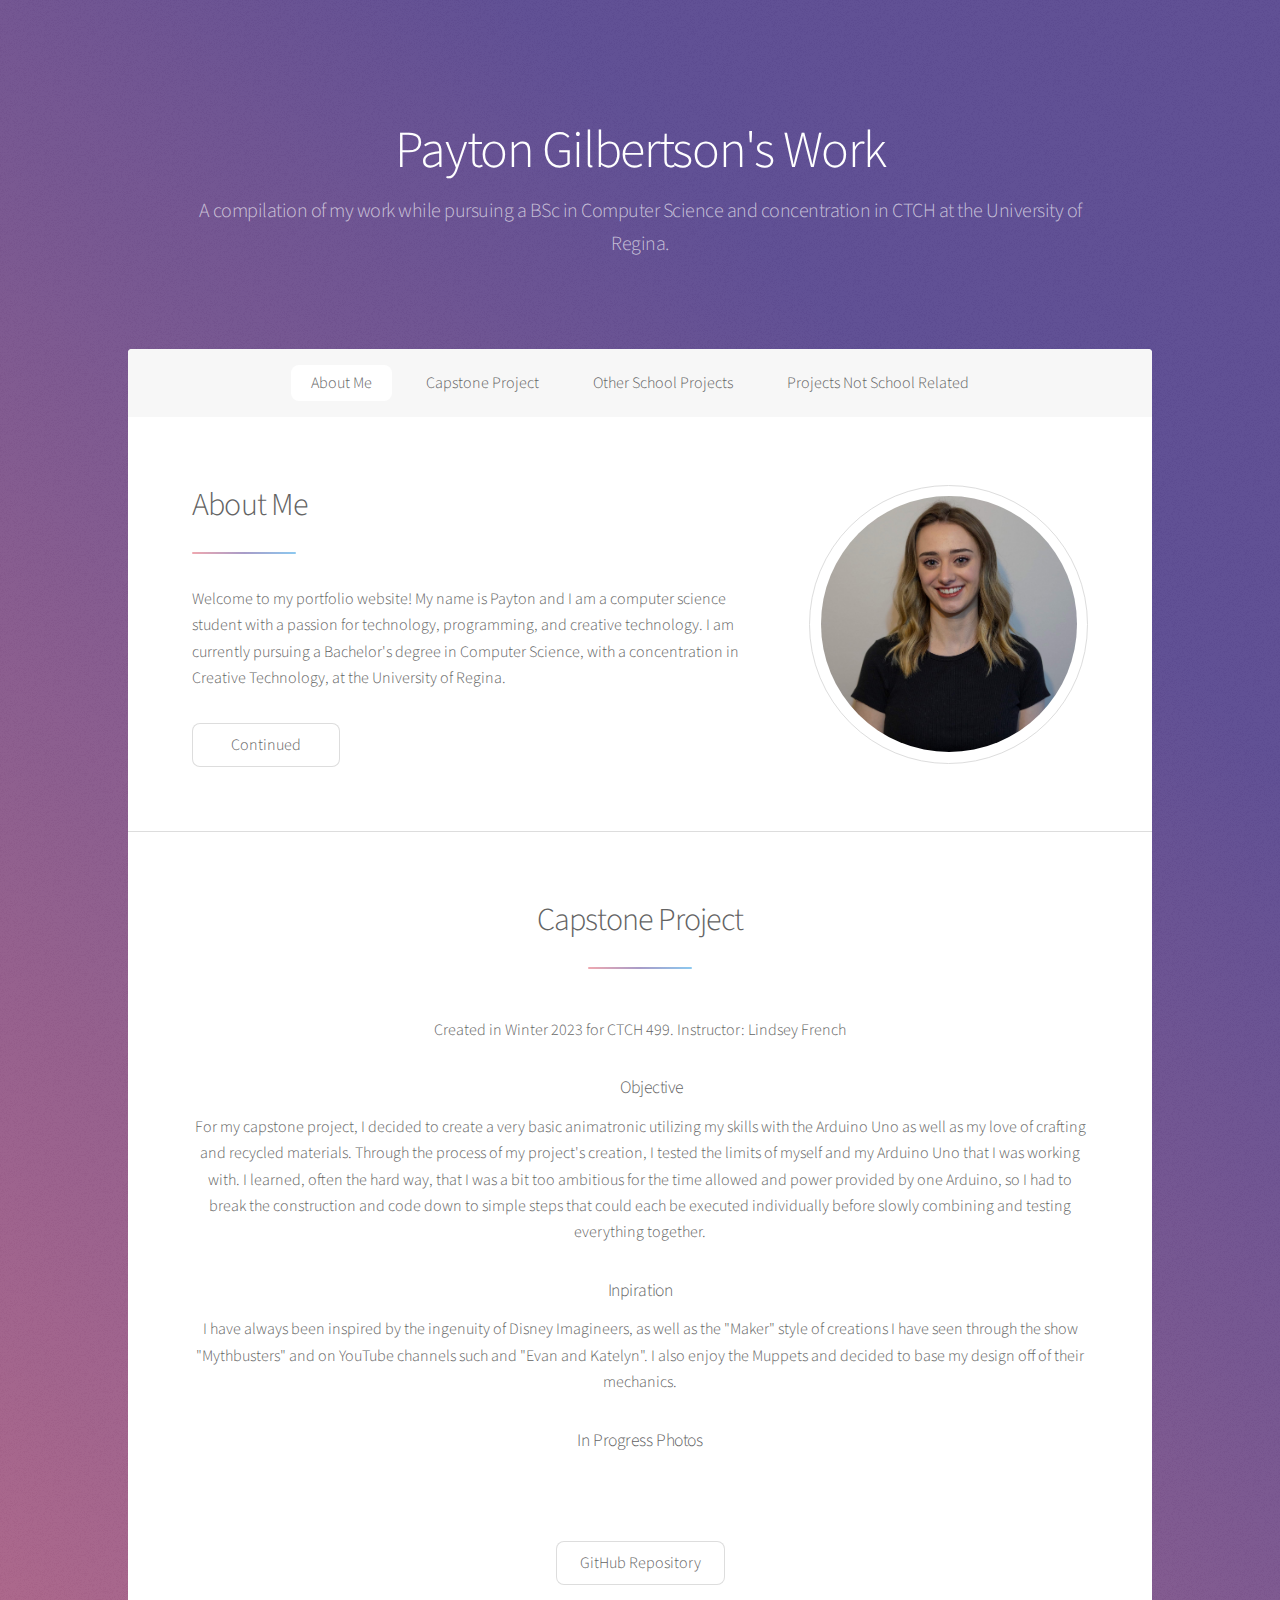
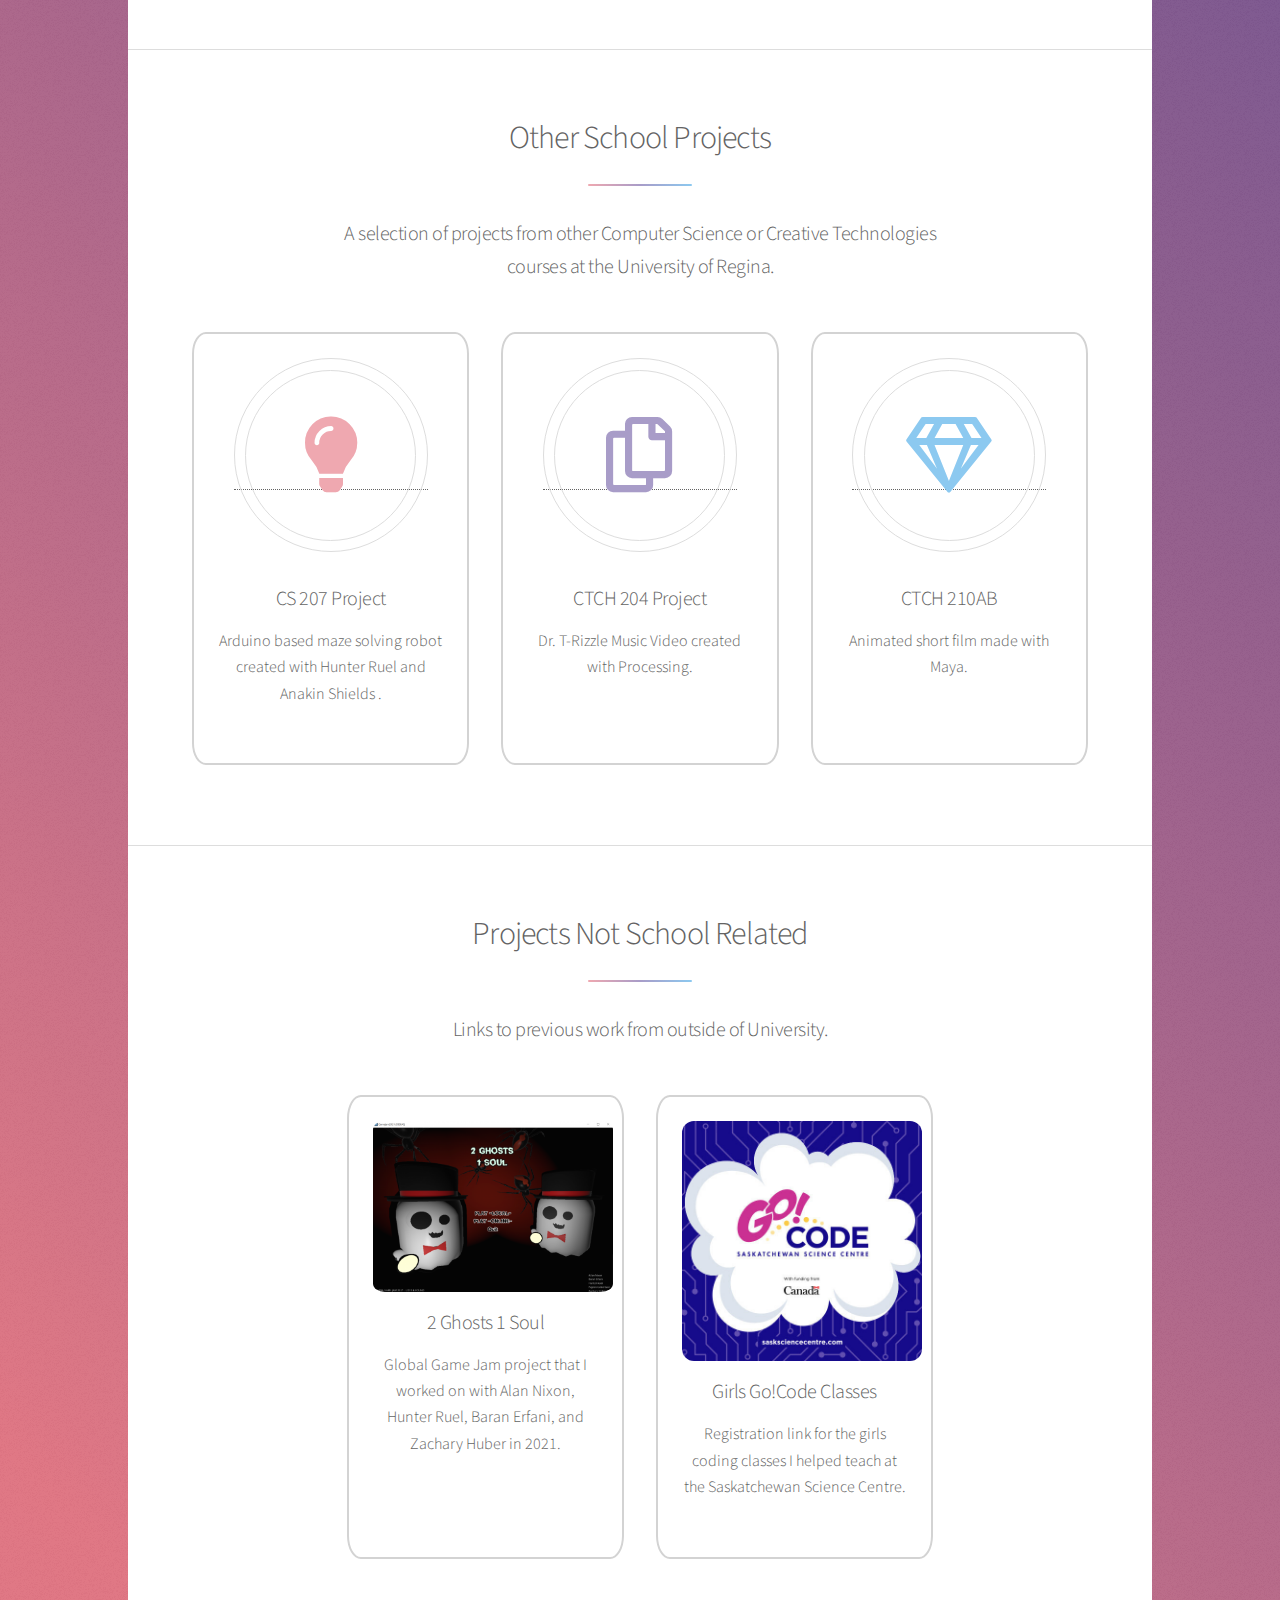
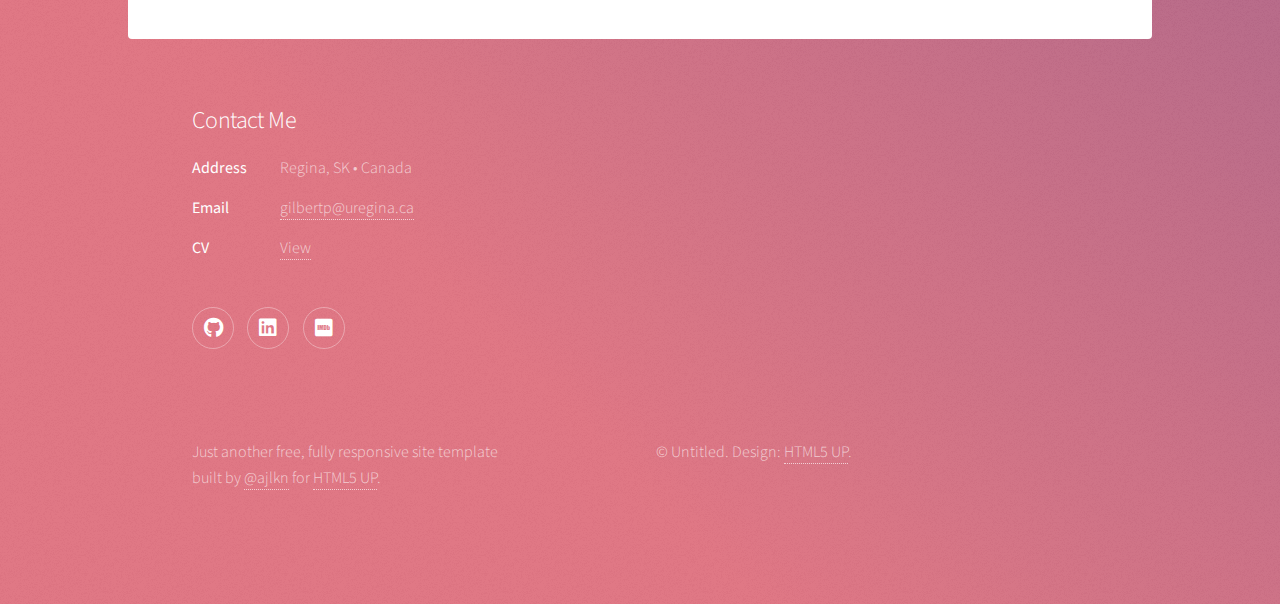
==== commit e3219b67: "updates to stuff" ====
--- a/index.html
+++ b/index.html
@@ -67,30 +67,23 @@
 								</header>
 								<p>Created in Winter 2023 for CTCH 499. Instructor: Lindsey French</p>
 
-								<p>For my capstone project, I decided to create a very basic animatronic utilizing my skills with the Arduino Uno as well as my love of crafting and recycled materials. 
-									<br>
-									
-									Through the process of my project's creation, I tested the limits of myself and my Arduino Uno that I was working with. I learned, often the hard way, that I was a bit too ambitious for the time allowed and power provided by one Arduino, so I had to break the construction and code down to simple steps that could each be executed individually before slowly combining and testing everything together.</p>
-								<ul class="features">
-									<li>
-										<span class="icon solid major style1 fa-lightbulb"></span>
-										<h3>Inpiration</h3>
+								
+										<p><span class="image left"><img src="images/theBoy.png" alt="" /></span>
+											<h4>Objective</h4>For my capstone project, I decided to create a very basic animatronic utilizing my skills with the Arduino Uno as well as my love of crafting and recycled materials. 
+											
+
+											Through the process of my project's creation, I tested the limits of myself and my Arduino Uno that I was working with. I learned, often the hard way, that I was a bit too ambitious for the time allowed and power provided by one Arduino, so I had to break the construction and code down to simple steps that could each be executed individually before slowly combining and testing everything together.</p>
+
+										<h4>Inpiration</h4>
 										<p>I have always been inspired by the ingenuity of Disney Imagineers, as well as the "Maker" style of creations I have seen through the show "Mythbusters" and on YouTube channels such and "Evan and Katelyn". I also enjoy the Muppets and decided to base my design off of their mechanics.</p>
-									</li>
-									<li>
-										<span class="icon major style3 fa-copy"></span>
-										<h3>Creative Process and Documentation</h3>
-										<p>Sed lorem amet ipsum dolor et amet nullam consequat a feugiat consequat tempus veroeros sed consequat.</p>
-									</li>
-									<li>
-										<span class="icon major style5 fa-gem"></span>
-										<h3>Final Product</h3>
-										<p>Sed lorem amet ipsum dolor et amet nullam consequat a feugiat consequat tempus veroeros sed consequat.</p>
-									</li>
-								</ul>
+
+										<h4>In Progress Photos</h4>
+										<img src="">
+										
+								
 								<footer class="major">
 									<ul class="actions special">
-										<li><a href="generic.html" class="button">Further Details</a></li>
+										<li><a href="generic.html" class="button">GitHub Repository</a></li>
 									</ul>
 								</footer>
 							</section>
@@ -101,28 +94,7 @@
 									<h2>Other School Projects</h2>
 									<p>A selection of projects from other Computer Science or Creative Technologies <br> courses at the University of Regina.</p>
 								</header>
-								<ul class="statistics">
-									<li class="style1">
-										<span class="icon solid fa-code-branch"></span>
-										<strong>5,120</strong> Etiam
-									</li>
-									<li class="style2">
-										<span class="icon fa-folder-open"></span>
-										<strong>8,192</strong> Magna
-									</li>
-									<li class="style3">
-										<span class="icon solid fa-signal"></span>
-										<strong>2,048</strong> Tempus
-									</li>
-									<li class="style4">
-										<span class="icon solid fa-laptop"></span>
-										<strong>4,096</strong> Aliquam
-									</li>
-									<li class="style5">
-										<span class="icon fa-gem"></span>
-										<strong>1,024</strong> Nullam
-									</li>
-								</ul>
+								
 								<ul class="features">
 									<li><a href="https://github.com/paytonGilbertson/CS-207-Project">
 										<span class="icon solid major style1 fa-lightbulb"></span>
@@ -144,7 +116,6 @@
 										</a>
 									</li>
 								</ul>
-								<p class="content">Nam elementum nisl et mi a commodo porttitor. Morbi sit amet nisl eu arcu faucibus hendrerit vel a risus. Nam a orci mi, elementum ac arcu sit amet, fermentum pellentesque et purus. Integer maximus varius lorem, sed convallis diam accumsan sed. Etiam porttitor placerat sapien, sed eleifend a enim pulvinar faucibus semper quis ut arcu. Ut non nisl a mollis est efficitur vestibulum. Integer eget purus nec nulla mattis et accumsan ut magna libero. Morbi auctor iaculis porttitor. Sed ut magna ac risus et hendrerit scelerisque. Praesent eleifend lacus in lectus aliquam porta. Cras eu ornare dui curabitur lacinia.</p>
 								
 							</section>
 
@@ -159,23 +130,18 @@
 										<img src="images/2ghost1soul.png" class="thumbImage">
 
 										<h3>2 Ghosts 1 Soul</h3>
-										<p>Global Game Jam project from 2021.</p>
+										<p>Global Game Jam project that I worked on with Alan Nixon, Hunter Ruel, Baran Erfani, and Zachary Huber in 2021.</p>
 										</a>
 									</li>
-									<li><a href="https://github.com/paytonGilbertson/CTCH-204-Project">
-										<span class="icon major style3 fa-copy"></span>
-										<h3>CTCH 204 Project</h3>
-										<p>Dr. T-Rizzle Music Video created with Processing.</p>
+									<li><a href="https://www.sasksciencecentre.com/go-code-programs#GoCodeGirls">
+										<img src="images/GO!+CODE+sticker_500+x+500.jpg" class="thumbImage">
+										<h3>Girls Go!Code Classes</h3>
+										<p>Registration link for the girls coding classes I helped teach at the Saskatchewan Science Centre.</p>
 										</a>
 									</li>
 									
 								</ul>
-								<footer class="major">
-									<ul class="actions special">
-										<li><a href="generic.html" class="button primary">Get Started</a></li>
-										<li><a href="generic.html" class="button">Learn More</a></li>
-									</ul>
-								</footer>
+								
 							</section>
 
 					</div>
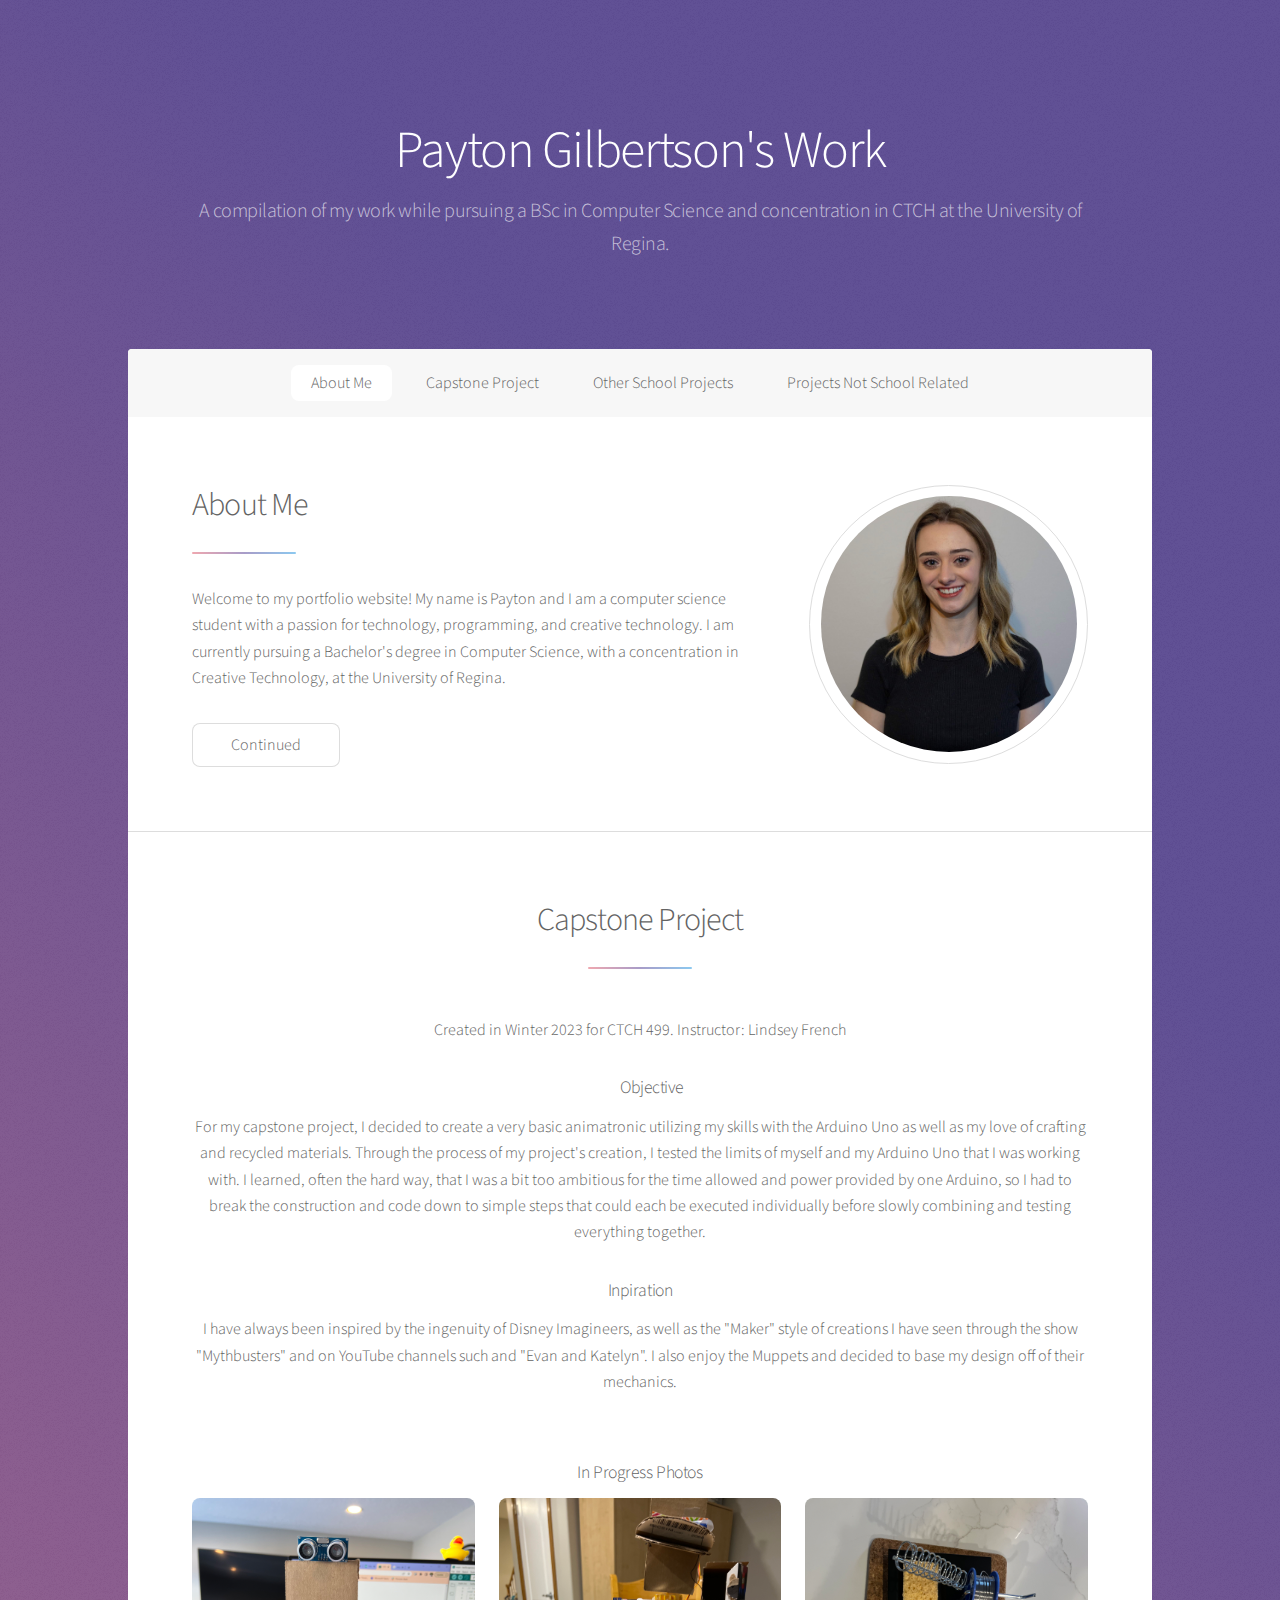
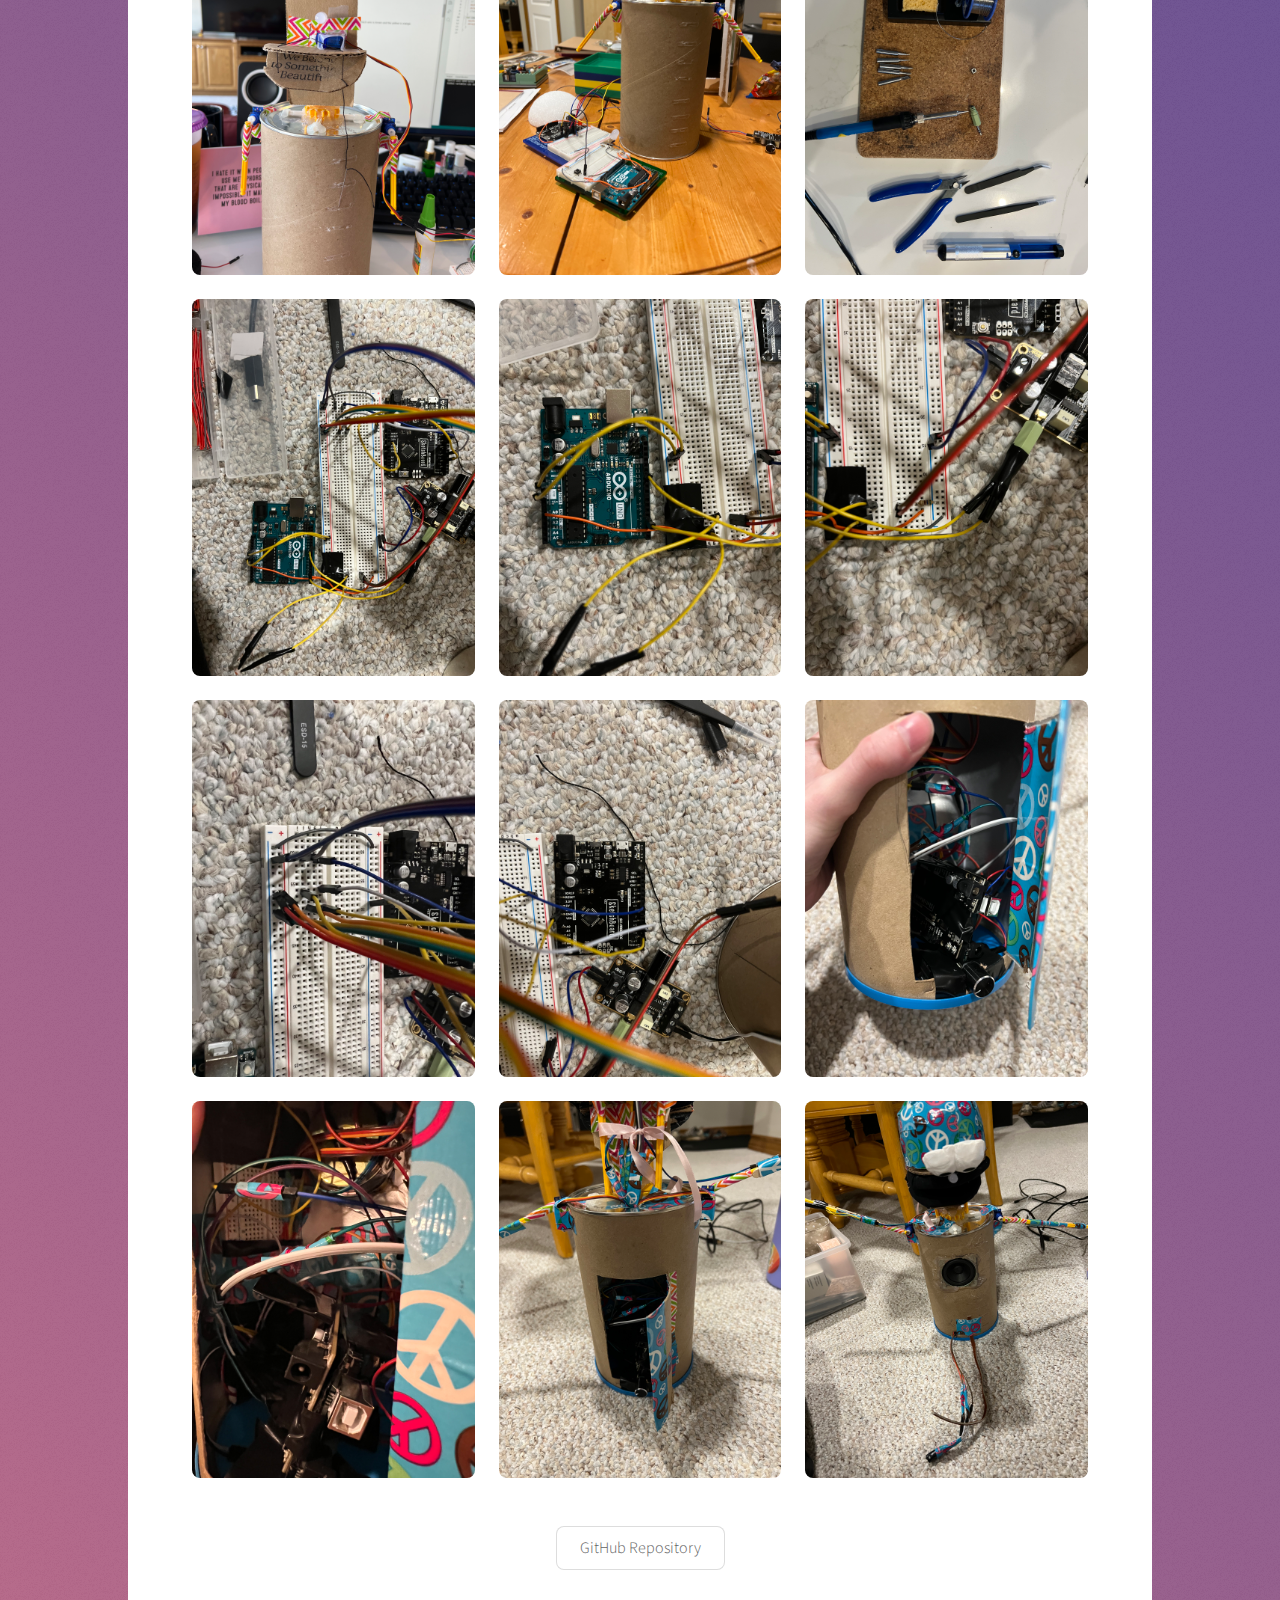
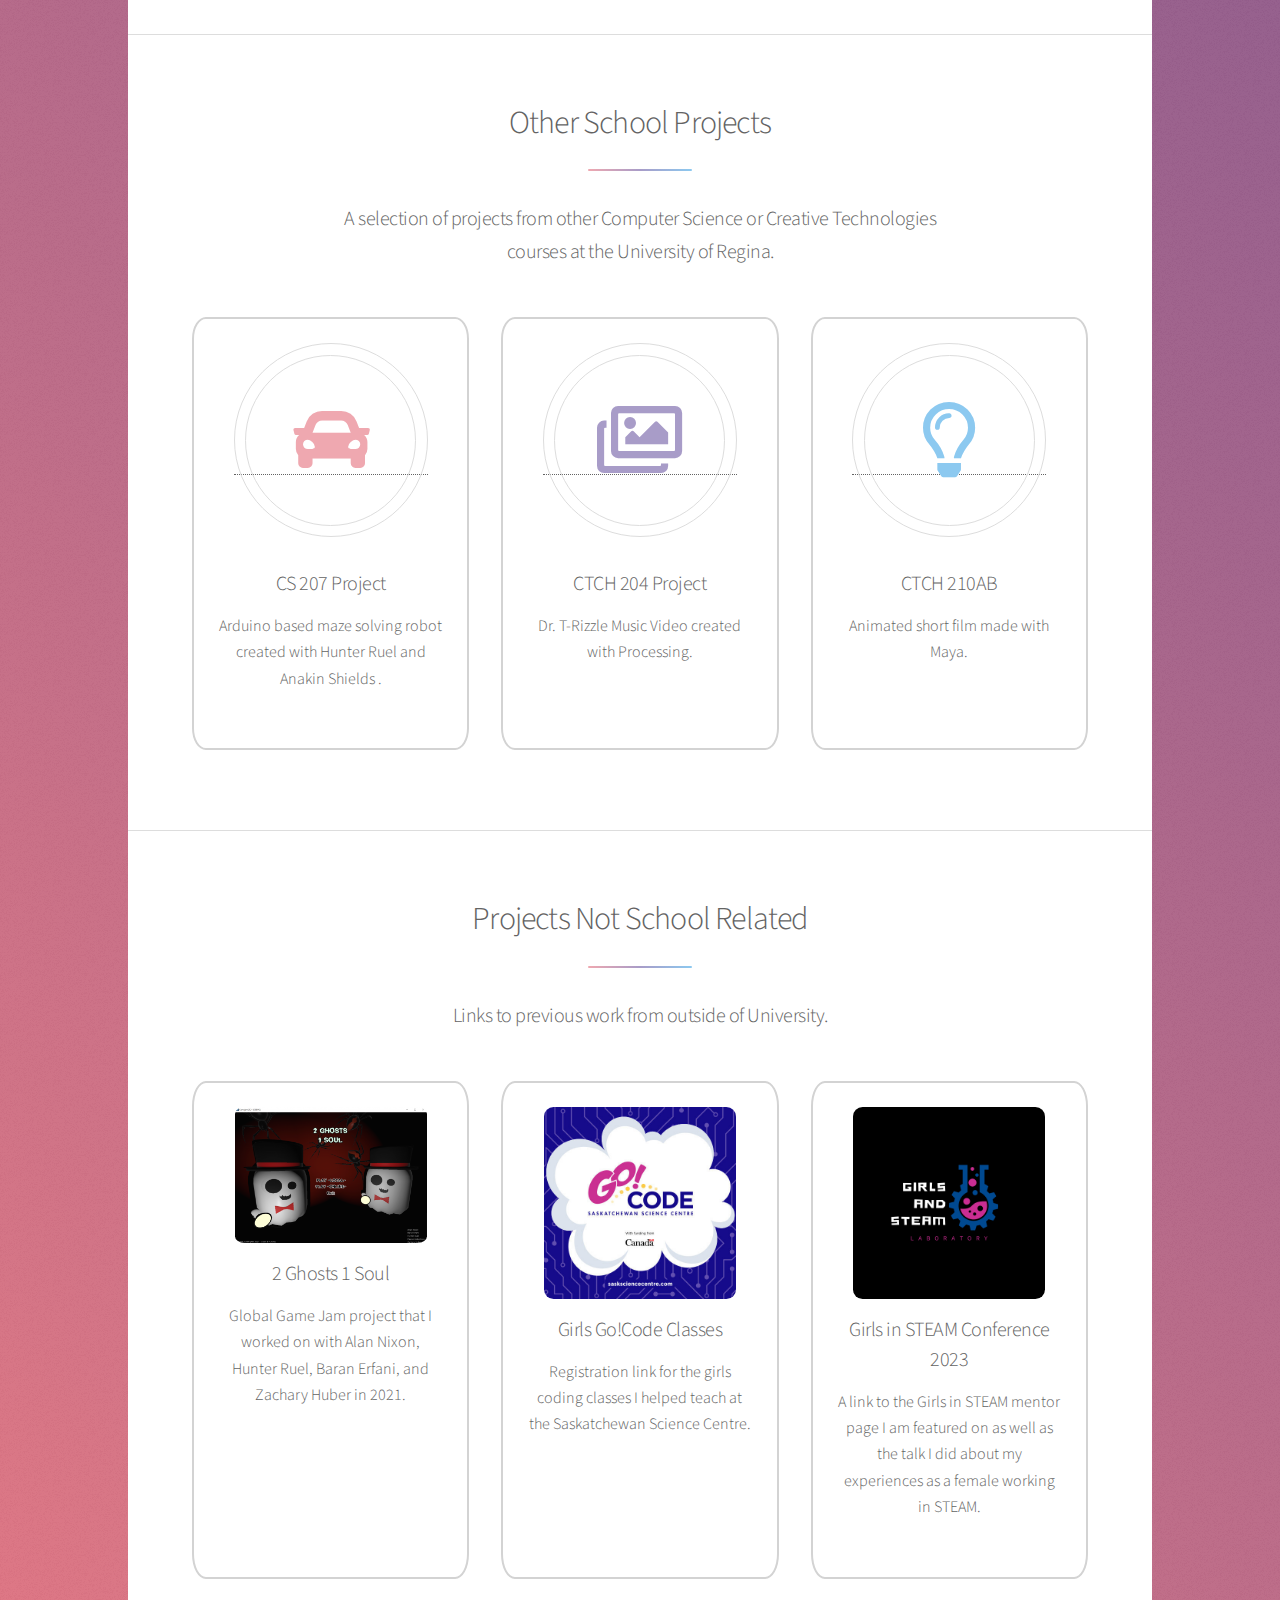
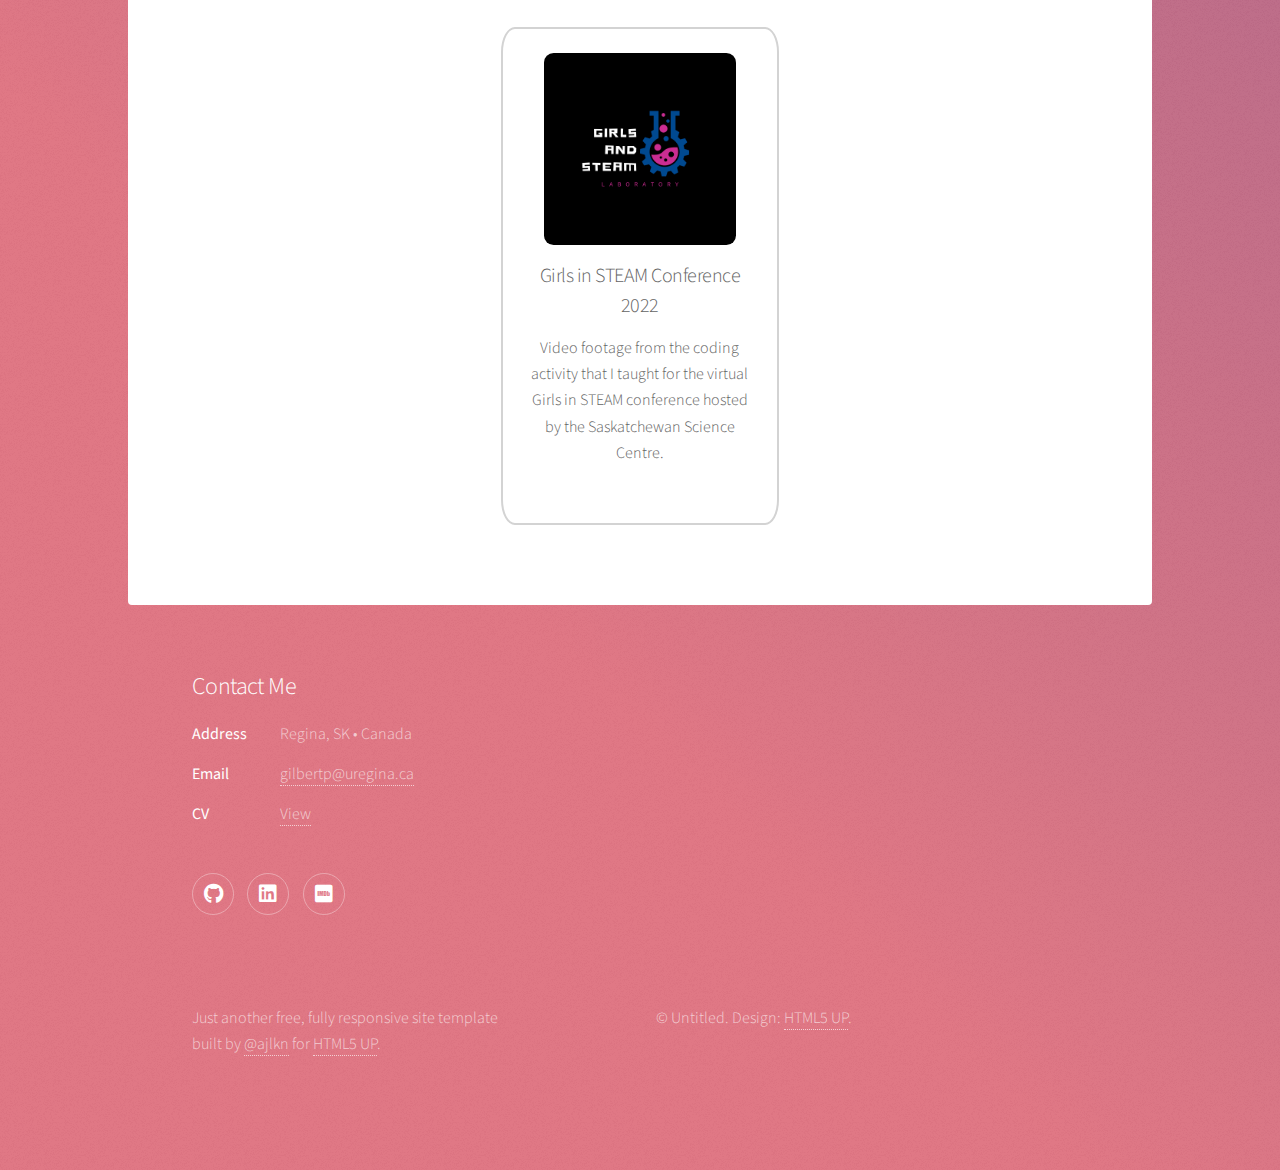
==== commit e4e192a9: "updates to images" ====
--- a/index.html
+++ b/index.html
@@ -69,18 +69,36 @@
 
 								
 										<p><span class="image left"><img src="images/theBoy.png" alt="" /></span>
-											<h4>Objective</h4>For my capstone project, I decided to create a very basic animatronic utilizing my skills with the Arduino Uno as well as my love of crafting and recycled materials. 
+										<h4>Objective</h4>For my capstone project, I decided to create a very basic animatronic utilizing my skills with the Arduino Uno as well as my love of crafting and recycled materials. 
 											
 
-											Through the process of my project's creation, I tested the limits of myself and my Arduino Uno that I was working with. I learned, often the hard way, that I was a bit too ambitious for the time allowed and power provided by one Arduino, so I had to break the construction and code down to simple steps that could each be executed individually before slowly combining and testing everything together.</p>
+										Through the process of my project's creation, I tested the limits of myself and my Arduino Uno that I was working with. I learned, often the hard way, that I was a bit too ambitious for the time allowed and power provided by one Arduino, so I had to break the construction and code down to simple steps that could each be executed individually before slowly combining and testing everything together.</p>
 
 										<h4>Inpiration</h4>
 										<p>I have always been inspired by the ingenuity of Disney Imagineers, as well as the "Maker" style of creations I have seen through the show "Mythbusters" and on YouTube channels such and "Evan and Katelyn". I also enjoy the Muppets and decided to base my design off of their mechanics.</p>
 
+										<hr>
+										<div>
 										<h4>In Progress Photos</h4>
-										<img src="">
+										<div class="box alt">
+											<div class="row gtr-uniform">
+												<div class="col-4"><span class="image fit"><img src="images/IMG_2119.jpeg" alt="" /></span></div>
+												<div class="col-4"><span class="image fit"><img src="images/IMG_2245.JPG" alt="" /></span></div>
+												<div class="col-4"><span class="image fit"><img src="images\70140009529__E328E505-1032-4376-9DB7-DA68D0474EFC.jpeg" alt="" /></span></div>
+												<div class="col-4"><span class="image fit"><img src="images/IMG_2315.jpeg" alt="" /></span></div>
+												<div class="col-4"><span class="image fit"><img src="images/IMG_2316.jpeg" alt="" /></span></div>
+												<div class="col-4"><span class="image fit"><img src="images/IMG_2317.jpeg" alt="" /></span></div>
+												<div class="col-4"><span class="image fit"><img src="images/IMG_2318.jpeg" alt="" /></span></div>
+												<div class="col-4"><span class="image fit"><img src="images/IMG_2319.jpeg" alt="" /></span></div>
+												<div class="col-4"><span class="image fit"><img src="images/IMG_2357.jpeg" alt="" /></span></div>
+												<div class="col-4"><span class="image fit"><img src="images/IMG_2358.jpeg" alt="" /></span></div>
+												<div class="col-4"><span class="image fit"><img src="images/IMG_2359.jpeg" alt="" /></span></div>
+												<div class="col-4"><span class="image fit"><img src="images/IMG_2360.jpeg" alt="" /></span></div>
+											</div>
+										</div>
+									</div>
 										
-								
+										
 								<footer class="major">
 									<ul class="actions special">
 										<li><a href="generic.html" class="button">GitHub Repository</a></li>
@@ -97,20 +115,20 @@
 								
 								<ul class="features">
 									<li><a href="https://github.com/paytonGilbertson/CS-207-Project">
-										<span class="icon solid major style1 fa-lightbulb"></span>
+										<span class="icon solid major style1 fa-car"></span>
 										<h3>CS 207 Project</h3>
 										<p>Arduino based maze solving robot created with Hunter Ruel and Anakin Shields .</p>
 										</a>
 									</li>
 									<li><a href="https://github.com/paytonGilbertson/CTCH-204-Project">
-										<span class="icon major style3 fa-copy"></span>
+										<span class="icon major style3 fa-images"></span>
 										<h3>CTCH 204 Project</h3>
 										<p>Dr. T-Rizzle Music Video created with Processing.</p>
 										</a>
 									</li>
 									<li>
 										<a class="iconLink" href="https://www.youtube.com/watch?v=ftznbYFQLzU&ab_channel=PaytonGilbertson">
-										<span class="icon major style5 fa-gem"></span>
+										<span class="icon major style5 fa-lightbulb"></span>
 										<h3>CTCH 210AB</h3>
 										<p>Animated short film made with Maya.</p>
 										</a>
@@ -137,6 +155,20 @@
 										<img src="images/GO!+CODE+sticker_500+x+500.jpg" class="thumbImage">
 										<h3>Girls Go!Code Classes</h3>
 										<p>Registration link for the girls coding classes I helped teach at the Saskatchewan Science Centre.</p>
+										</a>
+									</li>
+
+									<li><a href="https://skscgirlsinsteam.ca/animationandcoding/">
+										<img src="images/2-1.png" class="thumbImage">
+										<h3>Girls in STEAM Conference 2023</h3>
+										<p>A link to the Girls in STEAM mentor page I am featured on as well as the talk I did about my experiences as a female working in STEAM.</p>
+										</a>
+									</li>
+
+									<li><a href="https://www.youtube.com/watch?v=5cdK3c2Lns0&ab_channel=SaskatchewanScienceCentre">
+										<img src="images/2-1.png" class="thumbImage">
+										<h3>Girls in STEAM Conference 2022</h3>
+										<p>Video footage from the coding activity that I taught for the virtual Girls in STEAM conference hosted by the Saskatchewan Science Centre.</p>
 										</a>
 									</li>
 									
--- a/assets/css/main.css
+++ b/assets/css/main.css
@@ -282,7 +282,7 @@
 
 	hr {
 		border: 0;
-		border-bottom: solid 1px;
+		/*border-bottom: solid 1px;*/
 		margin: 2em 0;
 	}
 
@@ -3791,7 +3791,7 @@
 /* Added by me*/
 .thumbImage {
 	border-radius: 5%;
-	width: 15em;
+	width: 12em;
 	display: block;
 	margin-left: auto;
 	margin-right: auto;
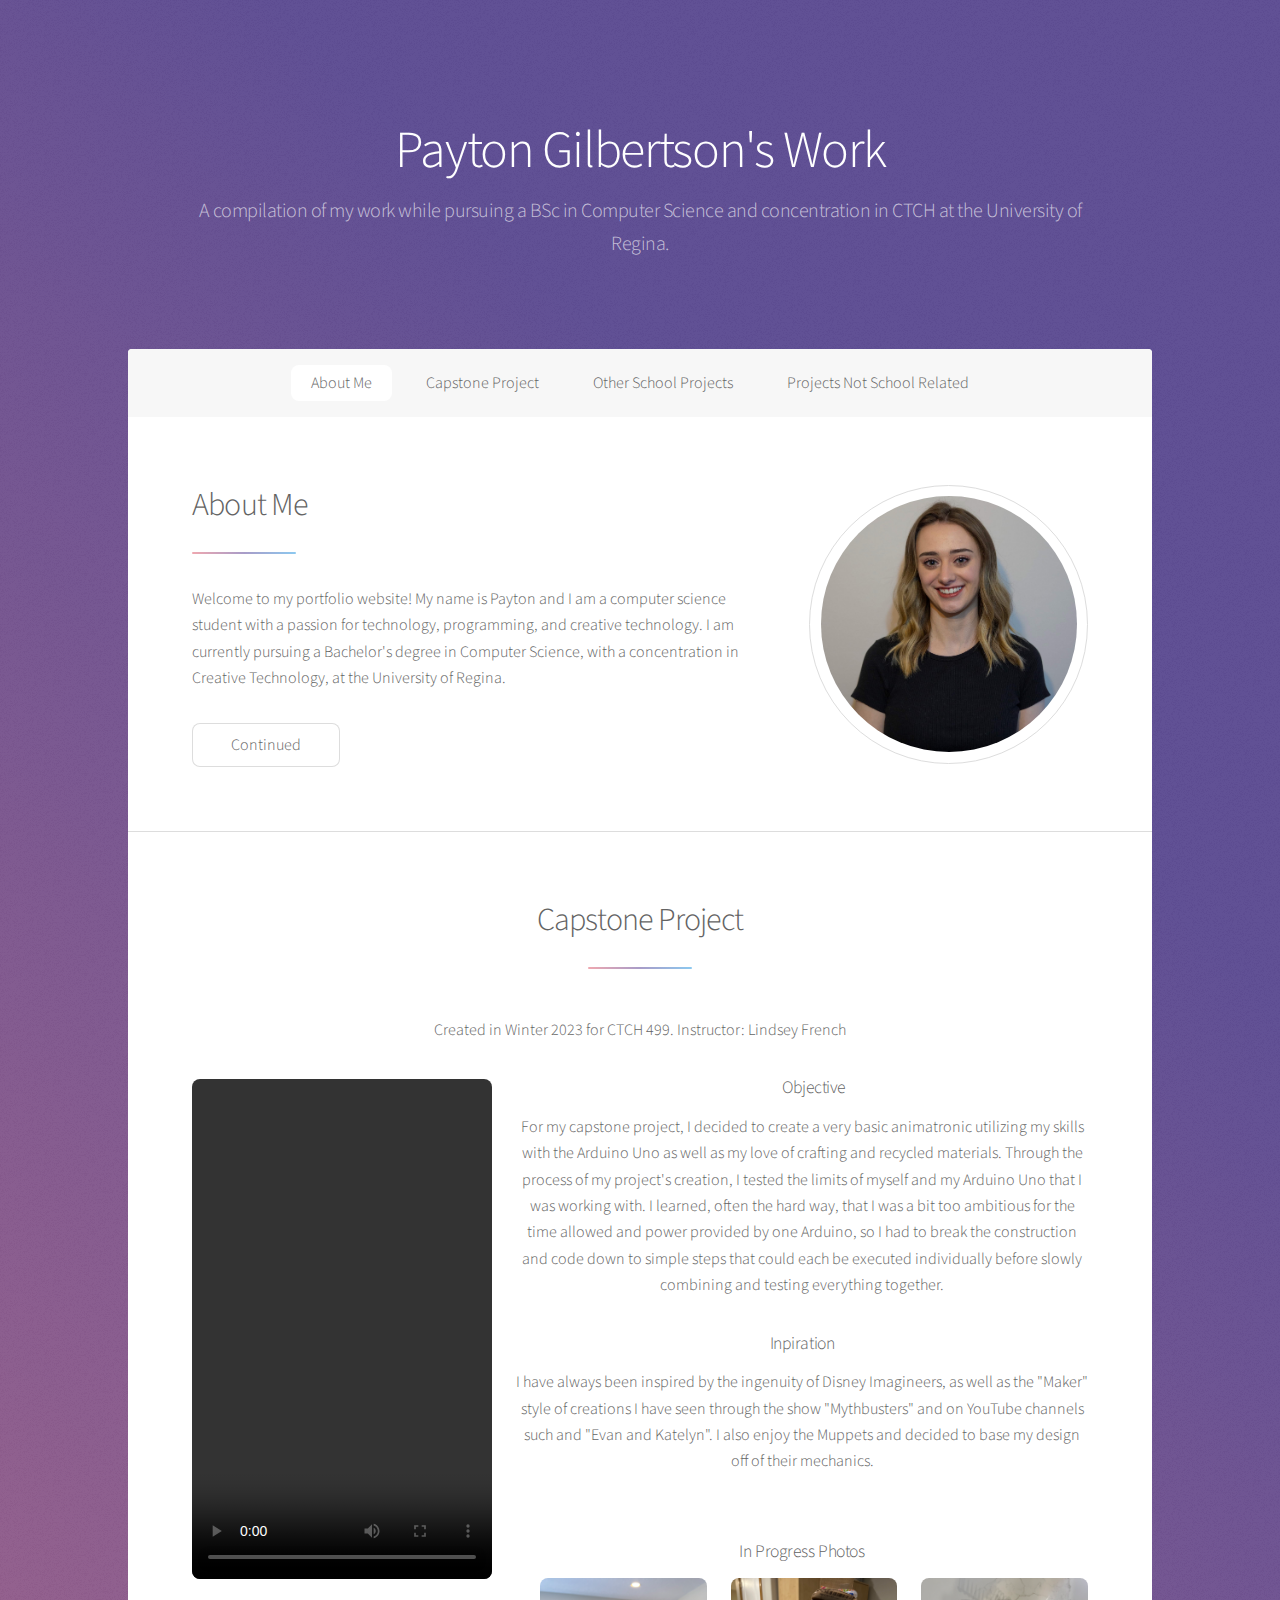
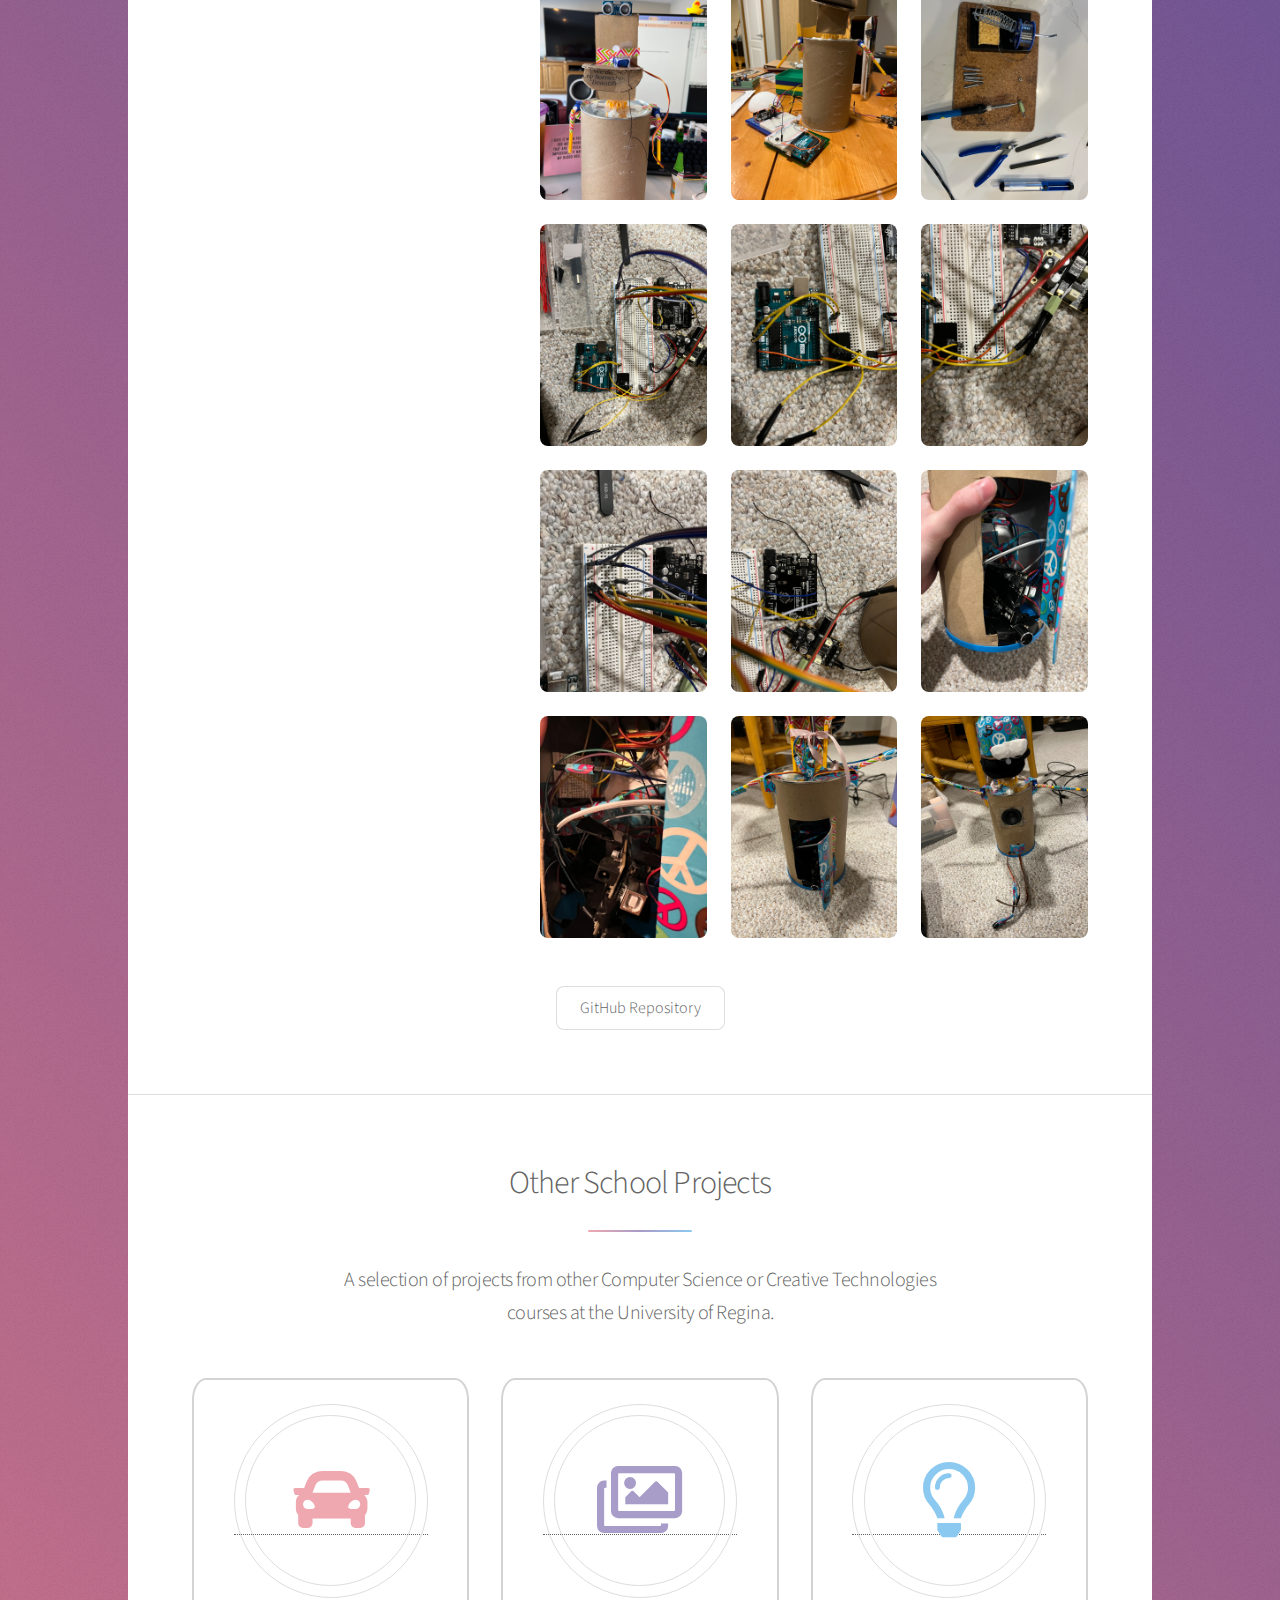
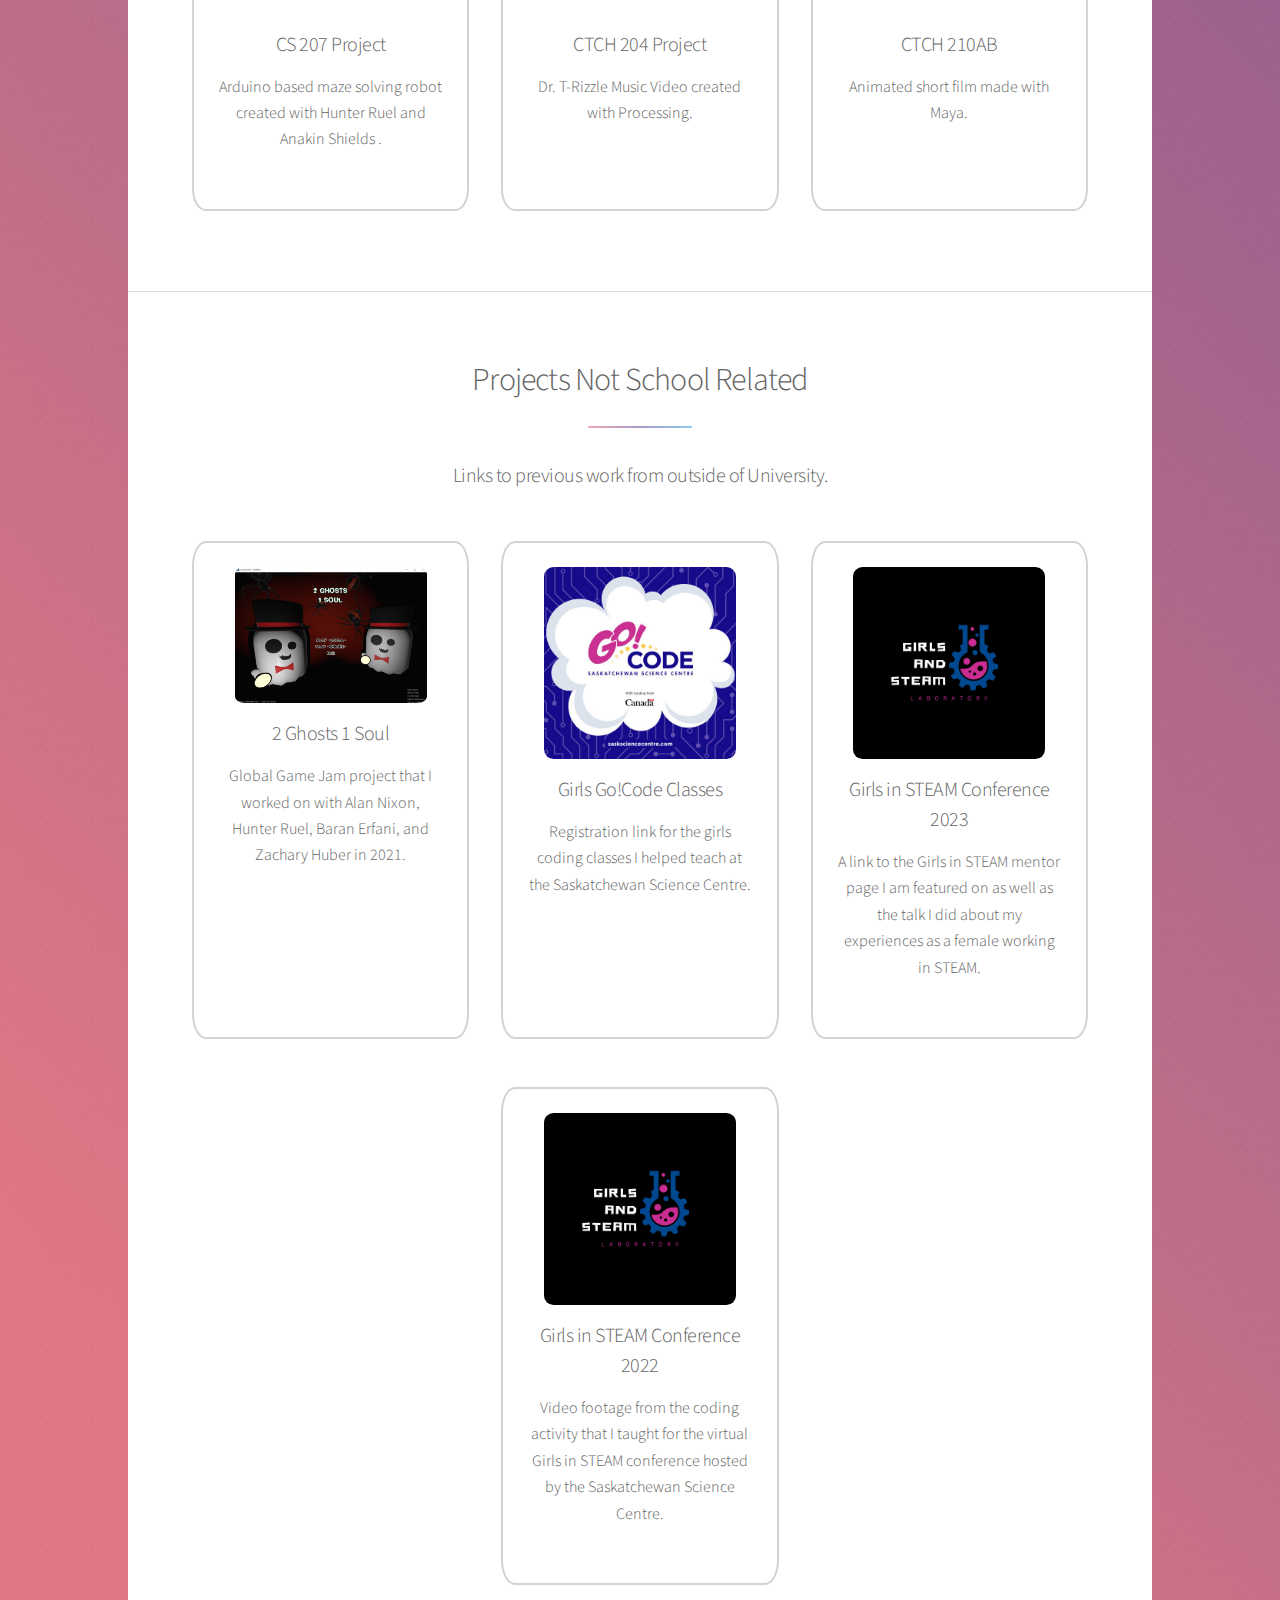
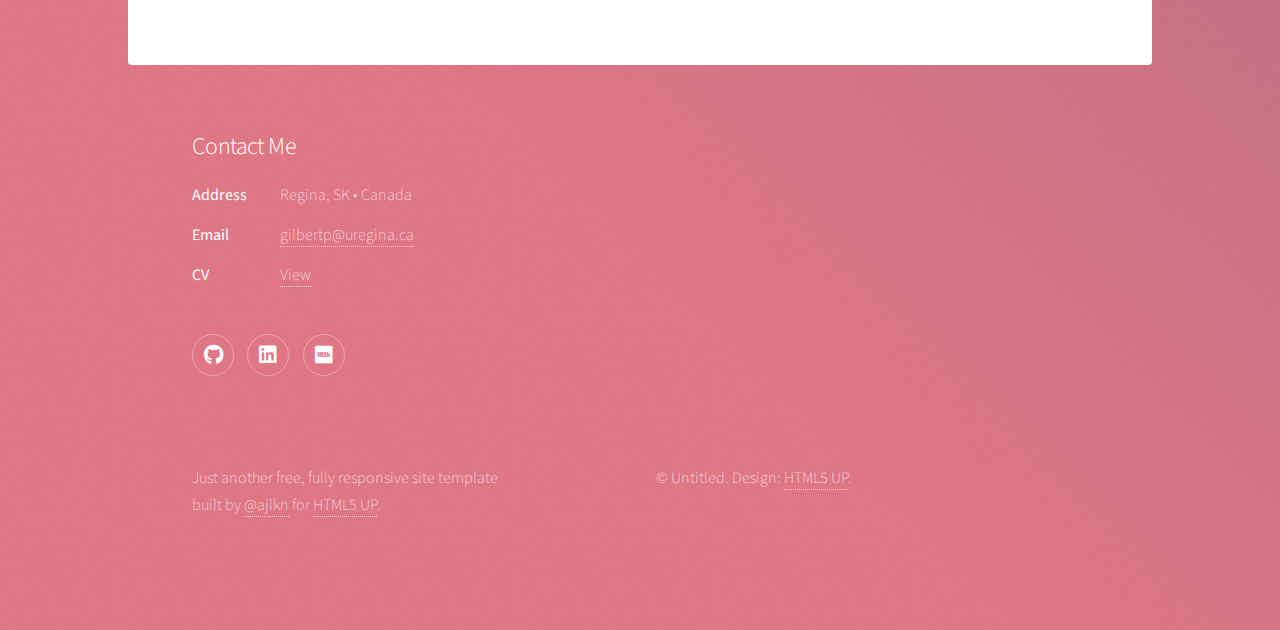
==== commit 7fd7d349: "added video" ====
--- a/index.html
+++ b/index.html
@@ -67,8 +67,15 @@
 								</header>
 								<p>Created in Winter 2023 for CTCH 499. Instructor: Lindsey French</p>
 
-								
-										<p><span class="image left"><img src="images/theBoy.png" alt="" /></span>
+									<div>
+										<p><span >
+											<video class="image left" height="500" controls>
+												<source src="/images/IMG_2440.mp4" type="video/mp4">
+											  Your browser does not support the video tag.
+											  </video>
+										</span></p>
+										<p><span class="image left"></span>
+
 										<h4>Objective</h4>For my capstone project, I decided to create a very basic animatronic utilizing my skills with the Arduino Uno as well as my love of crafting and recycled materials. 
 											
 
@@ -77,9 +84,12 @@
 										<h4>Inpiration</h4>
 										<p>I have always been inspired by the ingenuity of Disney Imagineers, as well as the "Maker" style of creations I have seen through the show "Mythbusters" and on YouTube channels such and "Evan and Katelyn". I also enjoy the Muppets and decided to base my design off of their mechanics.</p>
 
+
+									
+									</div >
 										<hr>
 										<div>
-										<h4>In Progress Photos</h4>
+										<h4 margin-top="50px">In Progress Photos</h4>
 										<div class="box alt">
 											<div class="row gtr-uniform">
 												<div class="col-4"><span class="image fit"><img src="images/IMG_2119.jpeg" alt="" /></span></div>
@@ -96,12 +106,11 @@
 												<div class="col-4"><span class="image fit"><img src="images/IMG_2360.jpeg" alt="" /></span></div>
 											</div>
 										</div>
-									</div>
 										
 										
 								<footer class="major">
 									<ul class="actions special">
-										<li><a href="generic.html" class="button">GitHub Repository</a></li>
+										<li><a href="https://github.com/paytonGilbertson/Capstone-Project" class="button">GitHub Repository</a></li>
 									</ul>
 								</footer>
 							</section>
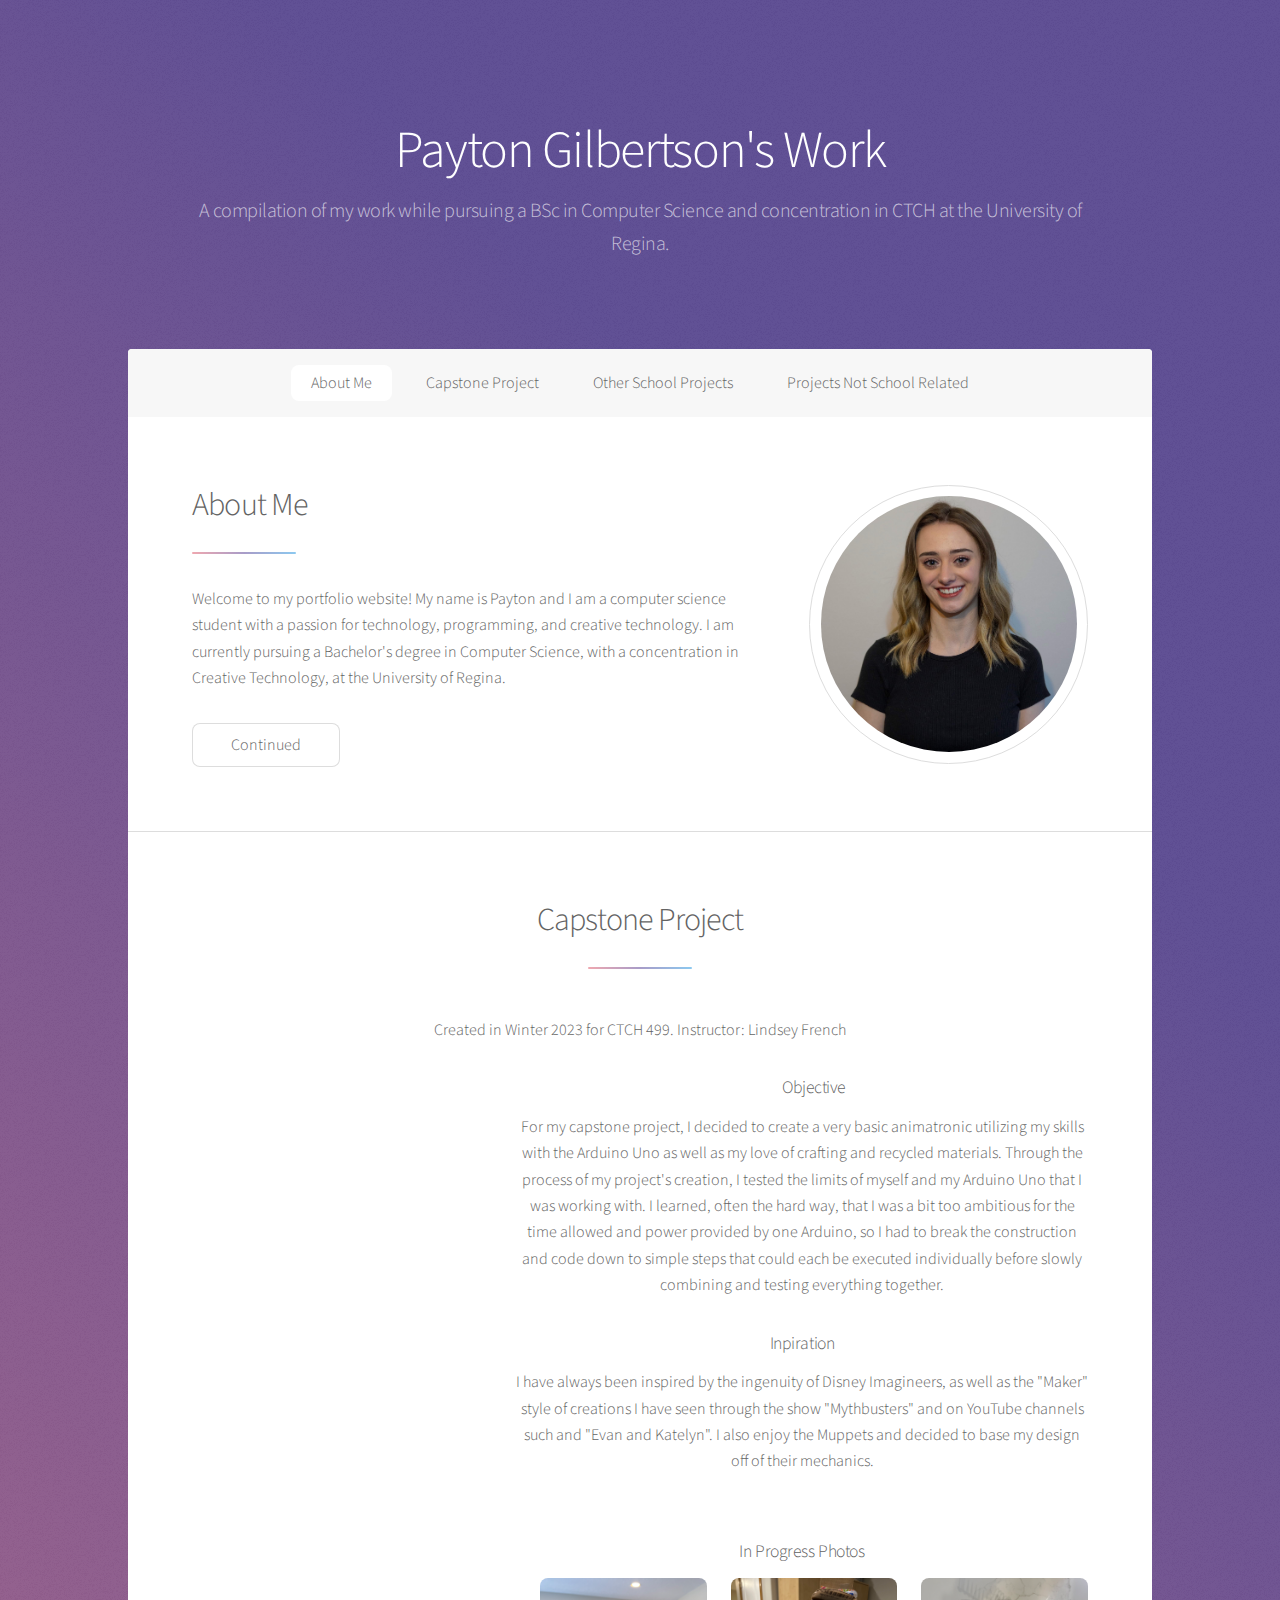
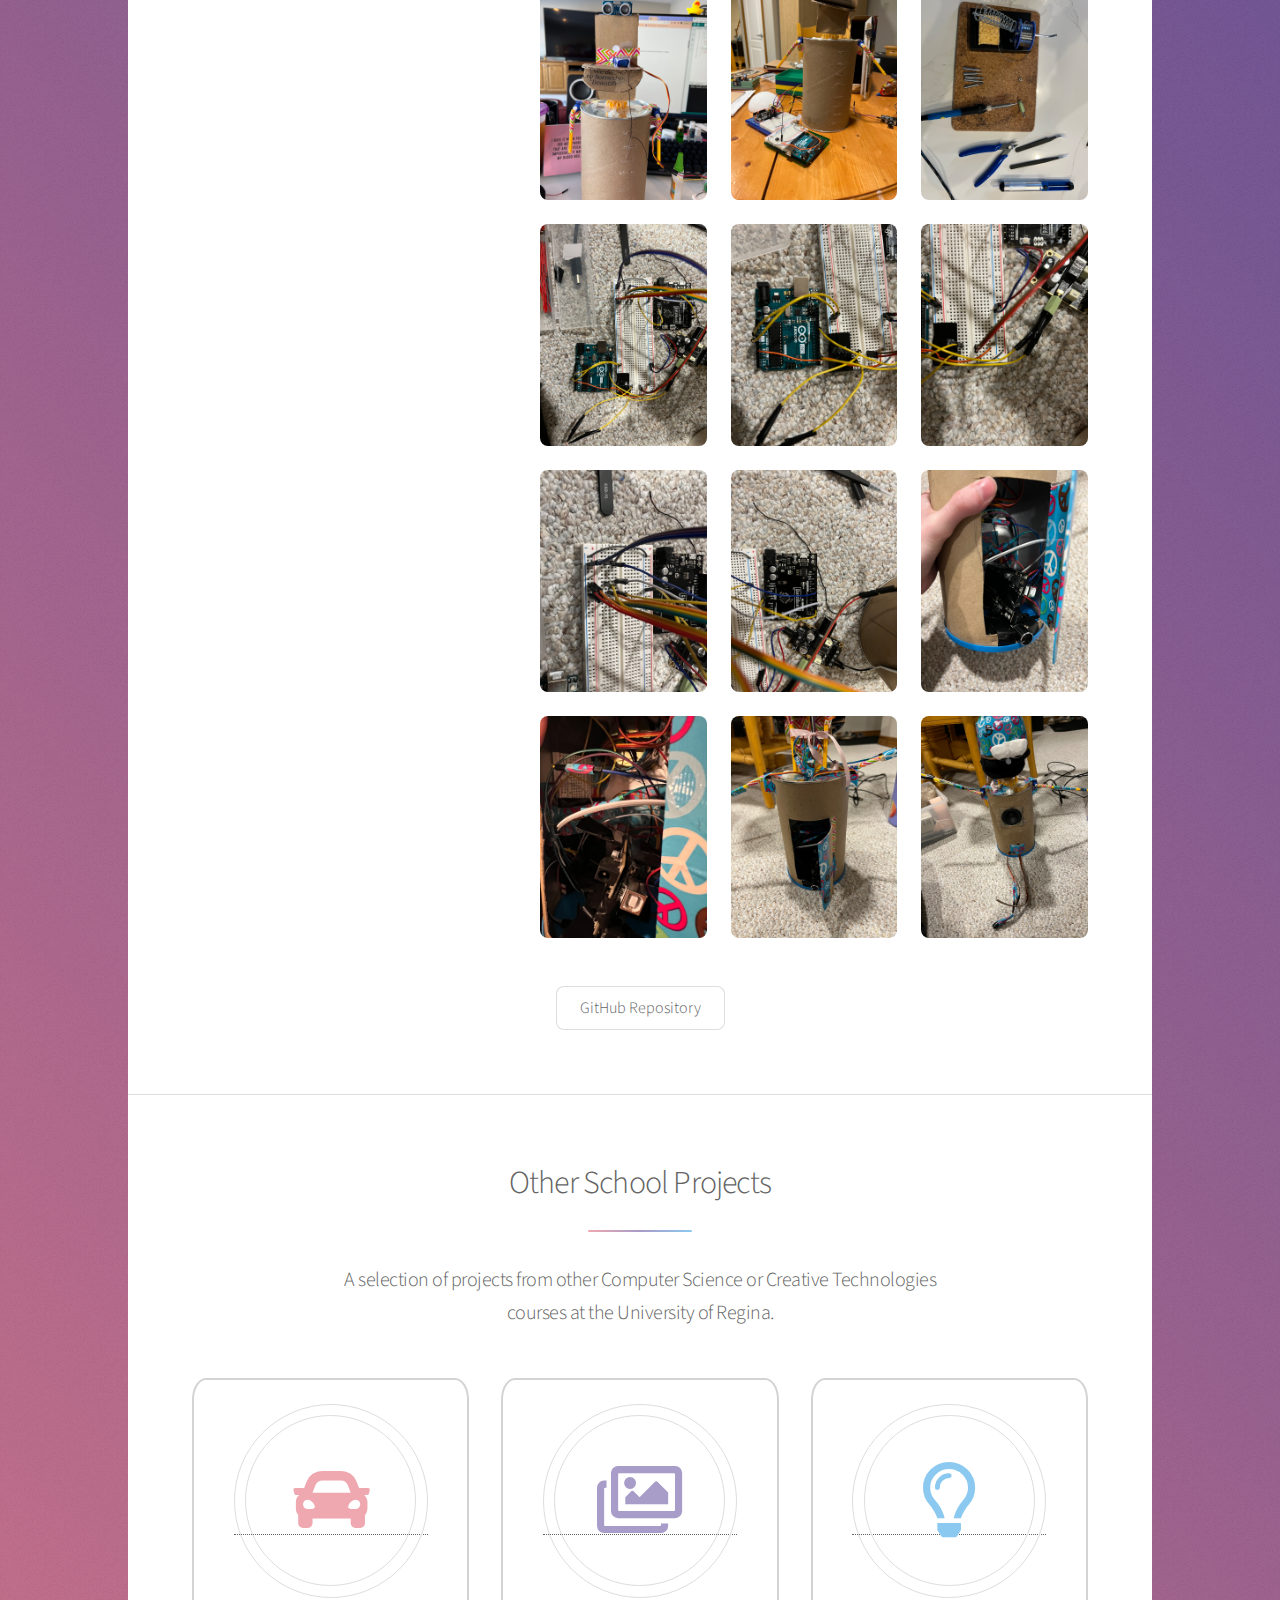
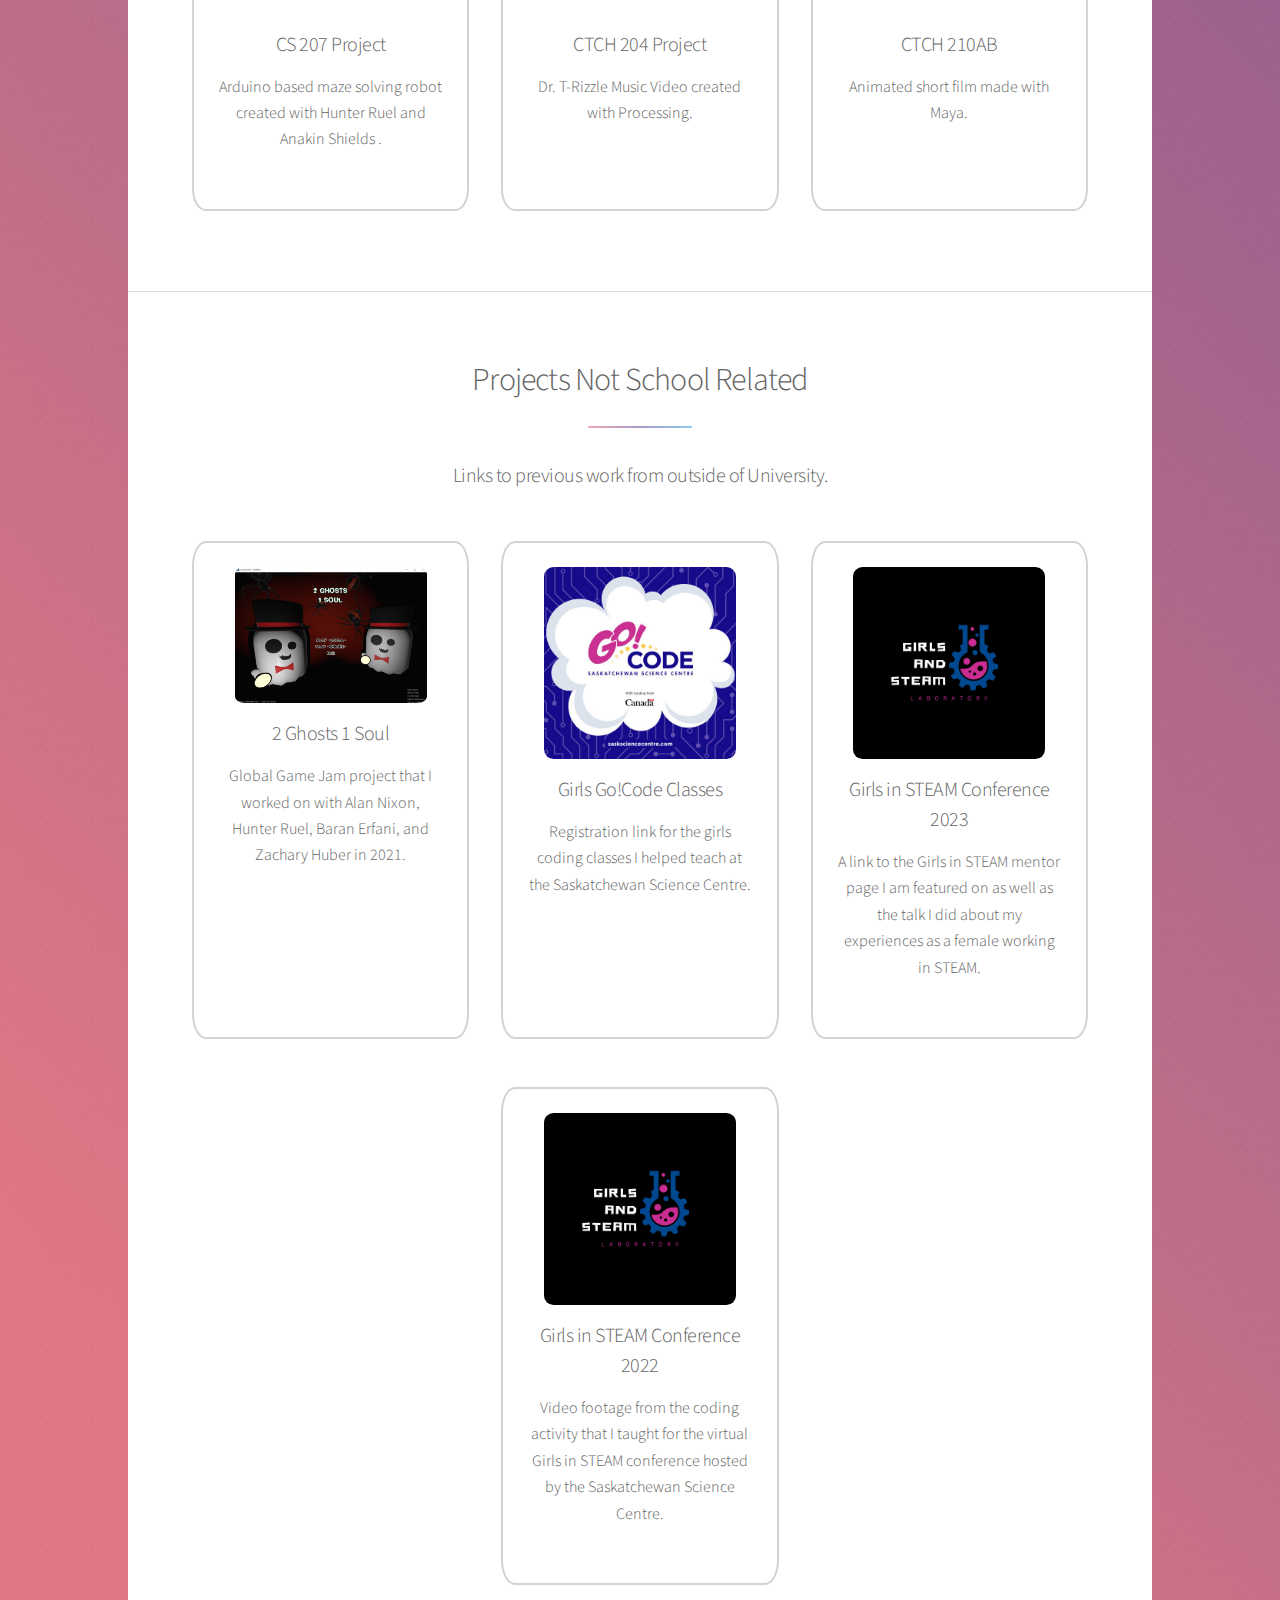
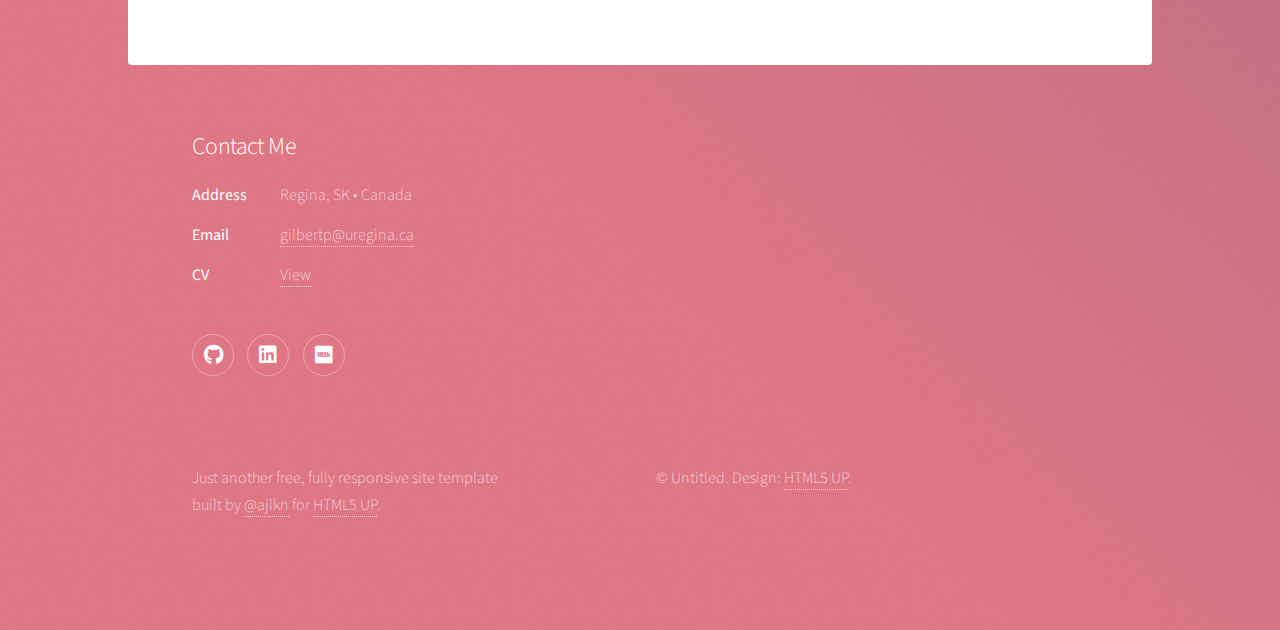
==== commit 258a6b7e: "Update index.html" ====
--- a/index.html
+++ b/index.html
@@ -69,11 +69,18 @@
 
 									<div>
 										<p><span >
-											<video class="image left" height="500" controls>
+											<!--<video class="image left" height="500" controls>
 												<source src="/images/IMG_2440.mp4" type="video/mp4">
 											  Your browser does not support the video tag.
-											  </video>
+											  </video> -->
+
+											<iframe class="image left" height="500"
+												src="https://youtube.com/shorts/_anS58K9lL4?feature=share">
+											</iframe>
 										</span></p>
+
+										
+
 										<p><span class="image left"></span>
 
 										<h4>Objective</h4>For my capstone project, I decided to create a very basic animatronic utilizing my skills with the Arduino Uno as well as my love of crafting and recycled materials. 
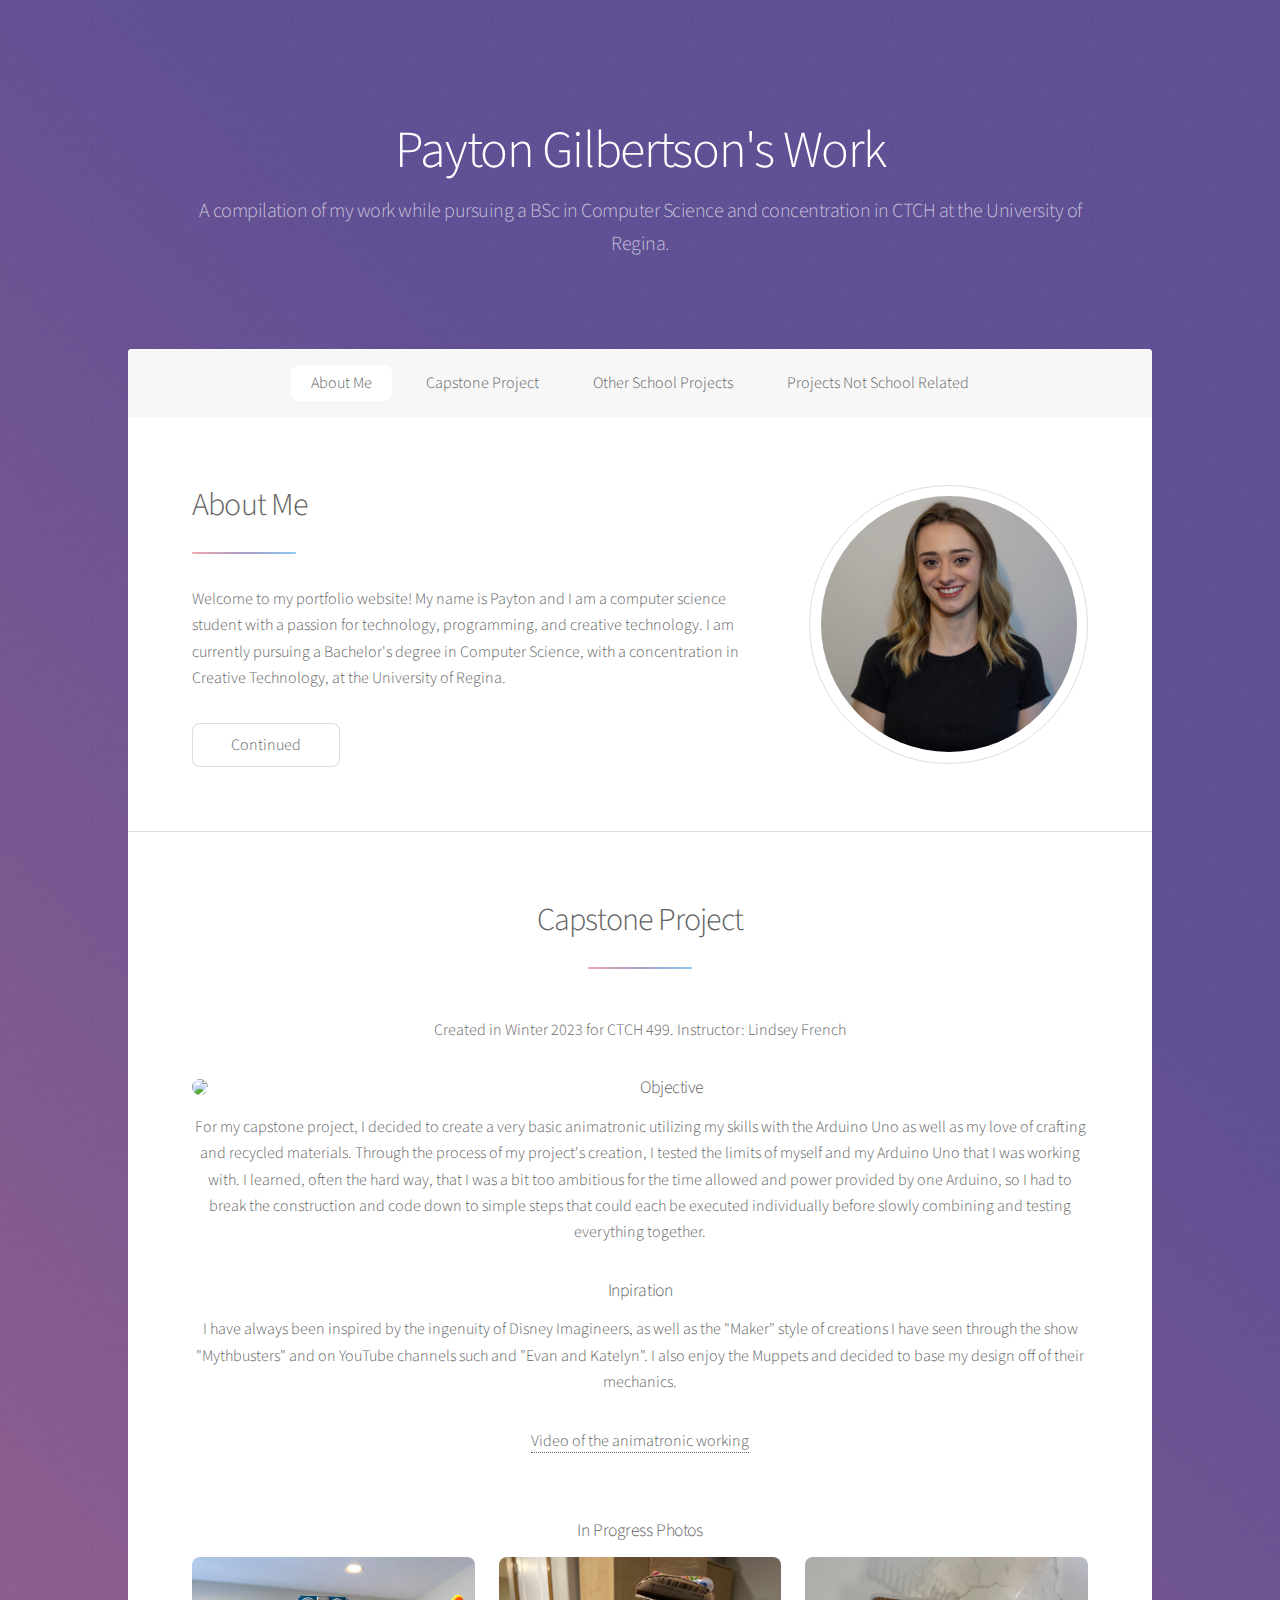
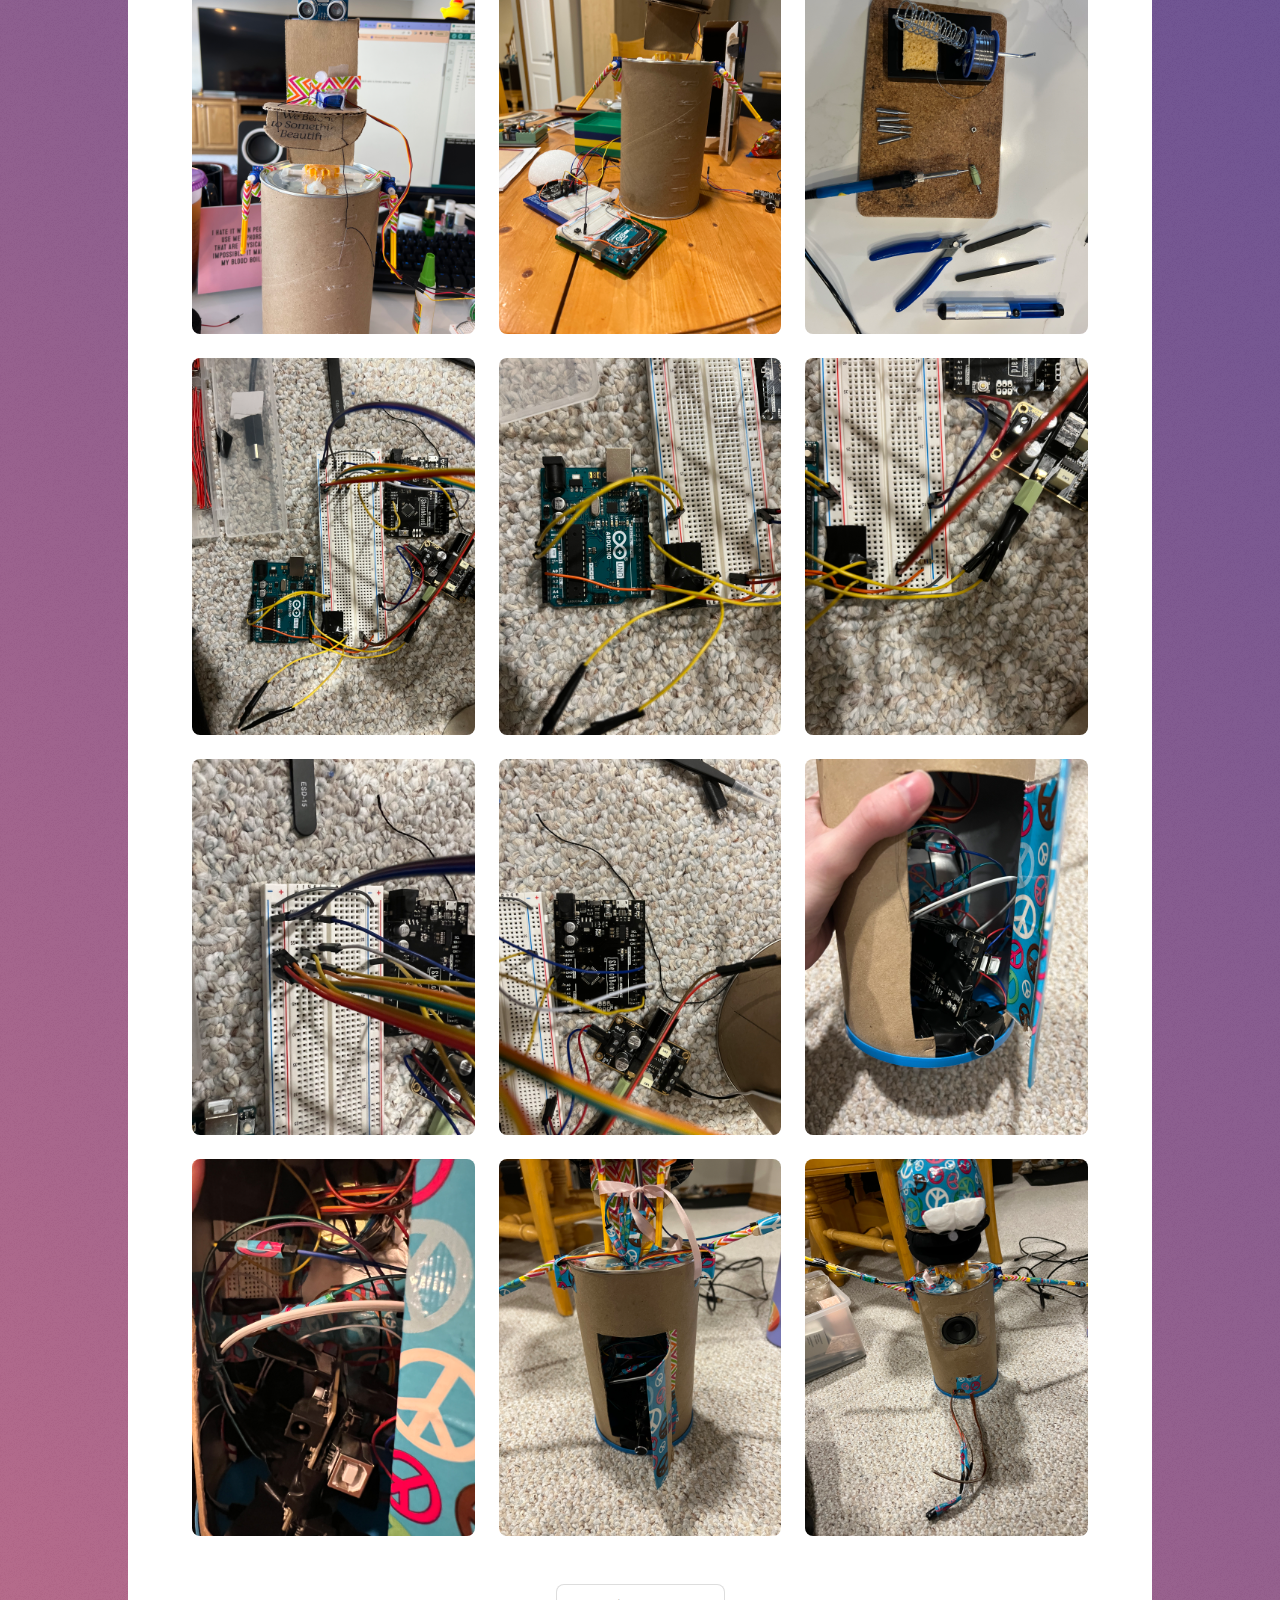
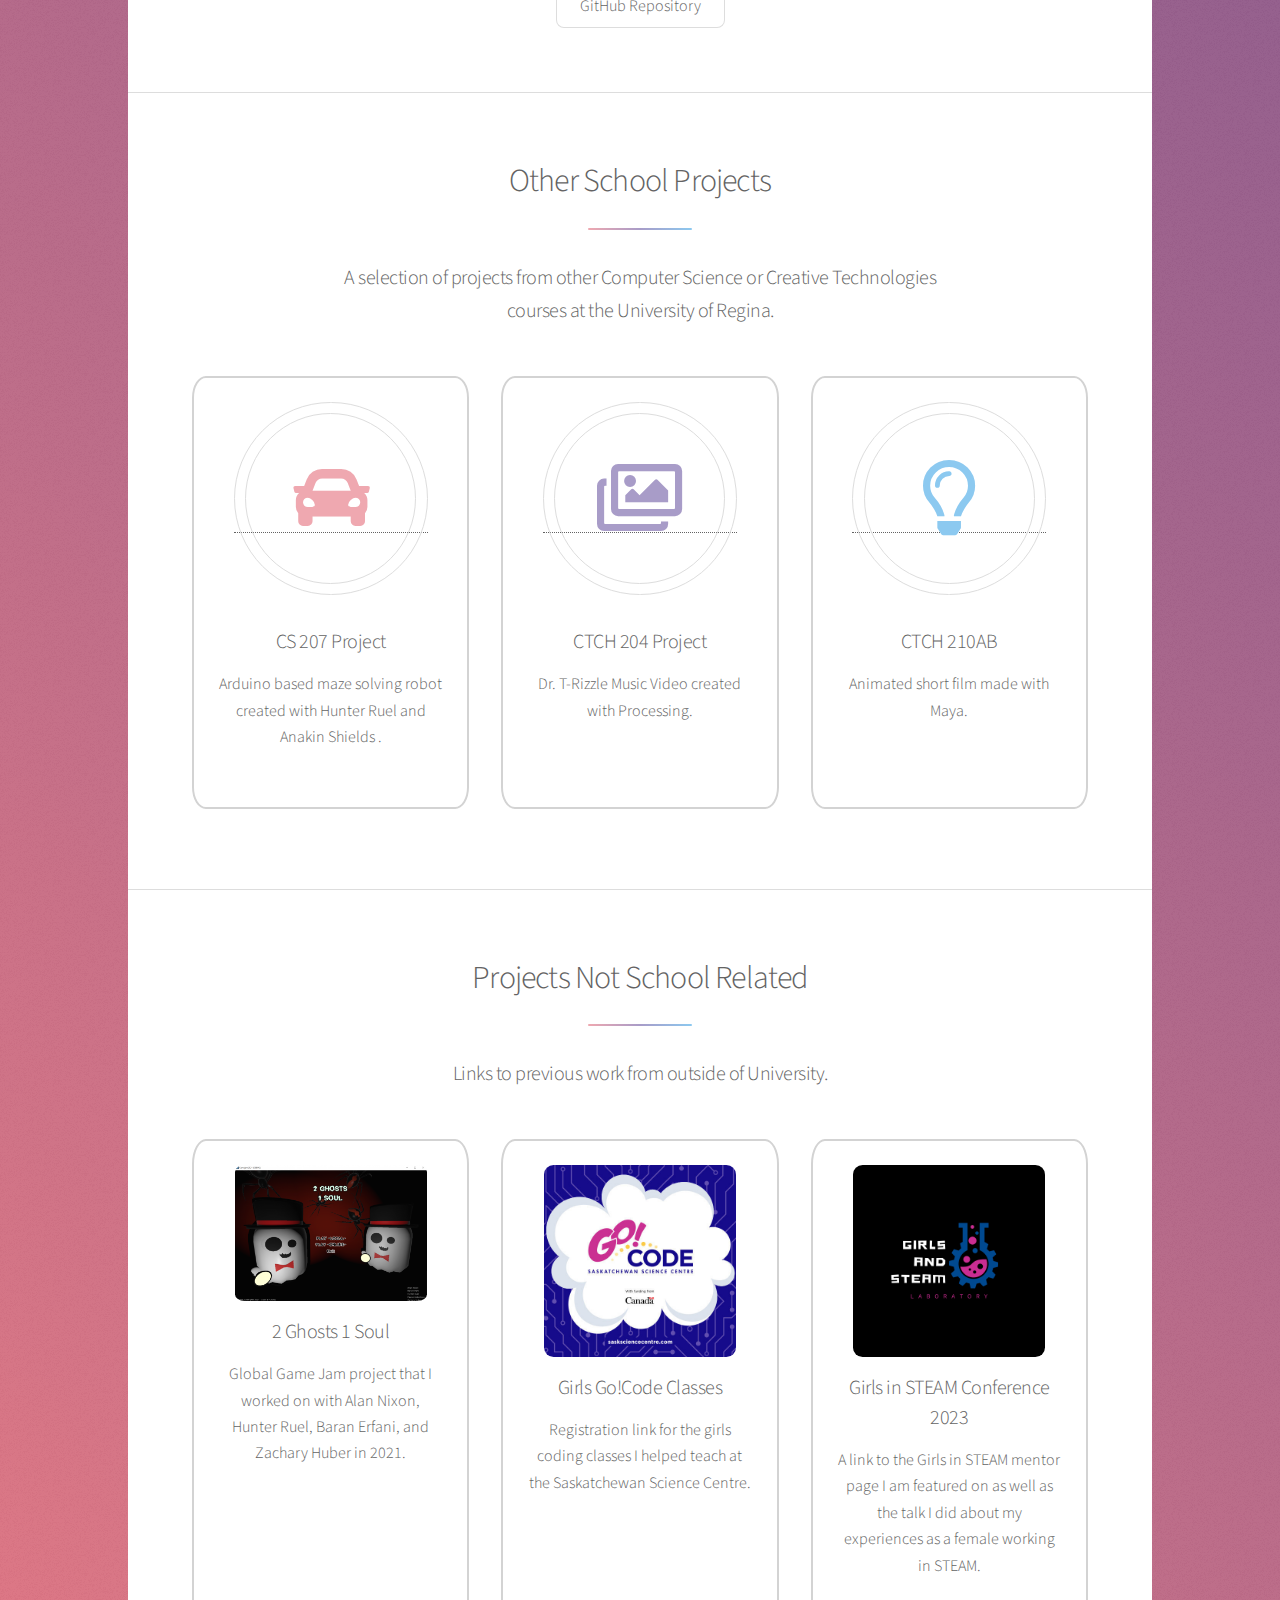
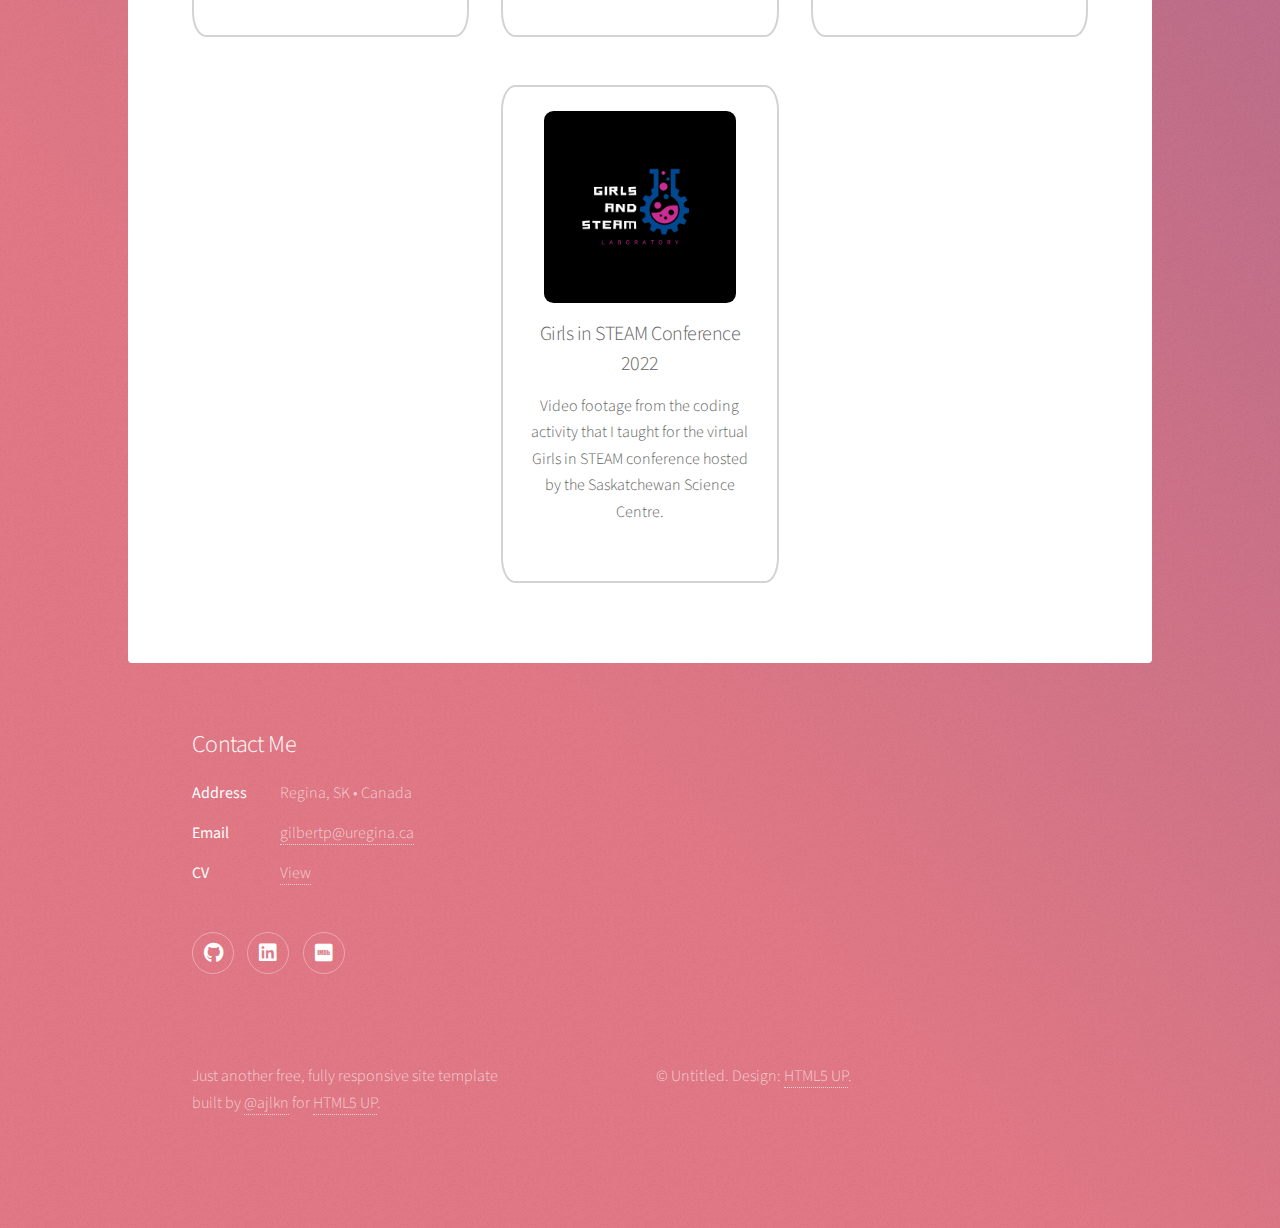
==== commit d58452b5: "fixed video stuff" ====
--- a/index.html
+++ b/index.html
@@ -74,9 +74,12 @@
 											  Your browser does not support the video tag.
 											  </video> -->
 
-											<iframe class="image left" height="500"
+											<!--<iframe class="image left" height="500"
 												src="https://youtube.com/shorts/_anS58K9lL4?feature=share">
-											</iframe>
+											</iframe> -->
+
+											<img class="image left" src="/images/theBoy.png">
+											
 										</span></p>
 
 										
@@ -91,7 +94,7 @@
 										<h4>Inpiration</h4>
 										<p>I have always been inspired by the ingenuity of Disney Imagineers, as well as the "Maker" style of creations I have seen through the show "Mythbusters" and on YouTube channels such and "Evan and Katelyn". I also enjoy the Muppets and decided to base my design off of their mechanics.</p>
 
-
+										<a href="https://youtube.com/shorts/_anS58K9lL4?feature=share">Video of the animatronic working</a>
 									
 									</div >
 										<hr>
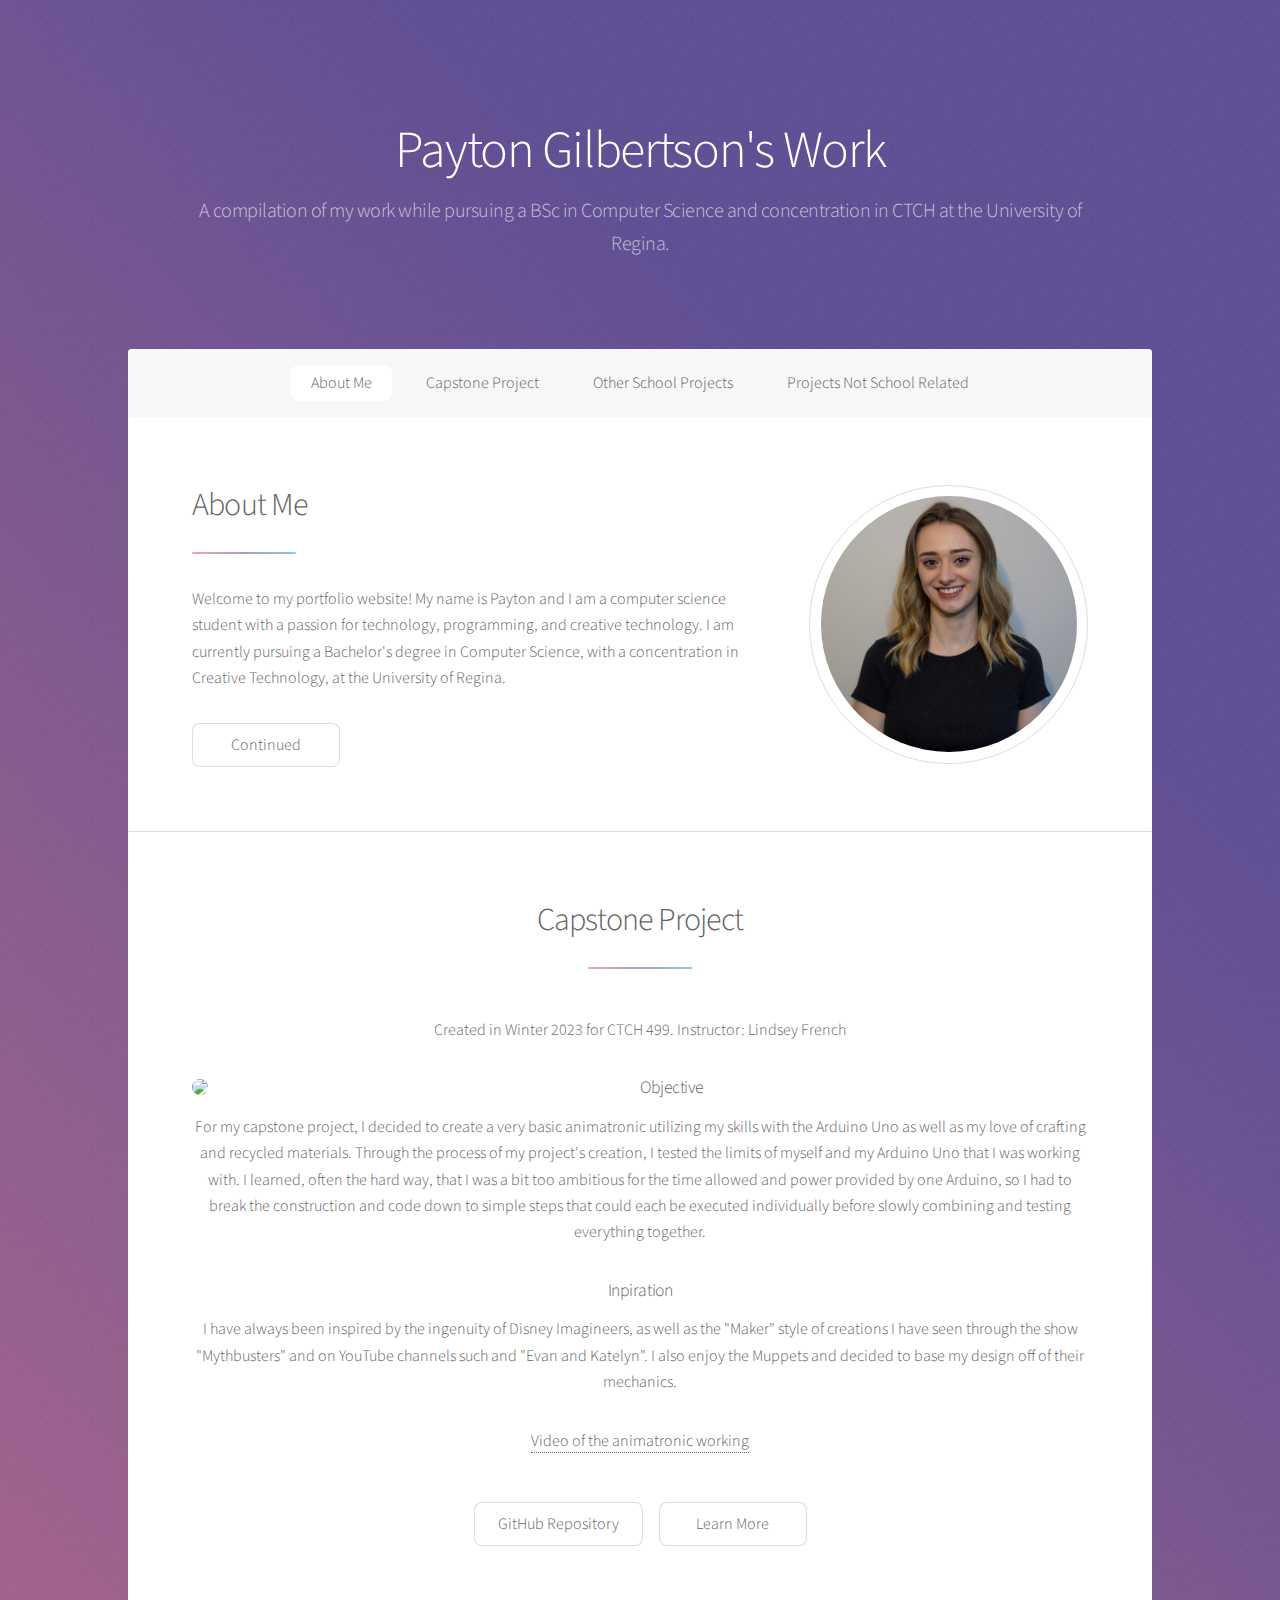
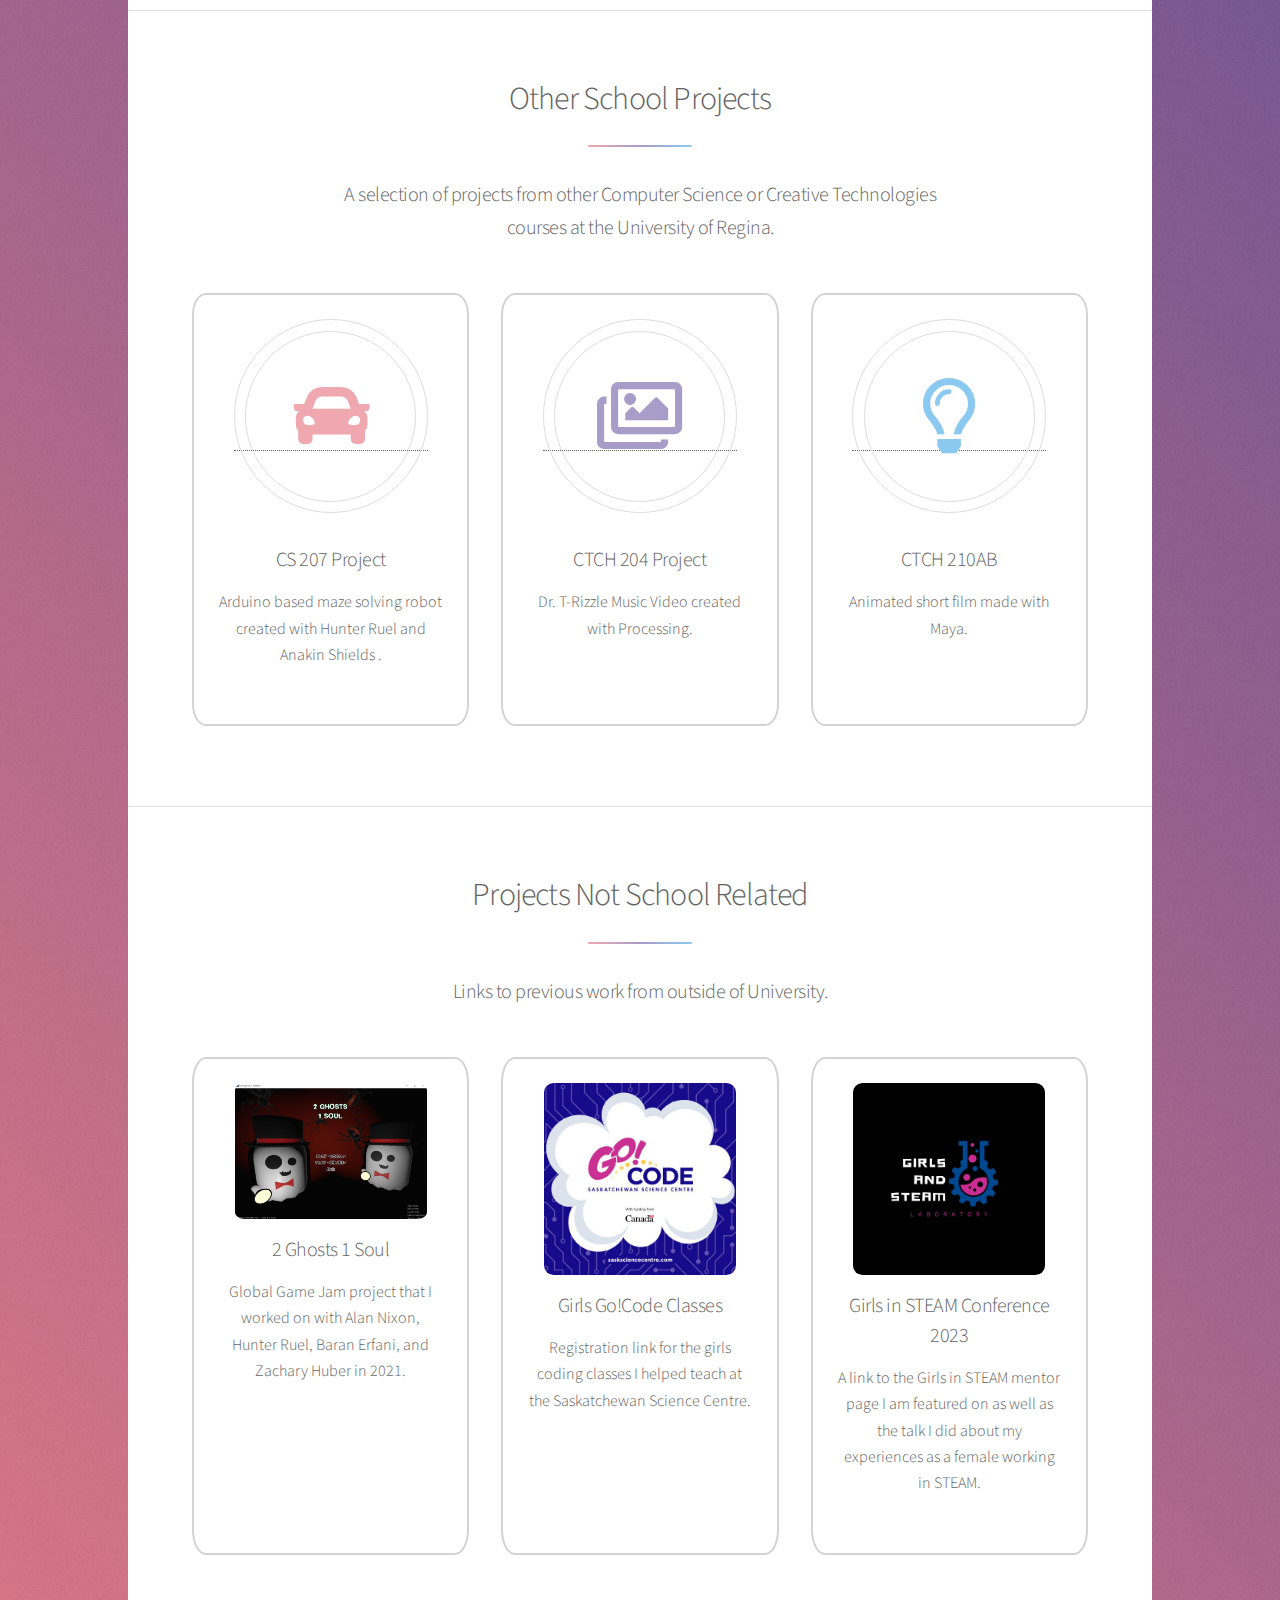
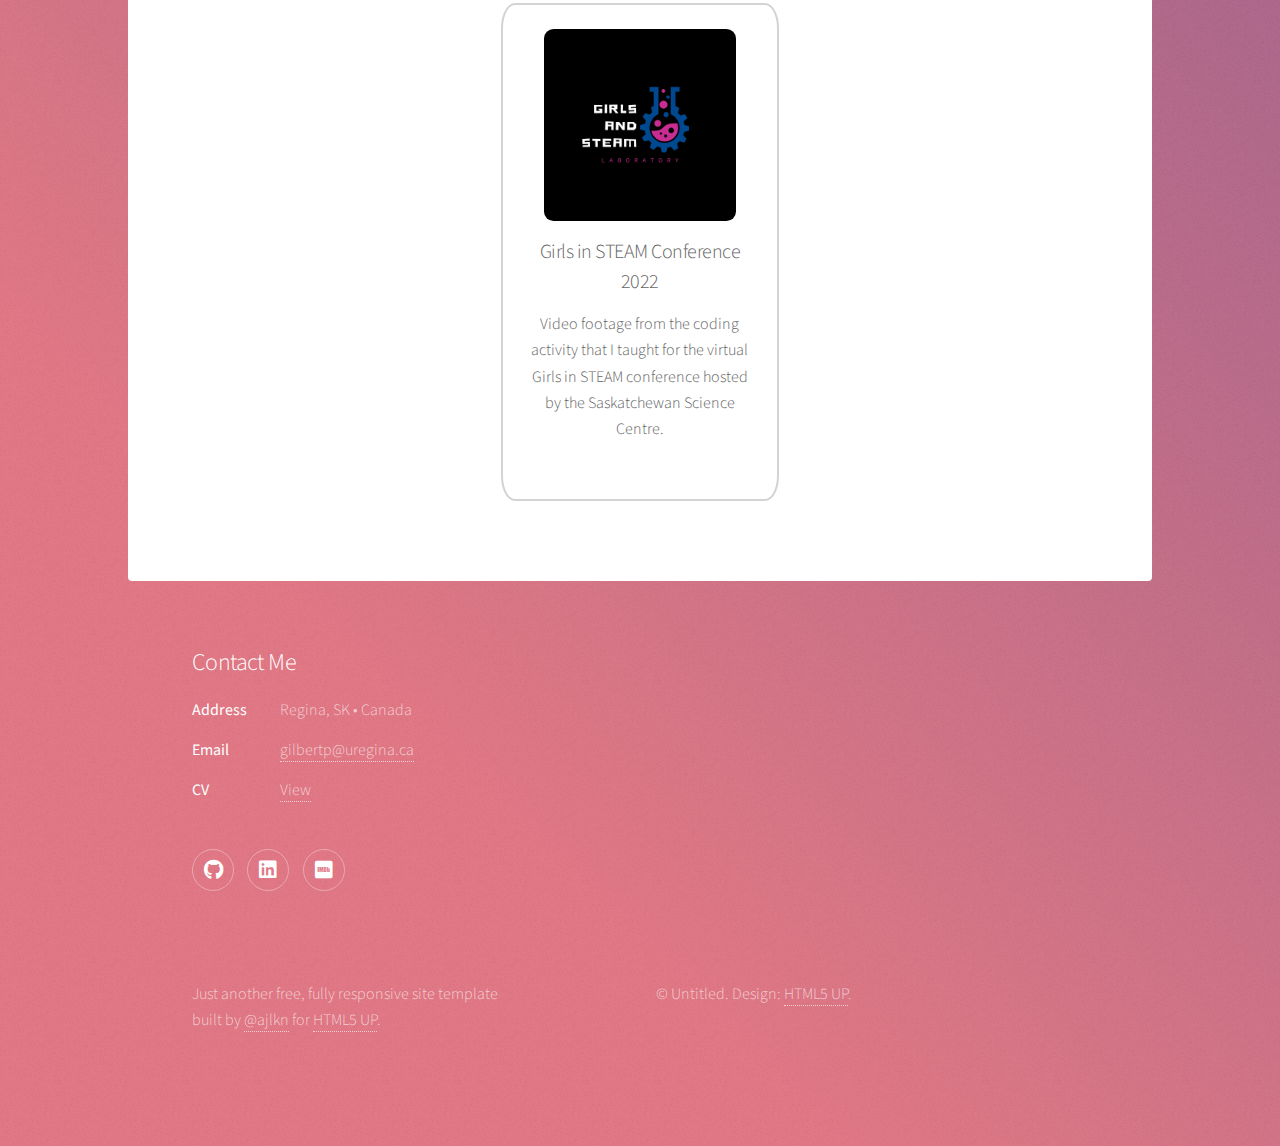
==== commit 4465b4ae: "separated capstone stuff to its own page" ====
--- a/index.html
+++ b/index.html
@@ -97,30 +97,17 @@
 										<a href="https://youtube.com/shorts/_anS58K9lL4?feature=share">Video of the animatronic working</a>
 									
 									</div >
-										<hr>
-										<div>
-										<h4 margin-top="50px">In Progress Photos</h4>
-										<div class="box alt">
-											<div class="row gtr-uniform">
-												<div class="col-4"><span class="image fit"><img src="images/IMG_2119.jpeg" alt="" /></span></div>
-												<div class="col-4"><span class="image fit"><img src="images/IMG_2245.JPG" alt="" /></span></div>
-												<div class="col-4"><span class="image fit"><img src="images\70140009529__E328E505-1032-4376-9DB7-DA68D0474EFC.jpeg" alt="" /></span></div>
-												<div class="col-4"><span class="image fit"><img src="images/IMG_2315.jpeg" alt="" /></span></div>
-												<div class="col-4"><span class="image fit"><img src="images/IMG_2316.jpeg" alt="" /></span></div>
-												<div class="col-4"><span class="image fit"><img src="images/IMG_2317.jpeg" alt="" /></span></div>
-												<div class="col-4"><span class="image fit"><img src="images/IMG_2318.jpeg" alt="" /></span></div>
-												<div class="col-4"><span class="image fit"><img src="images/IMG_2319.jpeg" alt="" /></span></div>
-												<div class="col-4"><span class="image fit"><img src="images/IMG_2357.jpeg" alt="" /></span></div>
-												<div class="col-4"><span class="image fit"><img src="images/IMG_2358.jpeg" alt="" /></span></div>
-												<div class="col-4"><span class="image fit"><img src="images/IMG_2359.jpeg" alt="" /></span></div>
-												<div class="col-4"><span class="image fit"><img src="images/IMG_2360.jpeg" alt="" /></span></div>
-											</div>
-										</div>
+										
 										
 										
 								<footer class="major">
 									<ul class="actions special">
 										<li><a href="https://github.com/paytonGilbertson/Capstone-Project" class="button">GitHub Repository</a></li>
+									
+										<li>
+											<a href="capstone.html"
+											class="button">Learn More</a>
+										</li>
 									</ul>
 								</footer>
 							</section>
